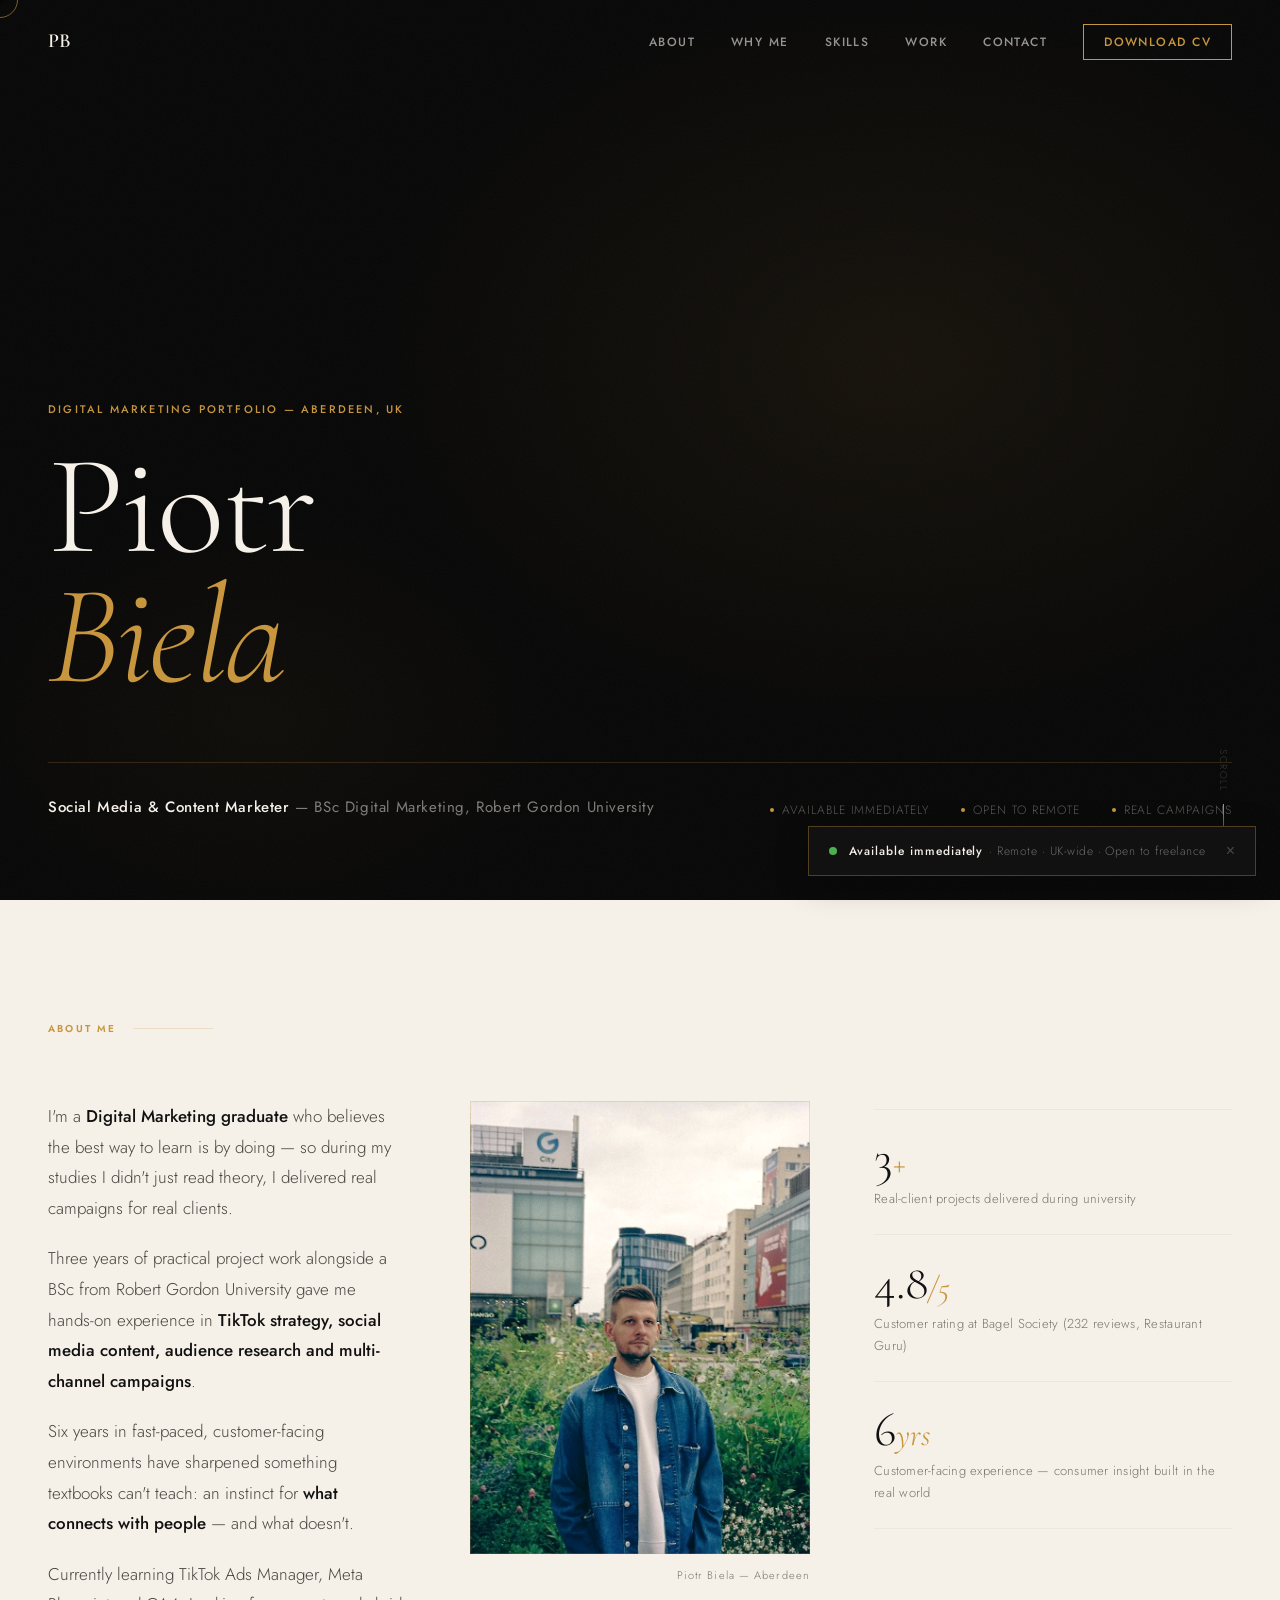
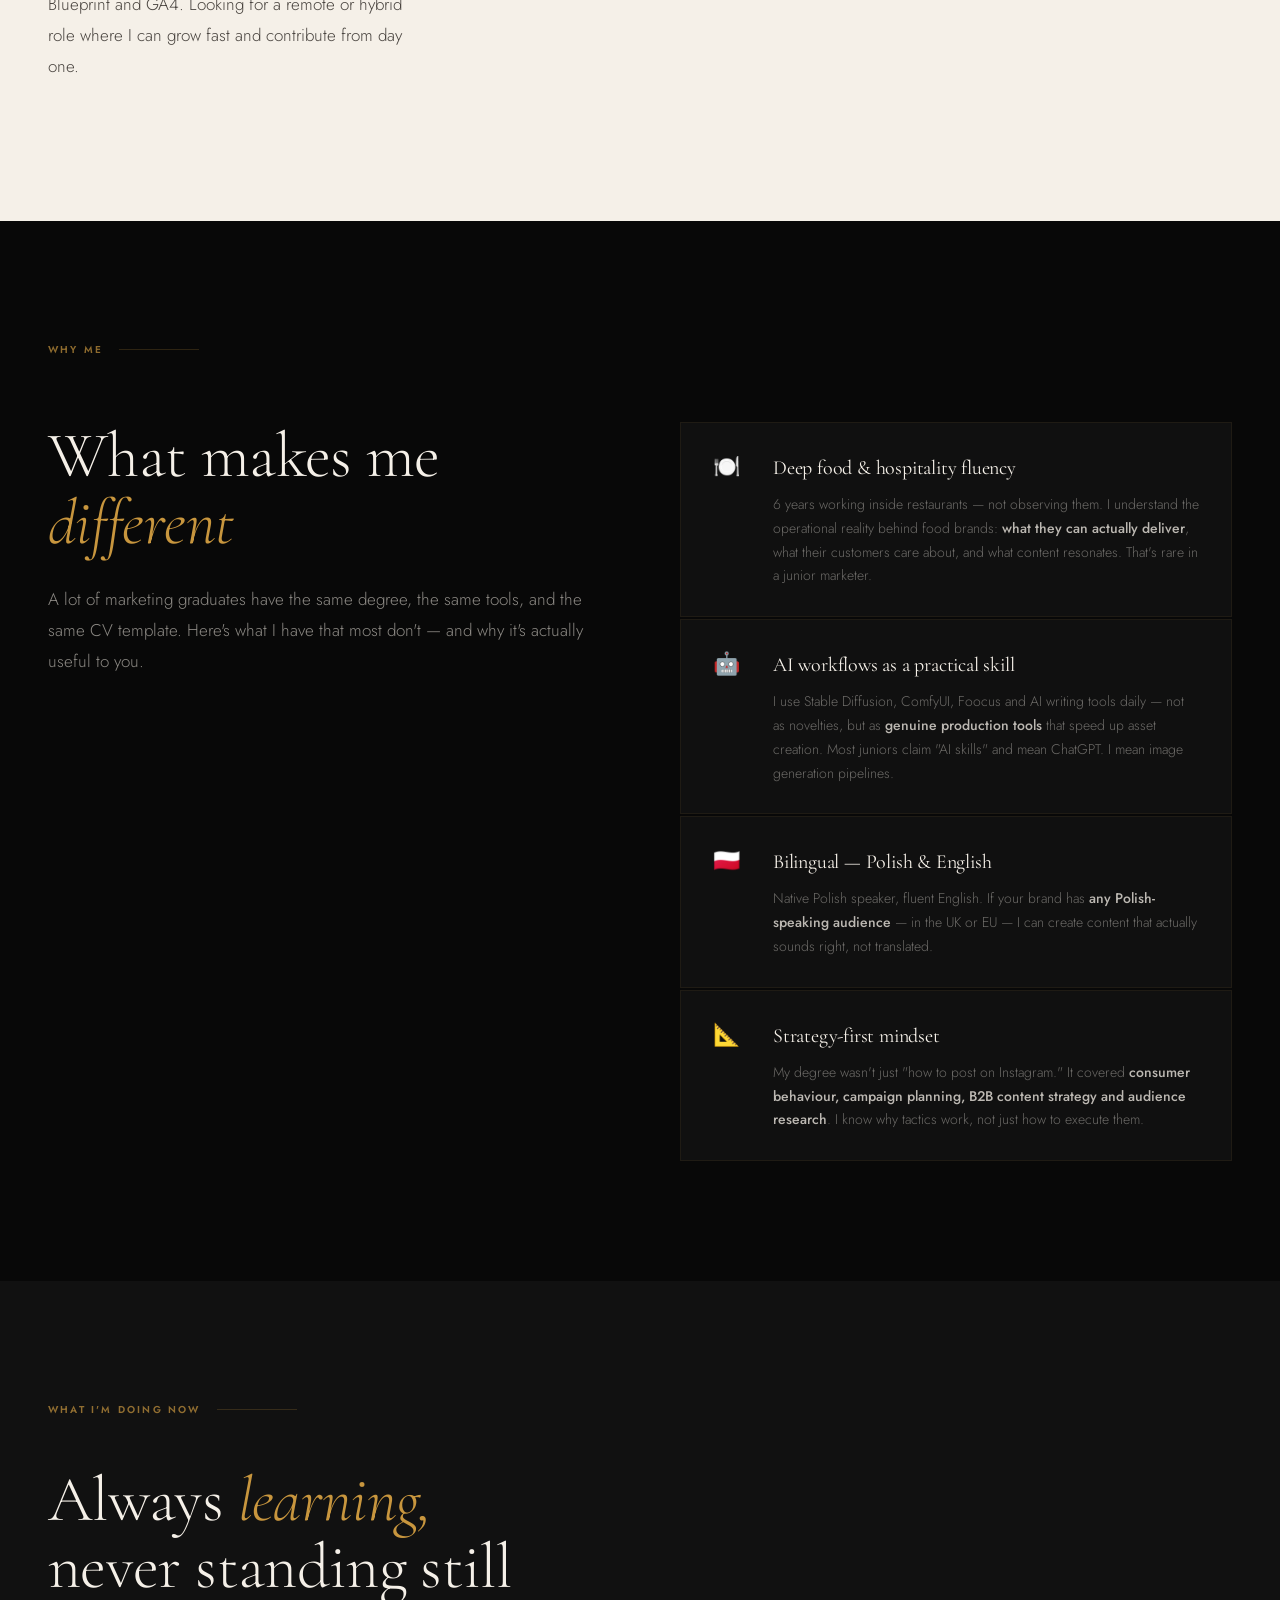
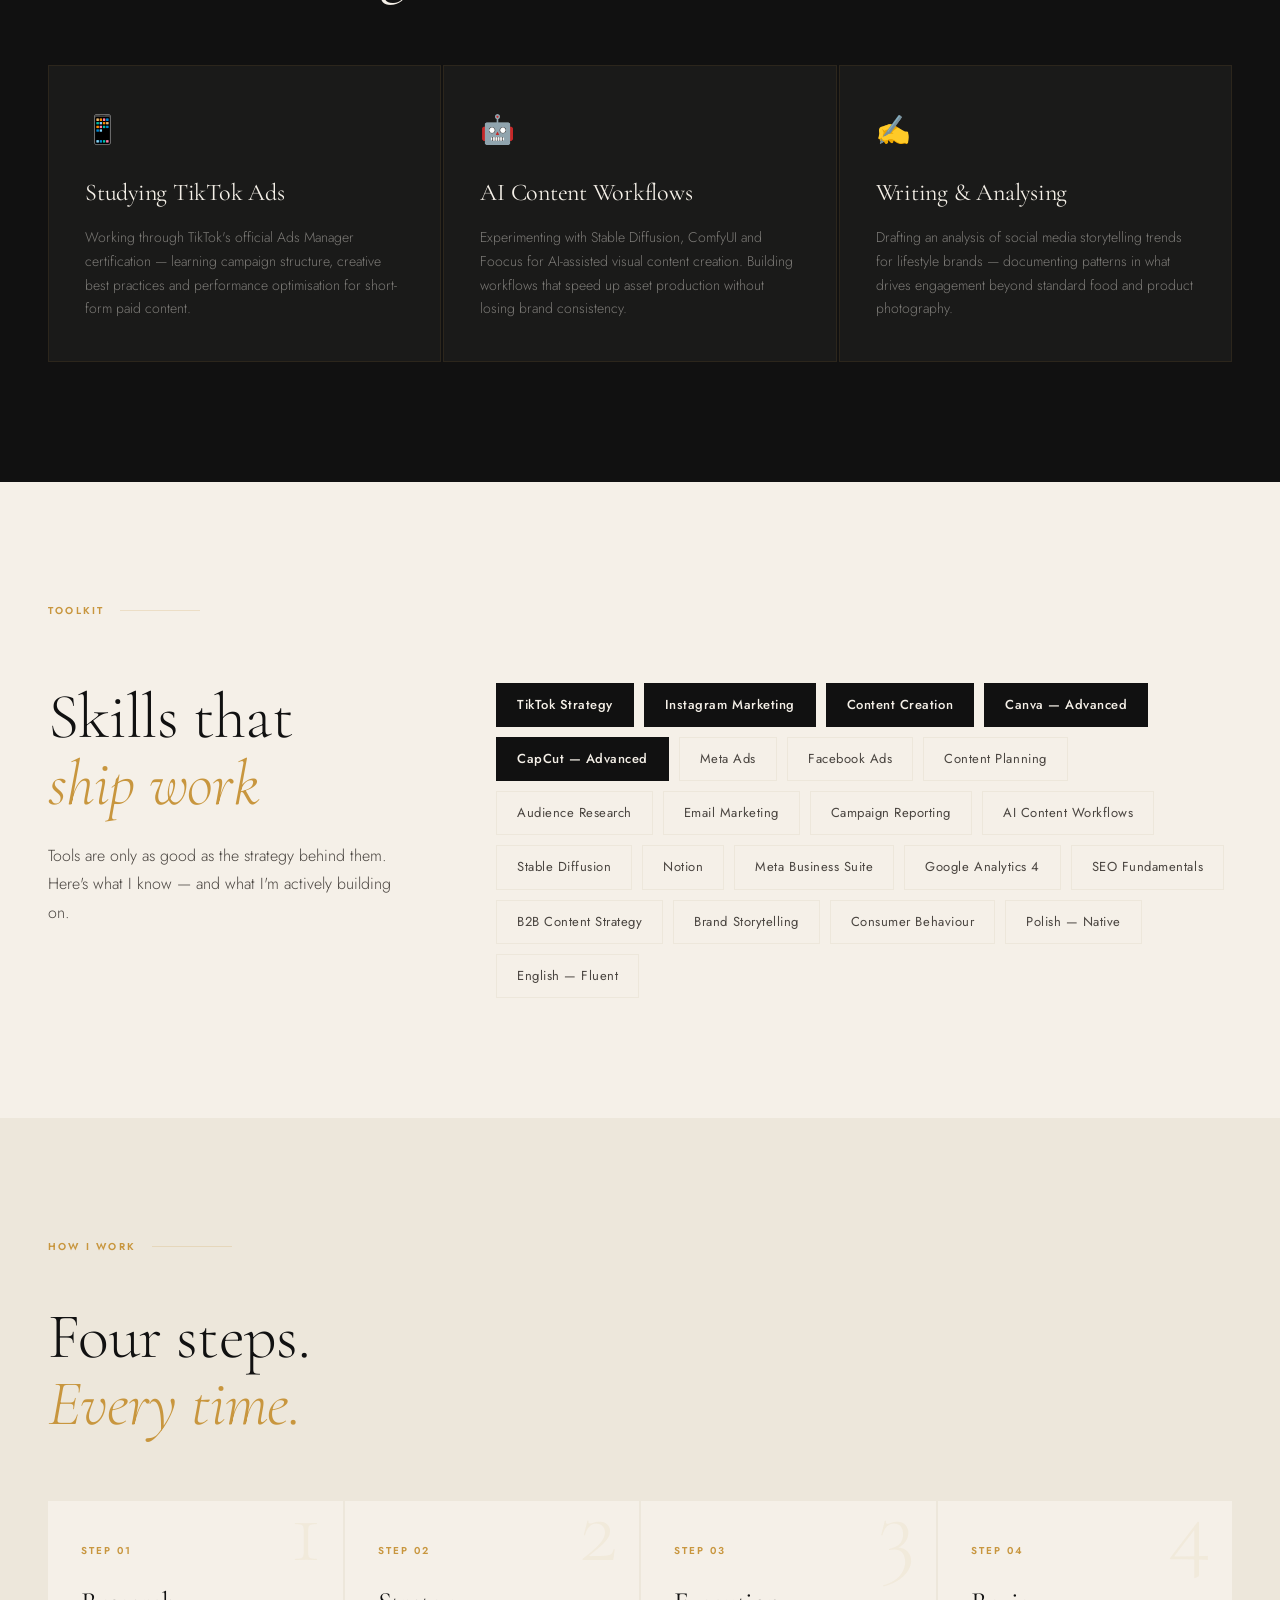
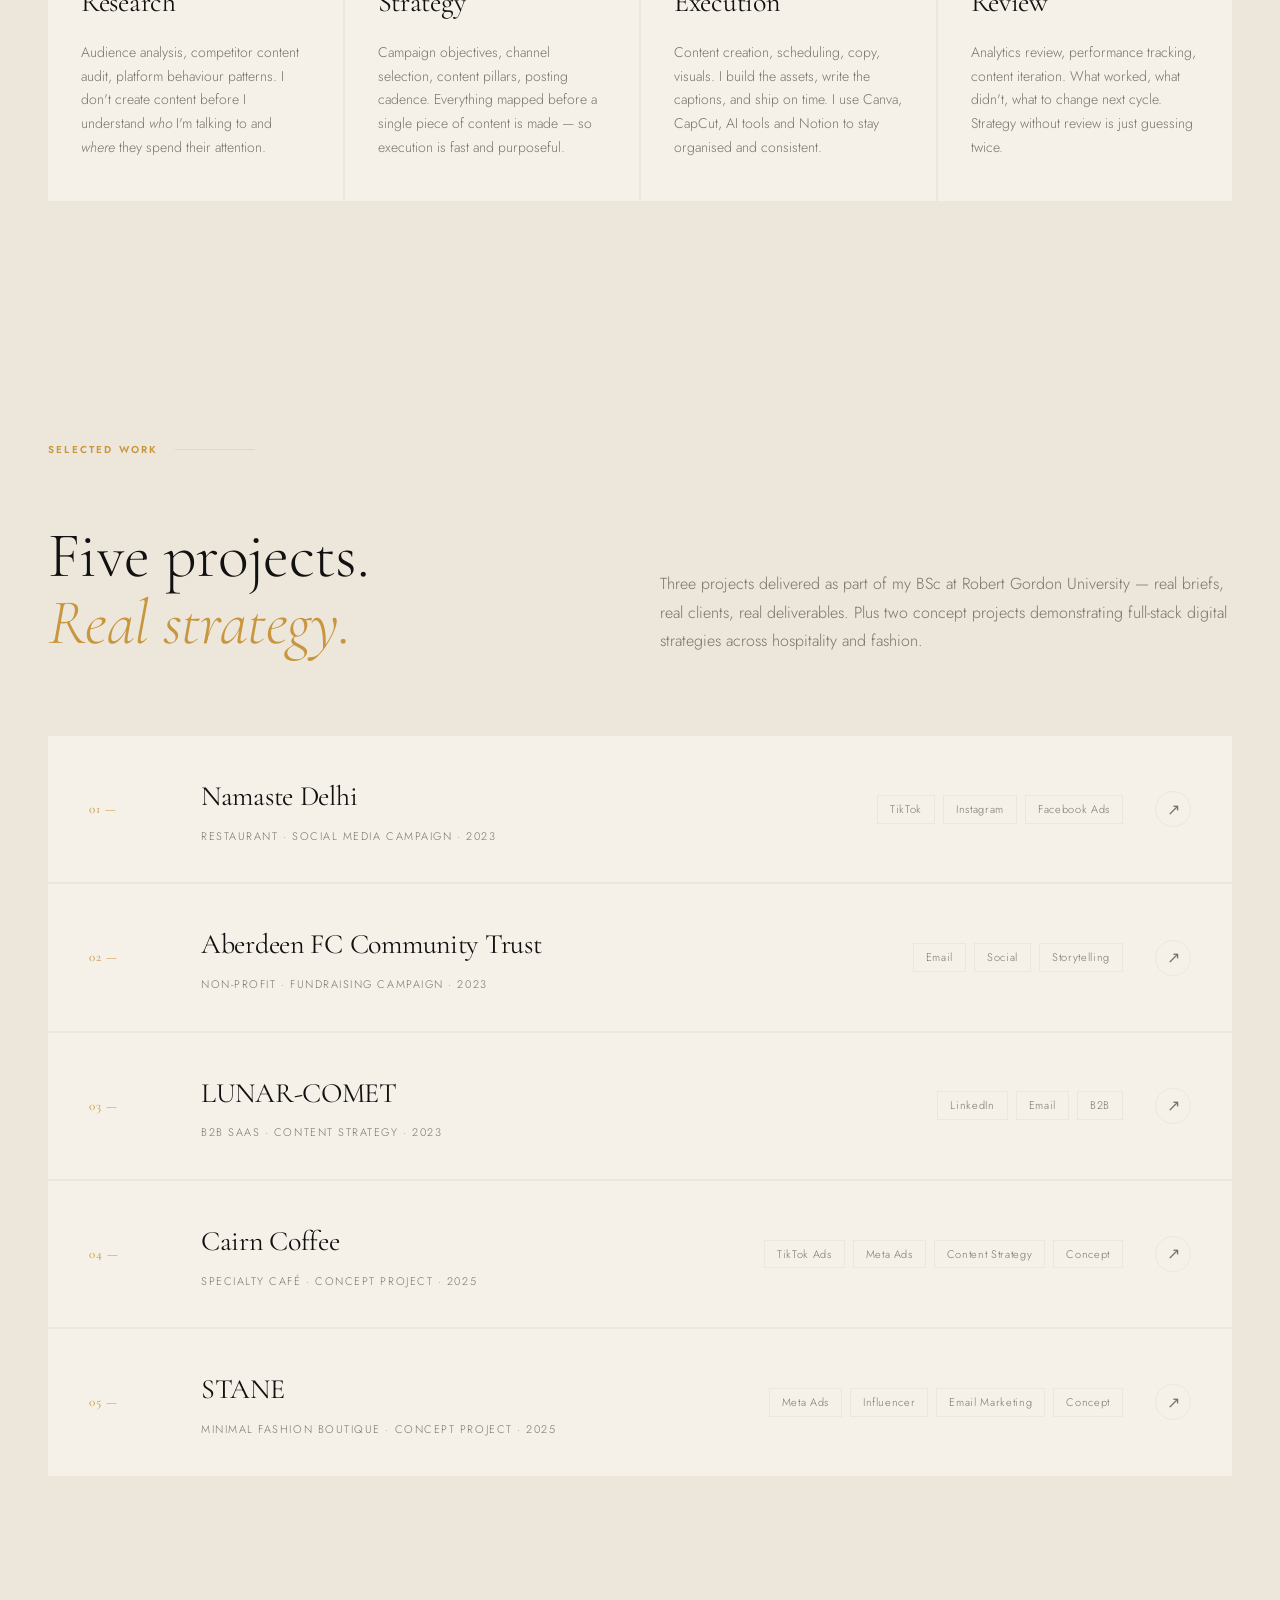
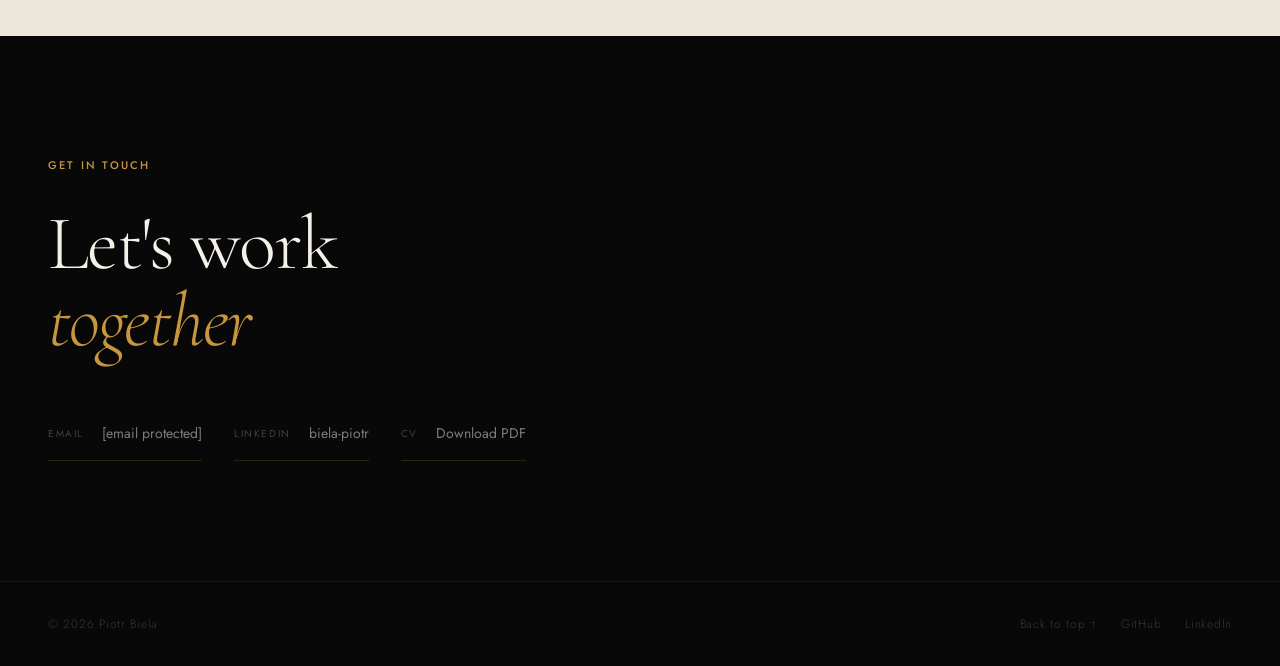
==== index.html @ 6681e3ce "Add files via upload" ====
<!DOCTYPE html>
<html lang="en">
<head>
<meta charset="UTF-8">
<meta name="viewport" content="width=device-width, initial-scale=1.0">
<title>Piotr Biela — Social Media & Content Marketer | Aberdeen, UK</title>
<meta name="description" content="Portfolio of Piotr Biela — BSc Digital Marketing graduate from Robert Gordon University. Specialising in TikTok strategy, social media content, and AI-powered workflows. Available for remote roles immediately.">
<meta name="keywords" content="social media marketer, content marketer, digital marketing, TikTok strategy, Aberdeen, remote marketing, BSc digital marketing, content creation, social media manager">
<meta name="author" content="Piotr Biela">
<meta name="robots" content="index, follow">
<link rel="canonical" href="https://bielaster.github.io/">

<!-- Open Graph / Facebook / LinkedIn -->
<meta property="og:type" content="profile">
<meta property="og:title" content="Piotr Biela — Social Media & Content Marketer">
<meta property="og:description" content="BSc Digital Marketing graduate. TikTok strategy, social media content, AI workflows. Real campaigns. Available immediately.">
<meta property="og:url" content="https://bielaster.github.io/">
<meta property="og:image" content="https://bielaster.github.io/photo.jpg">
<meta property="og:image:width" content="720">
<meta property="og:image:height" content="1075">
<meta property="og:locale" content="en_GB">
<meta property="og:site_name" content="Piotr Biela Portfolio">
<meta property="profile:first_name" content="Piotr">
<meta property="profile:last_name" content="Biela">

<!-- Twitter Card -->
<meta name="twitter:card" content="summary_large_image">
<meta name="twitter:title" content="Piotr Biela — Social Media & Content Marketer">
<meta name="twitter:description" content="BSc Digital Marketing graduate. TikTok strategy, social media content, AI workflows. Real campaigns. Available immediately.">
<meta name="twitter:image" content="https://bielaster.github.io/photo.jpg">

<!-- Google Search Console verification -->
<meta name="google-site-verification" content="PmnGZeFnKazT574xhHhqX1QS3Iv4ngYIZZ1En5_mGNY">

<!-- Google Analytics 4 -->
<script async src="https://www.googletagmanager.com/gtag/js?id=G-L7CPSBW7T3"></script>
<script>
  window.dataLayer = window.dataLayer || [];
  function gtag(){dataLayer.push(arguments);}
  gtag('js', new Date());
  gtag('config', 'G-L7CPSBW7T3');
</script>

<!-- Structured Data (JSON-LD) — helps Google understand who you are -->
<script type="application/ld+json">
{
  "@context": "https://schema.org",
  "@type": "Person",
  "name": "Piotr Biela",
  "url": "https://bielaster.github.io/",
  "image": "https://bielaster.github.io/photo.jpg",
  "jobTitle": "Social Media & Content Marketer",
  "description": "BSc Digital Marketing graduate from Robert Gordon University. Specialising in TikTok strategy, social media content creation, and AI-powered marketing workflows.",
  "alumniOf": {
    "@type": "CollegeOrUniversity",
    "name": "Robert Gordon University",
    "address": { "@type": "PostalAddress", "addressLocality": "Aberdeen", "addressCountry": "GB" }
  },
  "address": { "@type": "PostalAddress", "addressLocality": "Aberdeen", "addressCountry": "GB" },
  "sameAs": ["https://www.linkedin.com/in/biela-piotr", "https://github.com/bielaster"],
  "knowsAbout": ["TikTok Marketing", "Social Media Strategy", "Content Creation", "Instagram Marketing", "Meta Ads", "Email Marketing", "AI Content Workflows", "Canva", "CapCut", "Google Analytics 4"],
  "email": "bielaster@gmail.com",
  "workLocation": { "@type": "Place", "name": "Remote / Aberdeen, UK" }
}
</script>

<link rel="icon" type="image/png" sizes="32x32" href="favicon.png">
<link rel="apple-touch-icon" sizes="180x180" href="apple-touch-icon.png">
<link rel="preconnect" href="https://fonts.googleapis.com">
<link rel="preconnect" href="https://fonts.gstatic.com" crossorigin>
<link href="https://fonts.googleapis.com/css2?family=Cormorant+Garamond:ital,wght@0,300;0,400;0,600;0,700;1,300;1,400&family=Jost:wght@300;400;500;600&display=swap" rel="stylesheet">

<style>
/* ─── RESET & VARIABLES ─────────────────────────────── */
*, *::before, *::after { margin: 0; padding: 0; box-sizing: border-box; }

:root {
  --black:    #080808;
  --off-black:#111111;
  --cream:    #F5F0E8;
  --cream-dk: #EDE7DB;
  --amber:    #C8963E;
  --amber-lt: #E0AF60;
  --warm:     #7A7468;
  --muted:    #4A4540;
  --border:   rgba(200,150,62,0.2);
  --font-display: 'Cormorant Garamond', serif;
  --font-body:    'Jost', sans-serif;
  --ease: cubic-bezier(0.25, 0.1, 0.25, 1);
  --ease-out: cubic-bezier(0.0, 0.0, 0.2, 1);
}

html { scroll-behavior: smooth; }

body {
  background: var(--cream);
  color: var(--muted);
  font-family: var(--font-body);
  font-weight: 300;
  line-height: 1.7;
  cursor: none;
  overflow-x: hidden;
}

/* ─── CUSTOM CURSOR ──────────────────────────────────── */
.cursor {
  position: fixed;
  width: 8px; height: 8px;
  background: var(--amber);
  border-radius: 50%;
  pointer-events: none;
  z-index: 9999;
  transform: translate(-50%, -50%);
  transition: width 0.2s, height 0.2s, background 0.2s;
  mix-blend-mode: multiply;
}
.cursor-ring {
  position: fixed;
  width: 36px; height: 36px;
  border: 1px solid var(--amber);
  border-radius: 50%;
  pointer-events: none;
  z-index: 9998;
  transform: translate(-50%, -50%);
  transition: all 0.12s var(--ease);
  opacity: 0.6;
}
body:hover .cursor { opacity: 1; }
.cursor.hover { width: 16px; height: 16px; }
.cursor-ring.hover { width: 56px; height: 56px; opacity: 0.3; }

/* ─── SCROLL PROGRESS ────────────────────────────────── */
.scroll-bar {
  position: fixed;
  top: 0; left: 0;
  height: 2px;
  background: var(--amber);
  z-index: 1000;
  width: 0%;
  transition: width 0.05s linear;
}

/* ─── NAV ────────────────────────────────────────────── */
nav {
  position: fixed;
  top: 0; left: 0; right: 0;
  z-index: 900;
  padding: 24px 48px;
  display: flex;
  justify-content: space-between;
  align-items: center;
  transition: background 0.4s, padding 0.4s;
}
nav.scrolled {
  background: rgba(8,8,8,0.95);
  backdrop-filter: blur(12px);
  padding: 16px 48px;
}
.nav-logo {
  font-family: var(--font-display);
  font-size: 20px;
  font-weight: 600;
  color: var(--cream);
  text-decoration: none;
  letter-spacing: 0.02em;
}
.nav-links {
  display: flex;
  gap: 36px;
  list-style: none;
  align-items: center;
}
.nav-links a {
  font-size: 12px;
  font-weight: 500;
  letter-spacing: 0.12em;
  text-transform: uppercase;
  color: rgba(245,240,232,0.6);
  text-decoration: none;
  transition: color 0.2s;
}
.nav-links a:hover { color: var(--cream); }
.nav-cv {
  border: 1px solid var(--amber) !important;
  color: var(--amber) !important;
  padding: 8px 20px;
  transition: background 0.2s, color 0.2s !important;
}
.nav-cv:hover { background: var(--amber) !important; color: var(--black) !important; }

/* ─── HERO ───────────────────────────────────────────── */
.hero {
  min-height: 100vh;
  background: var(--black);
  display: flex;
  flex-direction: column;
  justify-content: flex-end;
  padding: 0 48px 80px;
  position: relative;
  overflow: hidden;
}

.hero-bg {
  position: absolute;
  inset: 0;
  background: 
    radial-gradient(ellipse 60% 60% at 70% 40%, rgba(200,150,62,0.08) 0%, transparent 70%),
    radial-gradient(ellipse 40% 40% at 20% 80%, rgba(200,150,62,0.04) 0%, transparent 60%);
}

.hero-grain {
  position: absolute;
  inset: 0;
  opacity: 0.025;
  background-image: url("data:image/svg+xml,%3Csvg viewBox='0 0 512 512' xmlns='http://www.w3.org/2000/svg'%3E%3Cfilter id='noise'%3E%3CfeTurbulence type='fractalNoise' baseFrequency='0.9' numOctaves='4' stitchTiles='stitch'/%3E%3C/filter%3E%3Crect width='100%25' height='100%25' filter='url(%23noise)' opacity='1'/%3E%3C/svg%3E");
}

.hero-eyebrow {
  font-size: 11px;
  font-weight: 500;
  letter-spacing: 0.2em;
  text-transform: uppercase;
  color: var(--amber);
  margin-bottom: 24px;
  opacity: 0;
  transform: translateY(20px);
  animation: fadeUp 0.8s 0.2s var(--ease-out) forwards;
}

.hero-name {
  font-family: var(--font-display);
  font-size: clamp(72px, 11vw, 160px);
  font-weight: 300;
  line-height: 0.92;
  color: var(--cream);
  letter-spacing: -0.02em;
  opacity: 0;
  transform: translateY(40px);
  animation: fadeUp 1s 0.4s var(--ease-out) forwards;
}
.hero-name em {
  font-style: italic;
  color: var(--amber);
}

.hero-bottom {
  display: flex;
  justify-content: space-between;
  align-items: flex-end;
  margin-top: 60px;
  padding-top: 32px;
  border-top: 1px solid rgba(200,150,62,0.2);
  opacity: 0;
  transform: translateY(20px);
  animation: fadeUp 0.8s 0.8s var(--ease-out) forwards;
}

.hero-role {
  font-size: 15px;
  font-weight: 400;
  color: rgba(245,240,232,0.5);
  letter-spacing: 0.04em;
}
.hero-role strong {
  color: var(--cream);
  font-weight: 500;
}

.hero-meta {
  display: flex;
  gap: 32px;
  font-size: 12px;
  color: rgba(245,240,232,0.35);
  letter-spacing: 0.08em;
  text-transform: uppercase;
}
.hero-meta span { display: flex; align-items: center; gap: 8px; }
.hero-meta span::before {
  content: '';
  display: inline-block;
  width: 4px; height: 4px;
  border-radius: 50%;
  background: var(--amber);
}

.scroll-hint {
  position: absolute;
  bottom: 48px;
  right: 48px;
  writing-mode: vertical-rl;
  font-size: 10px;
  letter-spacing: 0.16em;
  text-transform: uppercase;
  color: rgba(245,240,232,0.2);
  display: flex;
  align-items: center;
  gap: 12px;
  opacity: 0;
  animation: fadeUp 0.8s 1.2s var(--ease-out) forwards;
}
.scroll-hint::after {
  content: '';
  display: block;
  width: 1px;
  height: 48px;
  background: linear-gradient(to bottom, var(--amber), transparent);
  animation: growDown 1.5s 1.6s var(--ease-out) forwards;
  transform-origin: top;
  transform: scaleY(0);
}

/* ─── SECTION SHARED ─────────────────────────────────── */
section { padding: 120px 48px; }

.section-label {
  font-size: 10px;
  font-weight: 600;
  letter-spacing: 0.22em;
  text-transform: uppercase;
  color: var(--amber);
  margin-bottom: 48px;
  display: flex;
  align-items: center;
  gap: 16px;
}
.section-label::after {
  content: '';
  flex: 1;
  height: 1px;
  background: var(--border);
  max-width: 80px;
}

.section-title {
  font-family: var(--font-display);
  font-size: clamp(40px, 5vw, 72px);
  font-weight: 300;
  color: var(--off-black);
  line-height: 1.05;
  letter-spacing: -0.01em;
}
.section-title em { font-style: italic; color: var(--amber); }

/* ─── ABOUT PHOTO ────────────────────────────────────── */
.about-grid {
  display: grid;
  grid-template-columns: 1fr 340px 1fr;
  gap: 64px;
  margin-top: 64px;
  align-items: start;
}
.about-photo-col {
  position: relative;
}
.about-photo-wrap {
  position: relative;
  overflow: hidden;
  aspect-ratio: 3/4;
}
.about-photo-wrap img {
  width: 100%;
  height: 100%;
  object-fit: cover;
  object-position: center top;
  display: block;
  filter: grayscale(15%) contrast(1.05);
  transition: filter 0.4s, transform 0.6s;
}
.about-photo-wrap:hover img {
  filter: grayscale(0%) contrast(1);
  transform: scale(1.02);
}
.about-photo-wrap::after {
  content: '';
  position: absolute;
  inset: 0;
  border: 1px solid rgba(200,150,62,0.25);
  pointer-events: none;
  z-index: 1;
}
.about-photo-caption {
  margin-top: 12px;
  font-size: 11px;
  letter-spacing: 0.1em;
  color: var(--warm);
  text-align: right;
}

@media (max-width: 900px) {
  .about-grid {
    grid-template-columns: 1fr !important;
  }
  .about-photo-col { order: -1; max-width: 280px; }
}

.about-text p {
  font-size: 17px;
  line-height: 1.8;
  color: var(--muted);
  margin-bottom: 20px;
}
.about-text p strong { color: var(--off-black); font-weight: 500; }

.about-aside {
  padding-top: 8px;
}

.stat-row {
  display: flex;
  flex-direction: column;
  border-top: 1px solid var(--cream-dk);
  padding: 24px 0;
}
.stat-row:last-child { border-bottom: 1px solid var(--cream-dk); }
.stat-num {
  font-family: var(--font-display);
  font-size: 48px;
  font-weight: 300;
  color: var(--off-black);
  line-height: 1;
}
.stat-num em { font-style: italic; color: var(--amber); font-size: 32px; }
.stat-label {
  font-size: 13px;
  color: var(--warm);
  margin-top: 6px;
  letter-spacing: 0.02em;
}

/* ─── NOW ────────────────────────────────────────────── */
#now { background: var(--off-black); }
#now .section-label, #now .section-title { color: var(--cream); }
#now .section-title em { color: var(--amber); }

.now-grid {
  display: grid;
  grid-template-columns: repeat(3, 1fr);
  gap: 2px;
  margin-top: 64px;
}

.now-card {
  background: rgba(245,240,232,0.04);
  padding: 40px 36px;
  border: 1px solid rgba(200,150,62,0.1);
  transition: background 0.3s, border-color 0.3s;
  position: relative;
  overflow: hidden;
}
.now-card::before {
  content: '';
  position: absolute;
  top: 0; left: 0;
  width: 3px;
  height: 0;
  background: var(--amber);
  transition: height 0.4s var(--ease-out);
}
.now-card:hover { background: rgba(245,240,232,0.07); border-color: rgba(200,150,62,0.25); }
.now-card:hover::before { height: 100%; }

.now-icon { font-size: 28px; margin-bottom: 20px; display: block; }
.now-title {
  font-family: var(--font-display);
  font-size: 24px;
  font-weight: 400;
  color: var(--cream);
  margin-bottom: 12px;
  letter-spacing: -0.01em;
}
.now-desc { font-size: 14px; color: rgba(245,240,232,0.45); line-height: 1.7; }

/* ─── SKILLS ─────────────────────────────────────────── */
#skills { background: var(--cream); }

.skills-grid {
  display: grid;
  grid-template-columns: 1fr 2fr;
  gap: 80px;
  margin-top: 64px;
  align-items: start;
}

.skills-intro {
  font-size: 16px;
  line-height: 1.8;
  color: var(--muted);
}

.skills-tags {
  display: flex;
  flex-wrap: wrap;
  gap: 10px;
}

.skill-tag {
  padding: 10px 20px;
  border: 1px solid var(--cream-dk);
  font-size: 13px;
  font-weight: 400;
  color: var(--muted);
  letter-spacing: 0.04em;
  transition: all 0.2s;
  cursor: default;
  position: relative;
  overflow: hidden;
}
.skill-tag::after {
  content: '';
  position: absolute;
  inset: 0;
  background: var(--amber);
  transform: scaleX(0);
  transform-origin: left;
  transition: transform 0.3s var(--ease-out);
  z-index: -1;
}
.skill-tag:hover { color: var(--black); border-color: var(--amber); }
.skill-tag:hover::after { transform: scaleX(1); }
.skill-tag.featured {
  background: var(--off-black);
  color: var(--cream);
  border-color: var(--off-black);
  font-weight: 500;
}

/* ─── CASE STUDIES ───────────────────────────────────── */
#work { background: var(--cream-dk); padding-bottom: 160px; }

.work-intro {
  display: grid;
  grid-template-columns: 1fr 1fr;
  gap: 40px;
  margin-top: 64px;
  margin-bottom: 80px;
  align-items: end;
}
.work-intro p { font-size: 16px; line-height: 1.8; color: var(--warm); }

.case-list { display: flex; flex-direction: column; gap: 2px; }

.case-item {
  background: var(--cream);
  border: 1px solid transparent;
  transition: border-color 0.3s, background 0.3s;
  cursor: pointer;
}
.case-item:hover { border-color: var(--border); }

.case-header {
  display: grid;
  grid-template-columns: 80px 1fr auto auto;
  align-items: center;
  gap: 32px;
  padding: 36px 40px;
}

.case-num {
  font-family: var(--font-display);
  font-size: 13px;
  font-weight: 400;
  color: var(--amber);
  letter-spacing: 0.08em;
}

.case-meta-top {
  display: flex;
  flex-direction: column;
  gap: 6px;
}

.case-name {
  font-family: var(--font-display);
  font-size: 28px;
  font-weight: 400;
  color: var(--off-black);
  letter-spacing: -0.01em;
  transition: color 0.2s;
}
.case-item:hover .case-name { color: var(--amber); }

.case-type {
  font-size: 11px;
  letter-spacing: 0.14em;
  text-transform: uppercase;
  color: var(--warm);
}

.case-tags {
  display: flex;
  gap: 8px;
}
.case-tag {
  font-size: 11px;
  padding: 4px 12px;
  border: 1px solid var(--cream-dk);
  color: var(--warm);
  letter-spacing: 0.06em;
}

.case-arrow {
  width: 36px; height: 36px;
  border: 1px solid var(--cream-dk);
  border-radius: 50%;
  display: flex;
  align-items: center;
  justify-content: center;
  font-size: 16px;
  color: var(--warm);
  transition: all 0.3s;
  flex-shrink: 0;
}
.case-item:hover .case-arrow {
  background: var(--off-black);
  border-color: var(--off-black);
  color: var(--cream);
  transform: rotate(45deg);
}

.case-body {
  max-height: 0;
  overflow: hidden;
  transition: max-height 0.5s var(--ease-out), opacity 0.4s;
  opacity: 0;
}
.case-body.open { opacity: 1; }

.case-body-inner {
  padding: 0 40px 40px 40px;
  display: grid;
  grid-template-columns: 1fr 1fr;
  gap: 48px;
  padding-left: calc(40px + 80px + 32px);
}

.case-section-title {
  font-size: 10px;
  font-weight: 600;
  letter-spacing: 0.2em;
  text-transform: uppercase;
  color: var(--amber);
  margin-bottom: 12px;
}

.case-p {
  font-size: 14px;
  line-height: 1.8;
  color: var(--muted);
}

.case-bullets {
  list-style: none;
  display: flex;
  flex-direction: column;
  gap: 8px;
}
.case-bullets li {
  font-size: 14px;
  color: var(--muted);
  display: flex;
  gap: 12px;
  line-height: 1.6;
}
.case-bullets li::before {
  content: '—';
  color: var(--amber);
  flex-shrink: 0;
  font-family: var(--font-display);
}

.btn-case-pdf {
  display: inline-flex;
  align-items: center;
  gap: 8px;
  margin-top: 20px;
  font-size: 12px;
  font-weight: 500;
  letter-spacing: 0.1em;
  text-transform: uppercase;
  color: var(--off-black);
  text-decoration: none;
  border-bottom: 1px solid var(--off-black);
  padding-bottom: 2px;
  transition: color 0.2s, border-color 0.2s;
}
.btn-case-pdf:hover { color: var(--amber); border-color: var(--amber); }

/* ─── CASE HOVER PREVIEW ─────────────────────────────── */
.case-preview {
  position: fixed;
  pointer-events: none;
  z-index: 9990;
  width: 260px;
  background: var(--off-black);
  padding: 20px 22px;
  opacity: 0;
  transform: translateY(8px) scale(0.97);
  transition: opacity 0.2s ease, transform 0.2s ease;
  border-left: 2px solid var(--amber);
}
.case-preview.visible {
  opacity: 1;
  transform: translateY(0) scale(1);
}
.case-preview-label {
  font-size: 8px;
  font-weight: 600;
  letter-spacing: 0.2em;
  text-transform: uppercase;
  color: var(--amber);
  margin-bottom: 8px;
}
.case-preview-text {
  font-size: 12px;
  line-height: 1.65;
  color: rgba(245, 240, 232, 0.65);
}
.case-preview-tags {
  display: flex;
  flex-wrap: wrap;
  gap: 5px;
  margin-top: 12px;
}
.case-preview-tag {
  font-size: 9px;
  letter-spacing: 0.08em;
  padding: 3px 8px;
  border: 1px solid rgba(200, 150, 62, 0.25);
  color: rgba(245, 240, 232, 0.4);
}

/* ─── AI TOOL SECTION ────────────────────────────────── */
#ai-tool {
  background: var(--off-black);
  padding: 120px 48px;
  position: relative;
  overflow: hidden;
}
#ai-tool::before {
  content: '';
  position: absolute;
  top: -200px; right: -200px;
  width: 600px; height: 600px;
  border-radius: 50%;
  background: radial-gradient(circle, rgba(200,150,62,0.06) 0%, transparent 70%);
  pointer-events: none;
}
.ai-tool-label { color: rgba(200,150,62,0.7); }
.ai-tool-title { color: var(--cream); margin-bottom: 12px; }
.ai-tool-title em { color: var(--amber); }
.ai-tool-subtitle {
  font-size: 16px;
  color: rgba(245,240,232,0.4);
  margin-bottom: 56px;
  max-width: 560px;
  line-height: 1.7;
}
.ai-tool-subtitle strong { color: rgba(245,240,232,0.7); font-weight: 500; }

.ai-tool-box {
  background: rgba(245,240,232,0.03);
  border: 1px solid rgba(200,150,62,0.15);
  padding: 40px;
  max-width: 760px;
}

.ai-tool-row {
  display: grid;
  grid-template-columns: 1fr 1fr auto;
  gap: 12px;
  margin-bottom: 12px;
  align-items: end;
}

.ai-field-group {
  display: flex;
  flex-direction: column;
  gap: 8px;
}
.ai-field-label {
  font-size: 10px;
  font-weight: 600;
  letter-spacing: 0.18em;
  text-transform: uppercase;
  color: rgba(200,150,62,0.7);
}
.ai-input, .ai-select {
  background: rgba(245,240,232,0.05);
  border: 1px solid rgba(245,240,232,0.1);
  color: var(--cream);
  font-family: var(--font-body);
  font-size: 14px;
  font-weight: 300;
  padding: 12px 16px;
  outline: none;
  transition: border-color 0.2s;
  width: 100%;
  cursor: none;
  appearance: none;
  -webkit-appearance: none;
}
.ai-input::placeholder { color: rgba(245,240,232,0.2); }
.ai-input:focus, .ai-select:focus { border-color: rgba(200,150,62,0.5); }
.ai-select option { background: var(--off-black); }

.ai-generate-btn {
  background: var(--amber);
  border: none;
  color: var(--black);
  font-family: var(--font-body);
  font-size: 12px;
  font-weight: 600;
  letter-spacing: 0.12em;
  text-transform: uppercase;
  padding: 13px 28px;
  cursor: none;
  transition: background 0.2s, transform 0.1s;
  white-space: nowrap;
  align-self: end;
}
.ai-generate-btn:hover { background: var(--amber-lt); }
.ai-generate-btn:active { transform: scale(0.98); }
.ai-generate-btn:disabled {
  background: rgba(200,150,62,0.3);
  color: rgba(0,0,0,0.4);
  cursor: not-allowed;
}

.ai-output {
  margin-top: 24px;
  border-top: 1px solid rgba(245,240,232,0.06);
  padding-top: 24px;
  display: none;
}
.ai-output.visible { display: block; }

.ai-output-label {
  font-size: 10px;
  font-weight: 600;
  letter-spacing: 0.18em;
  text-transform: uppercase;
  color: rgba(200,150,62,0.6);
  margin-bottom: 16px;
}

.ai-loading {
  display: flex;
  align-items: center;
  gap: 12px;
  color: rgba(245,240,232,0.3);
  font-size: 13px;
}
.ai-dots span {
  display: inline-block;
  width: 4px; height: 4px;
  border-radius: 50%;
  background: var(--amber);
  animation: dot-bounce 1.2s infinite;
}
.ai-dots span:nth-child(2) { animation-delay: 0.2s; }
.ai-dots span:nth-child(3) { animation-delay: 0.4s; }
@keyframes dot-bounce {
  0%, 80%, 100% { transform: translateY(0); opacity: 0.4; }
  40% { transform: translateY(-6px); opacity: 1; }
}

.hook-cards { display: flex; flex-direction: column; gap: 10px; }
.hook-card {
  background: rgba(245,240,232,0.04);
  border: 1px solid rgba(245,240,232,0.07);
  padding: 16px 20px;
  display: flex;
  justify-content: space-between;
  align-items: flex-start;
  gap: 16px;
  transition: border-color 0.2s, background 0.2s;
}
.hook-card:hover { border-color: rgba(200,150,62,0.25); background: rgba(245,240,232,0.07); }
.hook-num {
  font-family: var(--font-display);
  font-size: 13px;
  color: var(--amber);
  flex-shrink: 0;
  margin-top: 2px;
}
.hook-text {
  font-size: 14px;
  color: rgba(245,240,232,0.8);
  line-height: 1.6;
  flex: 1;
}
.hook-copy {
  background: none;
  border: 1px solid rgba(245,240,232,0.1);
  color: rgba(245,240,232,0.3);
  font-size: 11px;
  padding: 5px 10px;
  cursor: none;
  flex-shrink: 0;
  transition: all 0.2s;
  font-family: var(--font-body);
  letter-spacing: 0.06em;
}
.hook-copy:hover { border-color: var(--amber); color: var(--amber); }
.hook-copy.copied { border-color: #4CAF50; color: #4CAF50; }

.ai-disclaimer {
  margin-top: 20px;
  font-size: 11px;
  color: rgba(245,240,232,0.18);
  letter-spacing: 0.04em;
  line-height: 1.6;
}

@media (max-width: 700px) {
  .ai-tool-row { grid-template-columns: 1fr; }
  .ai-tool-box { padding: 24px 20px; }
  #ai-tool { padding: 80px 24px; }
}

#contact {
  background: var(--black);
  min-height: 60vh;
  display: flex;
  align-items: center;
  padding: 120px 48px;
}

.contact-inner { max-width: 800px; }

.contact-pre {
  font-size: 11px;
  font-weight: 500;
  letter-spacing: 0.2em;
  text-transform: uppercase;
  color: var(--amber);
  margin-bottom: 32px;
}

.contact-heading {
  font-family: var(--font-display);
  font-size: clamp(48px, 6vw, 88px);
  font-weight: 300;
  color: var(--cream);
  line-height: 1;
  margin-bottom: 48px;
  letter-spacing: -0.02em;
}
.contact-heading em { font-style: italic; color: var(--amber); }

.contact-links {
  display: flex;
  gap: 32px;
  flex-wrap: wrap;
}

.contact-link {
  display: flex;
  align-items: center;
  gap: 10px;
  font-size: 14px;
  font-weight: 400;
  color: rgba(245,240,232,0.5);
  text-decoration: none;
  transition: color 0.2s;
  padding: 14px 0;
  border-bottom: 1px solid rgba(200,150,62,0.2);
}
.contact-link:hover { color: var(--amber); border-bottom-color: var(--amber); }
.contact-link-label {
  font-size: 10px;
  letter-spacing: 0.16em;
  text-transform: uppercase;
  color: rgba(245,240,232,0.25);
  margin-right: 8px;
}

/* ─── FOOTER ─────────────────────────────────────────── */
footer {
  background: var(--black);
  padding: 32px 48px;
  border-top: 1px solid rgba(200,150,62,0.1);
  display: flex;
  justify-content: space-between;
  align-items: center;
}
footer p {
  font-size: 12px;
  color: rgba(245,240,232,0.2);
  letter-spacing: 0.06em;
}
.footer-links { display: flex; gap: 24px; }
.footer-links a {
  font-size: 12px;
  color: rgba(245,240,232,0.2);
  text-decoration: none;
  transition: color 0.2s;
  letter-spacing: 0.06em;
}
.footer-links a:hover { color: var(--amber); }

/* ─── AVAILABILITY BANNER ───────────────────────────── */
.avail-banner {
  position: fixed;
  bottom: 24px;
  right: 24px;
  z-index: 800;
  background: var(--off-black);
  border: 1px solid rgba(200,150,62,0.35);
  padding: 14px 20px;
  display: flex;
  align-items: center;
  gap: 12px;
  box-shadow: 0 8px 32px rgba(0,0,0,0.3);
  animation: slideInBanner 0.6s 1.8s var(--ease-out) both;
}
@keyframes slideInBanner {
  from { opacity: 0; transform: translateY(16px); }
  to   { opacity: 1; transform: translateY(0); }
}
.avail-dot {
  width: 8px; height: 8px;
  border-radius: 50%;
  background: #4CAF50;
  flex-shrink: 0;
  animation: pulse-green 2s infinite;
}
@keyframes pulse-green {
  0%, 100% { box-shadow: 0 0 0 0 rgba(76,175,80,0.5); }
  50%       { box-shadow: 0 0 0 6px rgba(76,175,80,0); }
}
.avail-text {
  font-size: 12px;
  font-weight: 500;
  letter-spacing: 0.08em;
  color: var(--cream);
}
.avail-text span {
  color: rgba(245,240,232,0.4);
  font-weight: 300;
  margin-left: 6px;
  letter-spacing: 0.04em;
}
.avail-close {
  background: none;
  border: none;
  color: rgba(245,240,232,0.25);
  font-size: 16px;
  cursor: none;
  padding: 0 0 0 8px;
  line-height: 1;
  transition: color 0.2s;
}
.avail-close:hover { color: var(--cream); }

/* ─── WHY ME ─────────────────────────────────────────── */
#whyme { background: var(--black); padding: 120px 48px; }
#whyme .section-label { color: rgba(200,150,62,0.7); }

.whyme-grid {
  display: grid;
  grid-template-columns: 1fr 1fr;
  gap: 80px;
  margin-top: 64px;
  align-items: start;
}

.whyme-intro {
  font-size: 17px;
  line-height: 1.8;
  color: rgba(245,240,232,0.55);
}
.whyme-intro strong { color: var(--cream); font-weight: 500; }

.whyme-cards { display: flex; flex-direction: column; gap: 2px; }

.whyme-card {
  background: rgba(245,240,232,0.03);
  border: 1px solid rgba(200,150,62,0.08);
  padding: 28px 32px;
  display: grid;
  grid-template-columns: 40px 1fr;
  gap: 20px;
  align-items: start;
  transition: background 0.3s, border-color 0.3s;
}
.whyme-card:hover {
  background: rgba(245,240,232,0.06);
  border-color: rgba(200,150,62,0.2);
}
.whyme-icon {
  font-size: 22px;
  line-height: 1.4;
}
.whyme-card-title {
  font-family: var(--font-display);
  font-size: 20px;
  font-weight: 400;
  color: var(--cream);
  margin-bottom: 8px;
  letter-spacing: -0.01em;
}
.whyme-card-desc {
  font-size: 14px;
  color: rgba(245,240,232,0.4);
  line-height: 1.7;
}
.whyme-card-desc strong { color: rgba(245,240,232,0.75); font-weight: 500; }

/* ─── PROCESS ────────────────────────────────────────── */
#process { background: var(--cream-dk); padding: 120px 48px; }

.process-steps {
  display: grid;
  grid-template-columns: repeat(4, 1fr);
  gap: 2px;
  margin-top: 64px;
}

.process-step {
  background: var(--cream);
  padding: 40px 32px;
  border: 1px solid transparent;
  position: relative;
  transition: border-color 0.3s, background 0.3s;
  overflow: hidden;
}
.process-step:hover {
  border-color: var(--border);
  background: #FEFCF7;
}
.process-step::after {
  content: attr(data-num);
  position: absolute;
  top: -20px; right: 20px;
  font-family: var(--font-display);
  font-size: 96px;
  font-weight: 300;
  color: rgba(200,150,62,0.07);
  line-height: 1;
  pointer-events: none;
  transition: color 0.3s;
}
.process-step:hover::after { color: rgba(200,150,62,0.13); }

.process-num {
  font-size: 10px;
  font-weight: 600;
  letter-spacing: 0.2em;
  text-transform: uppercase;
  color: var(--amber);
  margin-bottom: 20px;
}
.process-step-title {
  font-family: var(--font-display);
  font-size: 28px;
  font-weight: 400;
  color: var(--off-black);
  margin-bottom: 14px;
  letter-spacing: -0.01em;
}
.process-step-desc {
  font-size: 14px;
  line-height: 1.7;
  color: var(--warm);
}

@media (max-width: 900px) {
  .process-steps { grid-template-columns: 1fr 1fr; }
  .whyme-grid { grid-template-columns: 1fr; gap: 40px; }
  .avail-banner { bottom: 16px; right: 16px; left: 16px; }
}
@media (max-width: 600px) {
  .process-steps { grid-template-columns: 1fr; }
}

/* ─── ANIMATIONS ─────────────────────────────────────── */
@keyframes fadeUp {
  to { opacity: 1; transform: translateY(0); }
}
@keyframes growDown {
  to { transform: scaleY(1); }
}

.reveal {
  opacity: 1;
  transform: none;
}
.reveal-delay-1, .reveal-delay-2, .reveal-delay-3 {}

/* ─── RESPONSIVE ─────────────────────────────────────── */
@media (max-width: 900px) {
  nav { padding: 20px 24px; }
  nav.scrolled { padding: 14px 24px; }
  .nav-links { gap: 20px; }
  .nav-links li:not(:last-child):not(:nth-last-child(2)) { display: none; }
  section { padding: 80px 24px; }
  .hero { padding: 0 24px 60px; }
  .about-grid, .skills-grid, .now-grid,
  .work-intro, .case-body-inner { grid-template-columns: 1fr; gap: 40px; }
  .case-header { grid-template-columns: 48px 1fr; gap: 16px; }
  .case-tags, .case-arrow { display: none; }
  footer { flex-direction: column; gap: 12px; text-align: center; }
}

/* ─── HAMBURGER BUTTON ───────────────────────────────── */
.nav-hamburger {
  display: none;
  flex-direction: column;
  justify-content: center;
  gap: 5px;
  width: 40px;
  height: 40px;
  background: none;
  border: none;
  cursor: pointer;
  padding: 8px;
  z-index: 1001;
  flex-shrink: 0;
}
.nav-hamburger span {
  display: block;
  width: 22px;
  height: 1.5px;
  background: var(--cream);
  transition: transform 0.35s var(--ease), opacity 0.25s;
  transform-origin: center;
  pointer-events: none;
}
.nav-hamburger.open span:nth-child(1) { transform: translateY(6.5px) rotate(45deg); }
.nav-hamburger.open span:nth-child(2) { opacity: 0; transform: scaleX(0); }
.nav-hamburger.open span:nth-child(3) { transform: translateY(-6.5px) rotate(-45deg); }

/* ─── MOBILE NAV OVERLAY ─────────────────────────────── */
.nav-mobile {
  display: none;
  position: fixed;
  inset: 0;
  background: rgba(8,8,8,0.97);
  backdrop-filter: blur(20px);
  z-index: 880;
  flex-direction: column;
  justify-content: center;
  align-items: center;
  gap: 0;
  padding: 80px 24px 40px;
  overflow-y: auto;
}
.nav-mobile.open { display: flex; }
.nav-mobile-link {
  font-family: var(--font-display);
  font-size: clamp(32px, 8vw, 48px);
  font-weight: 300;
  color: rgba(245,240,232,0.5);
  text-decoration: none;
  padding: 14px 0;
  letter-spacing: -0.01em;
  transition: color 0.2s;
  border-bottom: 1px solid rgba(200,150,62,0.1);
  width: 100%;
  text-align: center;
}
.nav-mobile-link:hover,
.nav-mobile-link:focus { color: var(--cream); }
.nav-cv-mobile {
  font-family: var(--font-body) !important;
  font-size: 13px !important;
  font-weight: 500 !important;
  letter-spacing: 0.12em !important;
  text-transform: uppercase;
  color: var(--amber) !important;
  border: 1px solid rgba(200,150,62,0.5) !important;
  border-radius: 0;
  padding: 14px 40px !important;
  margin-top: 28px;
  width: auto !important;
}

/* ─── TOUCH / MOBILE: cursor fix ────────────────────── */
@media (hover: none) and (pointer: coarse) {
  body { cursor: auto !important; }
  .cursor, .cursor-ring { display: none !important; }
  * { cursor: auto; }
  a, button, [onclick], label,
  .case-item, .skill-tag, .now-card,
  .whyme-card, .process-step { cursor: pointer; }
  .ai-input { cursor: text; }
  .ai-select { cursor: pointer; }
  .avail-close { cursor: pointer; }
  .hook-copy { cursor: pointer; }
}

/* ─── MOBILE: 768px breakpoint ───────────────────────── */
@media (max-width: 768px) {
  /* Show hamburger, hide desktop nav */
  .nav-hamburger { display: flex; }
  .nav-links { display: none; }

  /* Hero bottom stacks vertically */
  .hero-bottom {
    flex-direction: column;
    align-items: flex-start;
    gap: 20px;
  }
  .hero-meta {
    flex-wrap: wrap;
    gap: 12px;
  }
  /* Hide the decorative scroll hint */
  .scroll-hint { display: none; }

  /* Fix case body inner padding on mobile */
  .case-body-inner {
    padding-left: 20px !important;
    padding-right: 20px !important;
  }

  /* Center photo on mobile */
  .about-photo-col { margin: 0 auto; }

  /* Stack contact links vertically */
  .contact-links {
    flex-direction: column;
    gap: 0;
  }
  .contact-link {
    padding: 16px 0;
    width: 100%;
  }
}

/* ─── MOBILE: 480px (small phones) ───────────────────── */
@media (max-width: 480px) {
  section { padding: 60px 20px; }
  .hero { padding: 0 20px 56px; }
  #ai-tool { padding: 60px 20px; }
  #whyme, #process, #contact { padding: 60px 20px; }
  footer { padding: 24px 20px; }
  nav { padding: 16px 20px; }
  nav.scrolled { padding: 12px 20px; }

  /* Case cards */
  .case-header { padding: 22px 20px; gap: 12px; }
  .case-body-inner { padding: 0 20px 28px 20px !important; }
  .case-header { grid-template-columns: 40px 1fr !important; }

  /* Cards */
  .now-card { padding: 28px 22px; }
  .whyme-card { padding: 20px 18px; gap: 14px; }
  .process-step { padding: 28px 22px; }

  /* Availability banner */
  .avail-banner {
    bottom: 12px;
    right: 12px;
    left: 12px;
    padding: 10px 14px;
  }
  .avail-text span { display: none; }

  /* AI tool */
  .ai-tool-box { padding: 20px 16px; }
  .ai-generate-btn { width: 100%; justify-content: center; }

  /* Footer */
  footer { flex-direction: column; gap: 16px; text-align: center; }
  .footer-links { flex-wrap: wrap; justify-content: center; }

  /* Stats on about page */
  .stat-num { font-size: 40px; }

  /* About grid: ensure photo is smaller and centered */
  .about-photo-col { max-width: 240px !important; }
}
</style>
</head>
<body>

<!-- Cursor -->
<div class="cursor" id="cursor"></div>
<div class="cursor-ring" id="cursor-ring"></div>

<!-- Scroll bar -->
<div class="scroll-bar" id="scroll-bar"></div>

<!-- AVAILABILITY BANNER -->
<div class="avail-banner" id="avail-banner">
  <div class="avail-dot"></div>
  <p class="avail-text">Available immediately<span>· Remote · UK-wide · Open to freelance</span></p>
  <button class="avail-close" onclick="document.getElementById('avail-banner').style.display='none'" aria-label="Close">×</button>
</div>

<!-- NAV -->
<nav id="nav">
  <a href="#about" class="nav-logo">PB</a>
  <ul class="nav-links">
    <li><a href="#about">About</a></li>
    <li><a href="#whyme">Why me</a></li>
    <li><a href="#skills">Skills</a></li>
    <li><a href="#work">Work</a></li>
    <li><a href="#contact">Contact</a></li>
    <li><a href="Piotr_Biela_CV.pdf" target="_blank" class="nav-cv">Download CV</a></li>
  </ul>
  <button class="nav-hamburger" id="nav-hamburger" aria-label="Menu" aria-expanded="false">
    <span></span><span></span><span></span>
  </button>
</nav>

<!-- MOBILE NAV OVERLAY -->
<div class="nav-mobile" id="nav-mobile" role="dialog" aria-label="Mobile navigation">
  <a href="#about" class="nav-mobile-link">About</a>
  <a href="#whyme" class="nav-mobile-link">Why me</a>
  <a href="#skills" class="nav-mobile-link">Skills</a>
  <a href="#work" class="nav-mobile-link">Work</a>
  <a href="#contact" class="nav-mobile-link">Contact</a>
  <a href="Piotr_Biela_CV.pdf" target="_blank" class="nav-mobile-link nav-cv-mobile">Download CV</a>
</div>

<!-- HERO -->
<section class="hero" id="hero">
  <div class="hero-bg"></div>
  <div class="hero-grain"></div>

  <p class="hero-eyebrow">Digital Marketing Portfolio — Aberdeen, UK</p>

  <h1 class="hero-name">
    Piotr<br><em>Biela</em>
  </h1>

  <div class="hero-bottom">
    <p class="hero-role">
      <strong>Social Media & Content Marketer</strong> — BSc Digital Marketing, Robert Gordon University
    </p>
    <div class="hero-meta">
      <span>Available immediately</span>
      <span>Open to remote</span>
      <span>Real campaigns</span>
    </div>
  </div>

  <div class="scroll-hint">Scroll</div>
</section>

<!-- ABOUT -->
<section id="about">
  <p class="section-label reveal">About me</p>

  <div class="about-grid">
    <div class="about-text reveal reveal-delay-1">
      <p>
        I'm a <strong>Digital Marketing graduate</strong> who believes the best way to learn is by doing — so during my studies I didn't just read theory, I delivered real campaigns for real clients.
      </p>
      <p>
        Three years of practical project work alongside a BSc from Robert Gordon University gave me hands-on experience in <strong>TikTok strategy, social media content, audience research and multi-channel campaigns</strong>.
      </p>
      <p>
        Six years in fast-paced, customer-facing environments have sharpened something textbooks can't teach: an instinct for <strong>what connects with people</strong> — and what doesn't.
      </p>
      <p>
        Currently learning TikTok Ads Manager, Meta Blueprint and GA4. Looking for a remote or hybrid role where I can grow fast and contribute from day one.
      </p>
    </div>

    <div class="about-photo-col reveal">
      <div class="about-photo-wrap">
        <img src="photo.jpg" alt="Piotr Biela — Social Media & Content Marketer" loading="lazy" width="720" height="1075" decoding="async">
      </div>
      <p class="about-photo-caption">Piotr Biela — Aberdeen</p>
    </div>

    <div class="about-aside reveal reveal-delay-2">
      <div class="stat-row">
        <span class="stat-num">3<em>+</em></span>
        <span class="stat-label">Real-client projects delivered during university</span>
      </div>
      <div class="stat-row">
        <span class="stat-num">4.8<em>/5</em></span>
        <span class="stat-label">Customer rating at Bagel Society (232 reviews, Restaurant Guru)</span>
      </div>
      <div class="stat-row">
        <span class="stat-num">6<em>yrs</em></span>
        <span class="stat-label">Customer-facing experience — consumer insight built in the real world</span>
      </div>
    </div>
  </div>
</section>

<!-- WHY ME -->
<section id="whyme">
  <p class="section-label reveal">Why me</p>

  <div class="whyme-grid">
    <div class="reveal reveal-delay-1">
      <h2 class="section-title" style="color: var(--cream); margin-bottom: 28px;">
        What makes me<br><em>different</em>
      </h2>
      <p class="whyme-intro">
        A lot of marketing graduates have the same degree, the same tools, and the same CV template. Here's what I have that most don't — and why it's actually useful to you.
      </p>
    </div>

    <div class="whyme-cards reveal reveal-delay-2">
      <div class="whyme-card">
        <span class="whyme-icon">🍽️</span>
        <div>
          <p class="whyme-card-title">Deep food & hospitality fluency</p>
          <p class="whyme-card-desc">6 years working inside restaurants — not observing them. I understand the operational reality behind food brands: <strong>what they can actually deliver</strong>, what their customers care about, and what content resonates. That's rare in a junior marketer.</p>
        </div>
      </div>
      <div class="whyme-card">
        <span class="whyme-icon">🤖</span>
        <div>
          <p class="whyme-card-title">AI workflows as a practical skill</p>
          <p class="whyme-card-desc">I use Stable Diffusion, ComfyUI, Foocus and AI writing tools daily — not as novelties, but as <strong>genuine production tools</strong> that speed up asset creation. Most juniors claim "AI skills" and mean ChatGPT. I mean image generation pipelines.</p>
        </div>
      </div>
      <div class="whyme-card">
        <span class="whyme-icon">🇵🇱</span>
        <div>
          <p class="whyme-card-title">Bilingual — Polish & English</p>
          <p class="whyme-card-desc">Native Polish speaker, fluent English. If your brand has <strong>any Polish-speaking audience</strong> — in the UK or EU — I can create content that actually sounds right, not translated.</p>
        </div>
      </div>
      <div class="whyme-card">
        <span class="whyme-icon">📐</span>
        <div>
          <p class="whyme-card-title">Strategy-first mindset</p>
          <p class="whyme-card-desc">My degree wasn't just "how to post on Instagram." It covered <strong>consumer behaviour, campaign planning, B2B content strategy and audience research</strong>. I know why tactics work, not just how to execute them.</p>
        </div>
      </div>
    </div>
  </div>
</section>

<!-- NOW -->
<section id="now">
  <p class="section-label reveal" style="color: rgba(200,150,62,0.7);">What I'm doing now</p>

  <h2 class="section-title reveal reveal-delay-1" style="color: var(--cream);">
    Always <em>learning,</em><br>never standing still
  </h2>

  <div class="now-grid" style="margin-top: 64px;">
    <div class="now-card reveal reveal-delay-1">
      <span class="now-icon">📱</span>
      <h3 class="now-title">Studying TikTok Ads</h3>
      <p class="now-desc">Working through TikTok's official Ads Manager certification — learning campaign structure, creative best practices and performance optimisation for short-form paid content.</p>
    </div>
    <div class="now-card reveal reveal-delay-2">
      <span class="now-icon">🤖</span>
      <h3 class="now-title">AI Content Workflows</h3>
      <p class="now-desc">Experimenting with Stable Diffusion, ComfyUI and Foocus for AI-assisted visual content creation. Building workflows that speed up asset production without losing brand consistency.</p>
    </div>
    <div class="now-card reveal reveal-delay-3">
      <span class="now-icon">✍️</span>
      <h3 class="now-title">Writing & Analysing</h3>
      <p class="now-desc">Drafting an analysis of social media storytelling trends for lifestyle brands — documenting patterns in what drives engagement beyond standard food and product photography.</p>
    </div>
  </div>
</section>

<!-- SKILLS -->
<section id="skills">
  <p class="section-label reveal">Toolkit</p>

  <div class="skills-grid">
    <div class="reveal reveal-delay-1">
      <h2 class="section-title" style="margin-bottom: 24px;">Skills that<br><em>ship work</em></h2>
      <p class="skills-intro">
        Tools are only as good as the strategy behind them. Here's what I know — and what I'm actively building on.
      </p>
    </div>

    <div class="skills-tags reveal reveal-delay-2">
      <span class="skill-tag featured">TikTok Strategy</span>
      <span class="skill-tag featured">Instagram Marketing</span>
      <span class="skill-tag featured">Content Creation</span>
      <span class="skill-tag featured">Canva — Advanced</span>
      <span class="skill-tag featured">CapCut — Advanced</span>
      <span class="skill-tag">Meta Ads</span>
      <span class="skill-tag">Facebook Ads</span>
      <span class="skill-tag">Content Planning</span>
      <span class="skill-tag">Audience Research</span>
      <span class="skill-tag">Email Marketing</span>
      <span class="skill-tag">Campaign Reporting</span>
      <span class="skill-tag">AI Content Workflows</span>
      <span class="skill-tag">Stable Diffusion</span>
      <span class="skill-tag">Notion</span>
      <span class="skill-tag">Meta Business Suite</span>
      <span class="skill-tag">Google Analytics 4</span>
      <span class="skill-tag">SEO Fundamentals</span>
      <span class="skill-tag">B2B Content Strategy</span>
      <span class="skill-tag">Brand Storytelling</span>
      <span class="skill-tag">Consumer Behaviour</span>
      <span class="skill-tag">Polish — Native</span>
      <span class="skill-tag">English — Fluent</span>
    </div>
  </div>
</section>

</section>

<!-- PROCESS -->
<section id="process">
  <p class="section-label reveal">How I work</p>

  <h2 class="section-title reveal reveal-delay-1" style="margin-bottom: 0;">
    Four steps.<br><em>Every time.</em>
  </h2>

  <div class="process-steps">
    <div class="process-step reveal reveal-delay-1" data-num="1">
      <p class="process-num">Step 01</p>
      <h3 class="process-step-title">Research</h3>
      <p class="process-step-desc">Audience analysis, competitor content audit, platform behaviour patterns. I don't create content before I understand <em>who</em> I'm talking to and <em>where</em> they spend their attention.</p>
    </div>
    <div class="process-step reveal reveal-delay-2" data-num="2">
      <p class="process-num">Step 02</p>
      <h3 class="process-step-title">Strategy</h3>
      <p class="process-step-desc">Campaign objectives, channel selection, content pillars, posting cadence. Everything mapped before a single piece of content is made — so execution is fast and purposeful.</p>
    </div>
    <div class="process-step reveal reveal-delay-3" data-num="3">
      <p class="process-num">Step 03</p>
      <h3 class="process-step-title">Execution</h3>
      <p class="process-step-desc">Content creation, scheduling, copy, visuals. I build the assets, write the captions, and ship on time. I use Canva, CapCut, AI tools and Notion to stay organised and consistent.</p>
    </div>
    <div class="process-step reveal" style="transition-delay: 0.4s;" data-num="4">
      <p class="process-num">Step 04</p>
      <h3 class="process-step-title">Review</h3>
      <p class="process-step-desc">Analytics review, performance tracking, content iteration. What worked, what didn't, what to change next cycle. Strategy without review is just guessing twice.</p>
    </div>
  </div>
</section>

<!-- WORK / CASE STUDIES -->
<section id="work">
  <p class="section-label reveal">Selected work</p>

  <div class="work-intro">
    <h2 class="section-title reveal reveal-delay-1">
      Five projects.<br><em>Real strategy.</em>
    </h2>
    <p class="reveal reveal-delay-2">
      Three projects delivered as part of my BSc at Robert Gordon University — real briefs, real clients, real deliverables. Plus two concept projects demonstrating full-stack digital strategies across hospitality and fashion.
    </p>
  </div>

  <div class="case-list reveal">

    <!-- Case 1 -->
    <div class="case-item" onclick="toggleCase(this)" data-preview="TikTok-first campaign for an Aberdeen restaurant. Drove awareness for cooking classes through short-form video, influencer outreach and targeted Facebook Ads." data-tags="TikTok · Instagram · Facebook Ads">
      <div class="case-header">
        <span class="case-num">01 —</span>
        <div class="case-meta-top">
          <span class="case-name">Namaste Delhi</span>
          <span class="case-type">Restaurant · Social Media Campaign · 2023</span>
        </div>
        <div class="case-tags">
          <span class="case-tag">TikTok</span>
          <span class="case-tag">Instagram</span>
          <span class="case-tag">Facebook Ads</span>
        </div>
        <div class="case-arrow">↗</div>
      </div>
      <div class="case-body">
        <div class="case-body-inner">
          <div>
            <p class="case-section-title">The Brief</p>
            <p class="case-p">Drive awareness and bookings for cooking and bartending classes among 25–40 year olds in Aberdeen. The client had no existing social strategy and relied entirely on word-of-mouth.</p>

            <p class="case-section-title" style="margin-top: 28px;">Strategy</p>
            <p class="case-p">TikTok-first content campaign — short-form video to drive discovery, supported by Instagram cross-posting and targeted Facebook Ads to convert interest into bookings.</p>
          </div>
          <div>
            <p class="case-section-title">What I Did</p>
            <ul class="case-bullets">
              <li>Conducted audience segmentation research to define targeting parameters</li>
              <li>Built a 3-month TikTok-first content calendar covering food, behind-the-scenes and class previews</li>
              <li>Produced 15 short-form videos with scripted storytelling hooks</li>
              <li>Coordinated local influencer outreach and managed 3 partnerships</li>
              <li>Set up and ran a £200 Facebook Ads test targeting Aberdeen food enthusiasts</li>
            </ul>
            <a href="AFCCT_Final Presentation.pdf" target="_blank" class="btn-case-pdf">View presentation ↗</a>
          </div>
        </div>
      </div>
    </div>

    <!-- Case 2 -->
    <div class="case-item" onclick="toggleCase(this)" data-preview="Multi-channel fundraising strategy for a £1M campaign. Built donor segmentation, email sequences and community storytelling for Aberdeen FC Community Trust." data-tags="Email · Social · Storytelling">
      <div class="case-header">
        <span class="case-num">02 —</span>
        <div class="case-meta-top">
          <span class="case-name">Aberdeen FC Community Trust</span>
          <span class="case-type">Non-profit · Fundraising Campaign · 2023</span>
        </div>
        <div class="case-tags">
          <span class="case-tag">Email</span>
          <span class="case-tag">Social</span>
          <span class="case-tag">Storytelling</span>
        </div>
        <div class="case-arrow">↗</div>
      </div>
      <div class="case-body">
        <div class="case-body-inner">
          <div>
            <p class="case-section-title">The Brief</p>
            <p class="case-p">Develop a digital marketing strategy to support a £1M fundraising initiative for new community sports facilities. The campaign needed to mobilise local supporters and drive donations through digital channels.</p>

            <p class="case-section-title" style="margin-top: 28px;">Strategy</p>
            <p class="case-p">Multi-channel community storytelling approach — leading with emotional local impact narratives, supported by structured donor segmentation and email sequences.</p>
          </div>
          <div>
            <p class="case-section-title">What I Did</p>
            <ul class="case-bullets">
              <li>Developed the overarching campaign narrative framework around community impact</li>
              <li>Built a donor segmentation model to personalise messaging by audience type</li>
              <li>Designed 4-part email sequence from awareness to donation conversion</li>
              <li>Created social proof content series featuring community testimonials</li>
              <li>Delivered complete campaign strategy and content plan to the Trust</li>
            </ul>
            <a href="AFCCT_Final Presentation.pdf" target="_blank" class="btn-case-pdf">View case study ↗</a>
          </div>
        </div>
      </div>
    </div>

    <!-- Case 3 -->
    <div class="case-item" onclick="toggleCase(this)" data-preview="B2B email marketing strategy for a new SaaS supply chain company. Researched open rate psychology, subject line patterns and send timing to build a tailored outreach plan." data-tags="LinkedIn · Email · B2B">
      <div class="case-header">
        <span class="case-num">03 —</span>
        <div class="case-meta-top">
          <span class="case-name">LUNAR-COMET</span>
          <span class="case-type">B2B SaaS · Content Strategy · 2023</span>
        </div>
        <div class="case-tags">
          <span class="case-tag">LinkedIn</span>
          <span class="case-tag">Email</span>
          <span class="case-tag">B2B</span>
        </div>
        <div class="case-arrow">↗</div>
      </div>
      <div class="case-body">
        <div class="case-body-inner">
          <div>
            <p class="case-section-title">The Brief</p>
            <p class="case-p">Build brand visibility and credibility for a new B2B supply chain software company starting from zero — no existing content, no audience, no brand voice.</p>

            <p class="case-section-title" style="margin-top: 28px;">My Role</p>
            <p class="case-p">Email Marketing Strategist — responsible for researching effective B2B email marketing approaches and translating findings into a strategy tailored specifically to COMET's company context.</p>
          </div>
          <div>
            <p class="case-section-title">What I Did</p>
            <ul class="case-bullets">
              <li>Researched effective B2B email marketing strategies across the SaaS and supply chain sector</li>
              <li>Analysed why specific approaches work — psychology of open rates, subject line patterns, send timing</li>
              <li>Identified gaps and opportunities specific to COMET's market positioning</li>
              <li>Produced a written email marketing strategy document tailored to COMET's audience and objectives</li>
              <li>Collaborated with team members covering social media strategy, content calendar and mockup design</li>
            </ul>
            <a href="LUNAR-COMET (5).pdf" target="_blank" class="btn-case-pdf">View full strategy ↗</a>
          </div>
        </div>
      </div>
    </div>


    <!-- Case 4 -->
    <div class="case-item" onclick="toggleCase(this)" data-preview="Concept project: full digital strategy for a fictional Aberdeen specialty coffee shop. Competitor audit, 30-day content plan, Meta and TikTok Ads — built to show how I approach hospitality brands." data-tags="TikTok Ads · Meta Ads · Content Strategy">
      <div class="case-header">
        <span class="case-num">04 —</span>
        <div class="case-meta-top">
          <span class="case-name">Cairn Coffee</span>
          <span class="case-type">Specialty Café · Concept Project · 2025</span>
        </div>
        <div class="case-tags">
          <span class="case-tag">TikTok Ads</span>
          <span class="case-tag">Meta Ads</span>
          <span class="case-tag">Content Strategy</span>
          <span class="case-tag">Concept</span>
        </div>
        <div class="case-arrow">↗</div>
      </div>
      <div class="case-body">
        <div class="case-body-inner">
          <div>
            <p class="case-section-title">The Brief</p>
            <p class="case-p">A concept project simulating a real client engagement for a fictional specialty coffee shop in Aberdeen's West End. Built to demonstrate how I approach a full digital strategy — from competitor audit to paid advertising — for an independent hospitality brand.</p>
            <p class="case-section-title" style="margin-top: 28px;">Strategy</p>
            <p class="case-p">TikTok-led discovery strategy supported by Instagram for brand trust and conversion. £600 paid ads budget split across Meta and TikTok, phased from awareness to footfall. Four content pillars: Craft, Place, People, Prompt.</p>
          </div>
          <div>
            <p class="case-section-title">What I Delivered</p>
            <ul class="case-bullets">
              <li>Competitor audit of 4 real Aberdeen specialty coffee brands — identified content gaps and positioning opportunity</li>
              <li>Full social media strategy across TikTok, Instagram and Google Business</li>
              <li>30-day content calendar with post types, captions and pillar mapping</li>
              <li>Meta Ads and TikTok Ads campaign briefs with audience targeting, creative specs and KPIs</li>
              <li>90-day measurement framework: 800+ followers, 15,000+ TikTok views, +30% footfall</li>
            </ul>
            <a href="CAIRN_CaseStudy_PiotrBiela.pdf" target="_blank" class="btn-case-pdf">View full case study ↗</a>
          </div>
        </div>
      </div>
    </div>

    <!-- Case 5 -->
    <div class="case-item" onclick="toggleCase(this)" data-preview="Concept project: launch strategy for a fictional Aberdeen minimal fashion boutique. Micro-influencer outreach, three-phase Meta Ads and a full email marketing sequence — plus a live brand landing page." data-tags="Meta Ads · Influencer · Email Marketing">
      <div class="case-header">
        <span class="case-num">05 —</span>
        <div class="case-meta-top">
          <span class="case-name">STANE</span>
          <span class="case-type">Minimal Fashion Boutique · Concept Project · 2025</span>
        </div>
        <div class="case-tags">
          <span class="case-tag">Meta Ads</span>
          <span class="case-tag">Influencer</span>
          <span class="case-tag">Email Marketing</span>
          <span class="case-tag">Concept</span>
        </div>
        <div class="case-arrow">↗</div>
      </div>
      <div class="case-body">
        <div class="case-body-inner">
          <div>
            <p class="case-section-title">The Brief</p>
            <p class="case-p">Full digital marketing strategy for a fictional Aberdeen minimal fashion boutique. Key insight: no local fashion brand owns a credible digital presence. STANE is positioned to fill that gap through consistent aesthetics, local storytelling and data-driven paid campaigns.</p>
            <p class="case-section-title" style="margin-top: 28px;">Strategy</p>
            <p class="case-p">TikTok-first content strategy with Instagram as the conversion layer. Three-phase Meta Ads plan from awareness to retargeting. Micro-influencer outreach targeting Aberdeen and Scotland-based creators. Email sequences from sign-up to re-engagement.</p>
          </div>
          <div>
            <p class="case-section-title">What I Delivered</p>
            <ul class="case-bullets">
              <li>Competitor audit of 4 Aberdeen fashion brands — identified gap in short-form video and local identity content</li>
              <li>Multi-channel strategy: TikTok, Instagram, email — each with a distinct role in the customer journey</li>
              <li>30-day launch content calendar with 4 content pillars: Texture, Landscape, Person, Prompt</li>
              <li>Micro-influencer strategy with 3 Aberdeen/Scotland profiles, briefs and budget breakdown</li>
              <li>Three-phase Meta Ads plan (£500) and 4-sequence email strategy mapped to customer lifecycle</li>
              <li>Live brand landing page built as a supporting portfolio asset</li>
            </ul>
            <div style="display:flex;gap:12px;flex-wrap:wrap;margin-top:16px">
              <a href="STANE_CaseStudy_PiotrBiela.pdf" target="_blank" class="btn-case-pdf">View case study ↗</a>
              <a href="stane_landing.html" target="_blank" class="btn-case-pdf" style="background:transparent;border:1px solid rgba(200,150,62,0.3);color:var(--amber)">View brand site ↗</a>
            </div>
          </div>
        </div>
      </div>
    </div>

  </div>
</section>

<!-- AI TOOL -->
<section id="ai-tool" style="display:none">
  <p class="section-label ai-tool-label">Live demo</p>
  <h2 class="section-title ai-tool-title">TikTok Hook<br><em>Generator</em></h2>
  <p class="ai-tool-subtitle">
    Not just a case study — a working tool. Enter any brand or niche below and get <strong>5 scroll-stopping TikTok hooks</strong> generated in seconds. Built by me, powered by AI.
  </p>

  <div class="ai-tool-box">
    <div class="ai-tool-row">
      <div class="ai-field-group">
        <label class="ai-field-label" for="brand-input">Brand / Niche</label>
        <input
          class="ai-input"
          id="brand-input"
          type="text"
          placeholder="e.g. vegan café, fitness app, skincare brand"
          maxlength="80"
        />
      </div>
      <div class="ai-field-group">
        <label class="ai-field-label" for="tone-select">Tone</label>
        <select class="ai-select" id="tone-select">
          <option value="punchy and bold">Punchy & Bold</option>
          <option value="curious and intriguing">Curious & Intriguing</option>
          <option value="warm and personal">Warm & Personal</option>
          <option value="controversial and provocative">Controversial</option>
          <option value="educational and expert">Educational</option>
          <option value="humorous and relatable">Humorous</option>
        </select>
      </div>
      <button class="ai-generate-btn" id="generate-btn" onclick="generateHooks()">
        Generate ↗
      </button>
    </div>

    <div class="ai-output" id="ai-output">
      <p class="ai-output-label">Generated hooks</p>
      <div id="ai-loading" class="ai-loading" style="display:none">
        <div class="ai-dots"><span></span><span></span><span></span></div>
        Writing hooks…
      </div>
      <div class="hook-cards" id="hook-cards"></div>
      <p class="ai-disclaimer">
        AI-generated output. Results vary — real campaigns require audience research, testing and iteration. That's the part I do.
      </p>
    </div>
  </div>
</section>

<!-- CONTACT -->
<section id="contact">
  <div class="contact-inner">
    <p class="contact-pre reveal">Get in touch</p>
    <h2 class="contact-heading reveal reveal-delay-1">
      Let's work<br><em>together</em>
    </h2>
    <div class="contact-links reveal reveal-delay-2">
      <a href="/cdn-cgi/l/email-protection#0f6d666a636e7c7b6a7d4f68626e6663216c6062" class="contact-link">
        <span class="contact-link-label">Email</span>
        <span class="__cf_email__" data-cfemail="47252e222b263433223507202a262e2b6924282a">[email&#160;protected]</span>
      </a>
      <a href="https://www.linkedin.com/in/biela-piotr" target="_blank" class="contact-link">
        <span class="contact-link-label">LinkedIn</span>
        biela-piotr
      </a>
      <a href="Piotr_Biela_CV.pdf" target="_blank" class="contact-link">
        <span class="contact-link-label">CV</span>
        Download PDF
      </a>
    </div>
  </div>
</section>

<!-- FOOTER -->
<footer>
  <p>© <span id="yr"></span> Piotr Biela</p>
  <div class="footer-links">
    <a href="#hero">Back to top ↑</a>
    <a href="https://github.com/bielaster" target="_blank">GitHub</a>
    <a href="https://www.linkedin.com/in/biela-piotr" target="_blank">LinkedIn</a>
  </div>
</footer>

<script data-cfasync="false" src="/cdn-cgi/scripts/5c5dd728/cloudflare-static/email-decode.min.js"></script><script>
// Year
document.getElementById('yr').textContent = new Date().getFullYear();

// Scroll bar
const bar = document.getElementById('scroll-bar');
window.addEventListener('scroll', () => {
  const h = document.documentElement.scrollHeight - document.documentElement.clientHeight;
  bar.style.width = (window.scrollY / h * 100) + '%';
}, { passive: true });

// Nav scroll
const nav = document.getElementById('nav');
window.addEventListener('scroll', () => {
  nav.classList.toggle('scrolled', window.scrollY > 60);
}, { passive: true });

// Cursor
const cursor = document.getElementById('cursor');
const ring = document.getElementById('cursor-ring');
let mx = 0, my = 0, rx = 0, ry = 0;

document.addEventListener('mousemove', e => {
  mx = e.clientX; my = e.clientY;
  cursor.style.left = mx + 'px';
  cursor.style.top = my + 'px';
});

function animRing() {
  rx += (mx - rx) * 0.12;
  ry += (my - ry) * 0.12;
  ring.style.left = rx + 'px';
  ring.style.top = ry + 'px';
  requestAnimationFrame(animRing);
}
animRing();

document.querySelectorAll('a, button, .case-item, .skill-tag, .now-card, .whyme-card, .process-step').forEach(el => {
  el.addEventListener('mouseenter', () => { cursor.classList.add('hover'); ring.classList.add('hover'); });
  el.addEventListener('mouseleave', () => { cursor.classList.remove('hover'); ring.classList.remove('hover'); });
});

// Reveal on scroll — with fallback for iframe/preview environments
const revealEls = document.querySelectorAll('.reveal');
const revealObs = new IntersectionObserver(entries => {
  entries.forEach(e => {
    if (e.isIntersecting) { e.target.classList.add('visible'); revealObs.unobserve(e.target); }
  });
}, { threshold: 0.05, rootMargin: '0px 0px 0px 0px' });
revealEls.forEach(el => revealObs.observe(el));
// Fallback: show everything after short delay if observer doesn't fire
setTimeout(() => { revealEls.forEach(el => el.classList.add('visible')); }, 1200);

// Case hover preview
const preview = document.createElement('div');
preview.className = 'case-preview';
preview.innerHTML = '<div class="case-preview-label">Quick look</div><div class="case-preview-text"></div><div class="case-preview-tags"></div>';
document.body.appendChild(preview);

let previewActive = false;
let mouseX = 0, mouseY = 0;

document.addEventListener('mousemove', e => {
  mouseX = e.clientX; mouseY = e.clientY;
  if (previewActive) positionPreview();
});

function positionPreview() {
  const offset = 20;
  const pw = 260, ph = preview.offsetHeight;
  const vw = window.innerWidth, vh = window.innerHeight;
  let x = mouseX + offset;
  let y = mouseY + offset;
  if (x + pw > vw - 16) x = mouseX - pw - offset;
  if (y + ph > vh - 16) y = mouseY - ph - offset;
  preview.style.left = x + 'px';
  preview.style.top  = y + 'px';
}

document.querySelectorAll('.case-item').forEach(item => {
  item.addEventListener('mouseenter', () => {
    const body = item.querySelector('.case-body');
    if (body && body.classList.contains('open')) return;
    const text = item.dataset.preview;
    const tags = item.dataset.tags || '';
    if (!text) return;
    preview.querySelector('.case-preview-text').textContent = text;
    preview.querySelector('.case-preview-tags').innerHTML = tags.split('·').map(t => `<span class="case-preview-tag">${t.trim()}</span>`).join('');
    previewActive = true;
    positionPreview();
    requestAnimationFrame(() => preview.classList.add('visible'));
  });
  item.addEventListener('mouseleave', () => {
    previewActive = false;
    preview.classList.remove('visible');
  });
  item.addEventListener('click', () => {
    previewActive = false;
    preview.classList.remove('visible');
  });
});


function toggleCase(el) {
  const body = el.querySelector('.case-body');
  const isOpen = body.classList.contains('open');

  // Close all
  document.querySelectorAll('.case-body').forEach(b => {
    b.classList.remove('open');
    b.style.maxHeight = '0';
  });
  document.querySelectorAll('.case-item').forEach(i => i.style.borderColor = 'transparent');

  if (!isOpen) {
    body.classList.add('open');
    body.style.maxHeight = body.scrollHeight + 500 + 'px';
    el.style.borderColor = 'rgba(200,150,62,0.3)';
  }
}

// Smooth nav links
document.querySelectorAll('a[href^="#"]').forEach(a => {
  a.addEventListener('click', e => {
    const t = document.querySelector(a.getAttribute('href'));
    if (t) { e.preventDefault(); t.scrollIntoView({ behavior: 'smooth' }); }
  });
});

// ─── AI HOOK GENERATOR ───────────────────────────────
async function generateHooks() {
  const brand   = document.getElementById('brand-input').value.trim();
  const tone    = document.getElementById('tone-select').value;
  const btn     = document.getElementById('generate-btn');
  const output  = document.getElementById('ai-output');
  const loading = document.getElementById('ai-loading');
  const cards   = document.getElementById('hook-cards');

  if (!brand) {
    const inp = document.getElementById('brand-input');
    inp.focus();
    inp.style.borderColor = 'rgba(200,150,62,0.8)';
    setTimeout(() => inp.style.borderColor = '', 1200);
    return;
  }

  btn.disabled = true;
  btn.textContent = 'Generating…';
  output.classList.add('visible');
  loading.style.display = 'flex';
  cards.innerHTML = '';

  const prompt = `You are a TikTok content strategist. Generate exactly 5 scroll-stopping TikTok video hooks for the following brand/niche: "${brand}".

Tone: ${tone}

Rules:
- Each hook must be 1–2 sentences max (under 20 words ideally)
- Hooks should make someone STOP scrolling in the first 2 seconds
- Use proven formats: questions, bold claims, relatable pain points, surprising facts, or "POV:" openers
- Be specific to the niche — no generic filler
- Output ONLY the 5 hooks, one per line, no numbers, no labels, no intro text`;

  try {
    const res = await fetch('https://api.anthropic.com/v1/messages', {
      method: 'POST',
      headers: { 'Content-Type': 'application/json' },
      body: JSON.stringify({
        model: 'claude-sonnet-4-20250514',
        max_tokens: 400,
        messages: [{ role: 'user', content: prompt }]
      })
    });
    const data = await res.json();
    const text = data.content?.[0]?.text || '';
    const hooks = text.split('\n').map(h => h.replace(/^[\d\.\-–—*•]\s*/, '').trim()).filter(h => h.length > 8).slice(0, 5);

    loading.style.display = 'none';
    cards.innerHTML = hooks.map((h, i) => `
      <div class="hook-card">
        <span class="hook-num">0${i+1}</span>
        <p class="hook-text">${h}</p>
        <button class="hook-copy" onclick="copyHook(this, this.previousElementSibling.textContent)">Copy</button>
      </div>
    `).join('');

  } catch(e) {
    loading.style.display = 'none';
    cards.innerHTML = '<p style="color:rgba(245,240,232,0.3);font-size:13px;padding:8px 0;">Something went wrong — try again.</p>';
  }

  btn.disabled = false;
  btn.textContent = 'Generate ↗';
}

function copyHook(btn, text) {
  navigator.clipboard.writeText(text).then(() => {
    btn.textContent = 'Copied ✓';
    btn.classList.add('copied');
    setTimeout(() => { btn.textContent = 'Copy'; btn.classList.remove('copied'); }, 2000);
  });
}

document.getElementById('brand-input')?.addEventListener('keydown', e => {
  if (e.key === 'Enter') generateHooks();
});

// ─── HAMBURGER MENU ───────────────────────────────────
const hamburger = document.getElementById('nav-hamburger');
const mobileNav = document.getElementById('nav-mobile');

function toggleMobileNav(open) {
  const isOpen = open !== undefined ? open : !hamburger.classList.contains('open');
  hamburger.classList.toggle('open', isOpen);
  hamburger.setAttribute('aria-expanded', isOpen);
  mobileNav.classList.toggle('open', isOpen);
  document.body.style.overflow = isOpen ? 'hidden' : '';
}

hamburger.addEventListener('click', () => toggleMobileNav());

// Close nav on mobile link click
document.querySelectorAll('.nav-mobile-link').forEach(link => {
  link.addEventListener('click', () => {
    if (!link.getAttribute('href').startsWith('http') && !link.getAttribute('target')) {
      toggleMobileNav(false);
    } else {
      toggleMobileNav(false);
    }
  });
});

// Close on Escape
document.addEventListener('keydown', e => {
  if (e.key === 'Escape' && mobileNav.classList.contains('open')) toggleMobileNav(false);
});

</script>
</body>
</html>
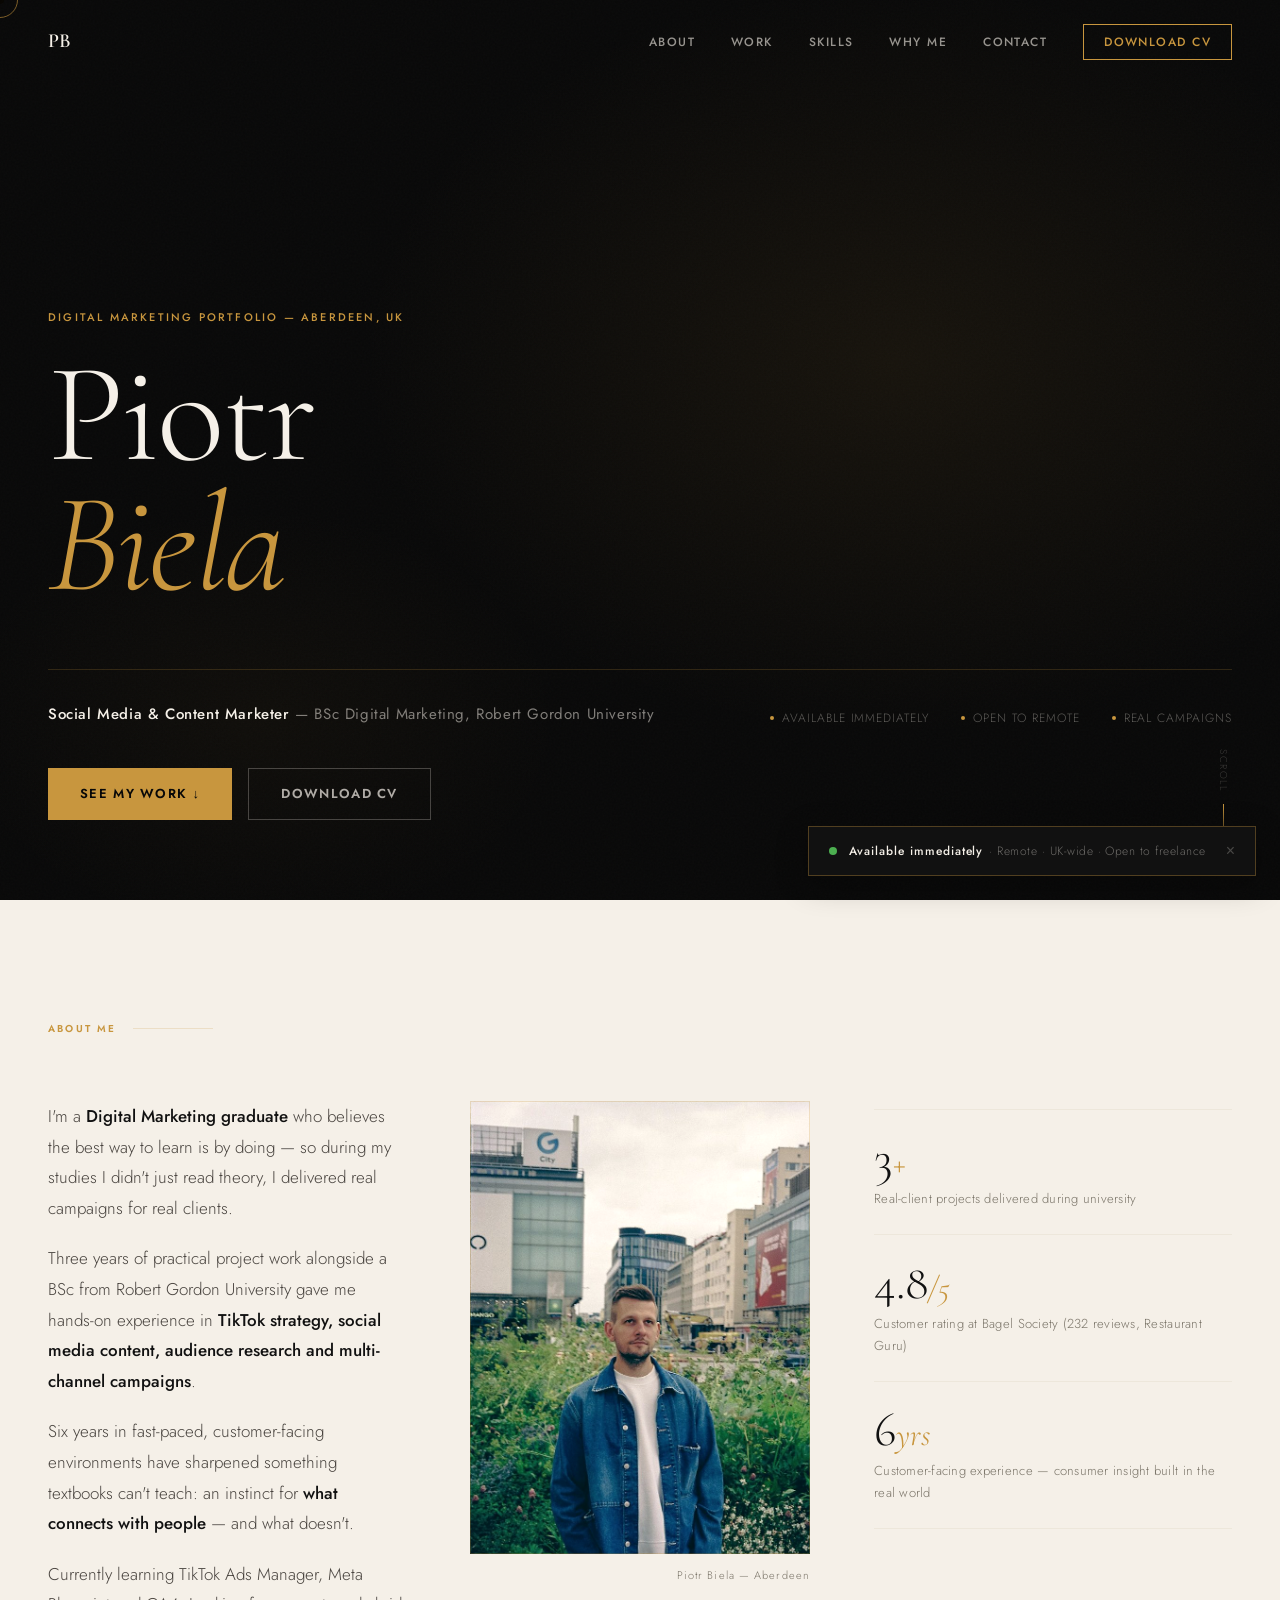
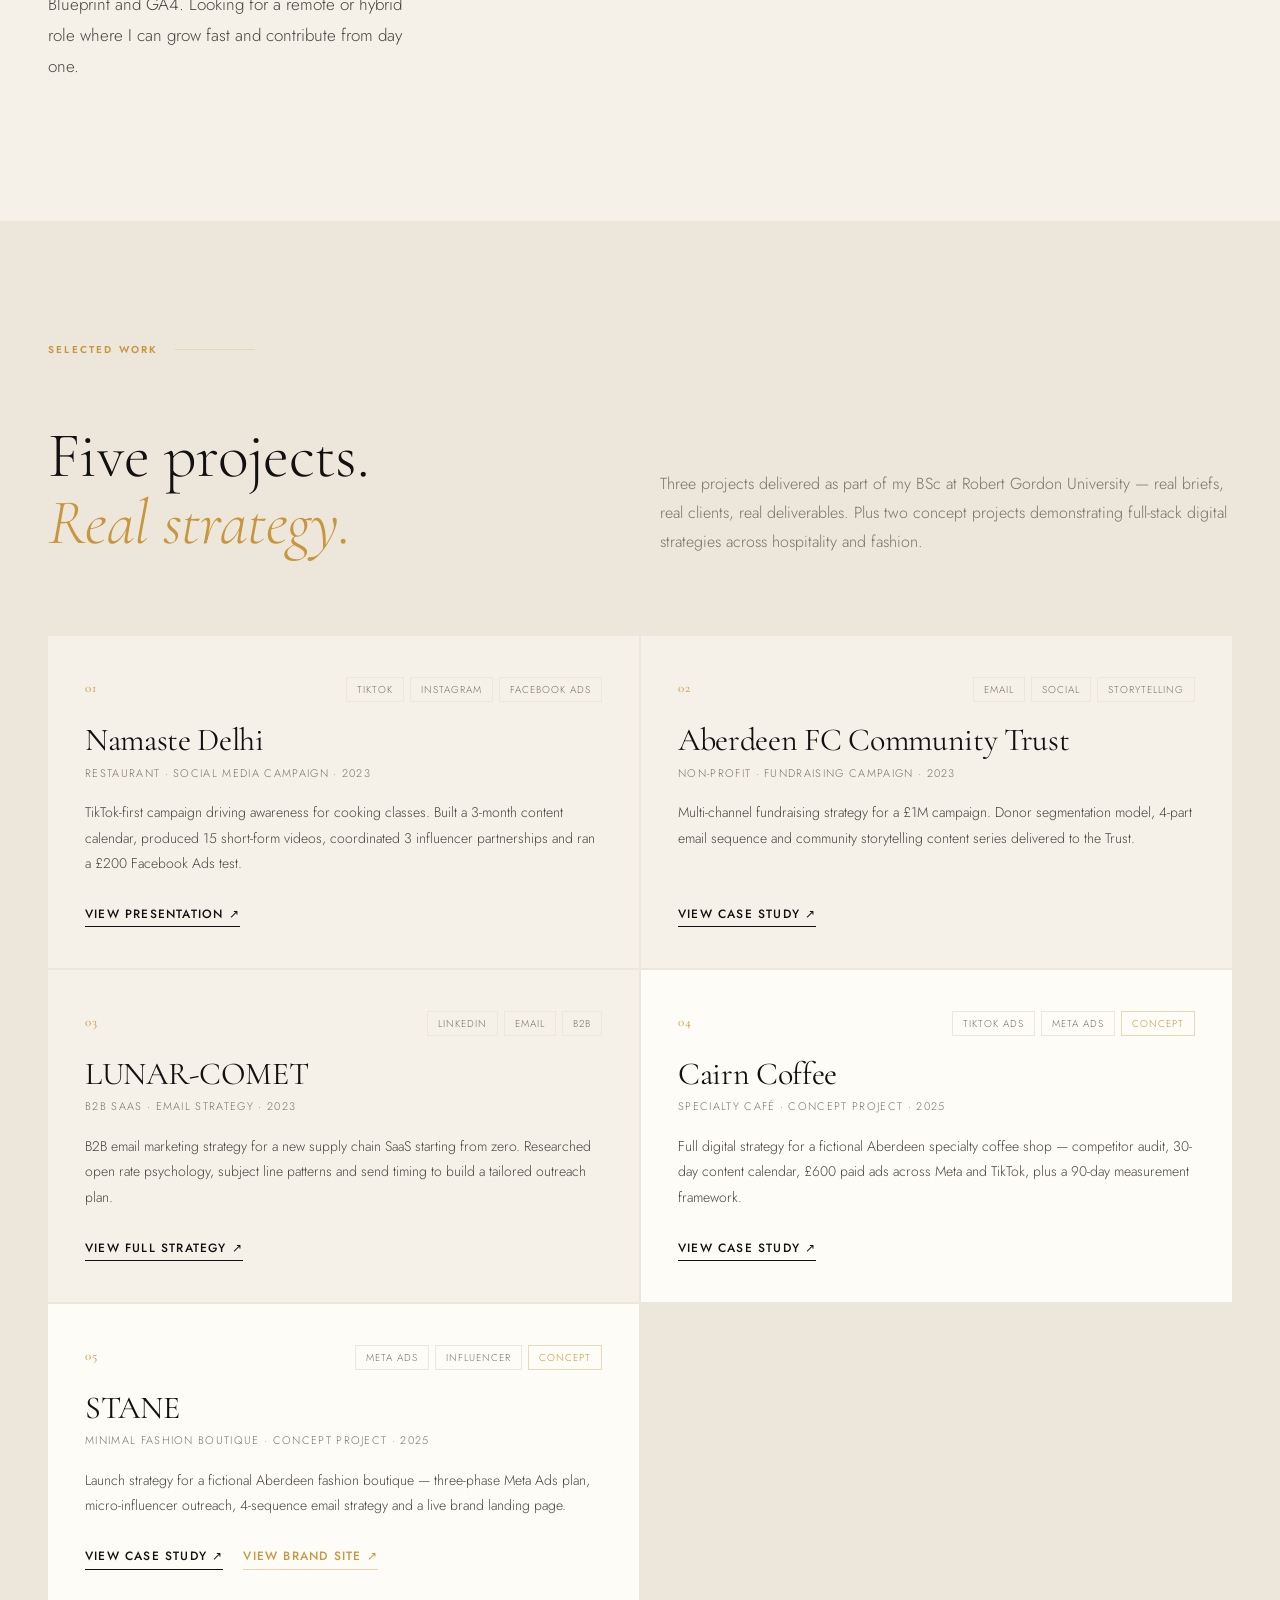
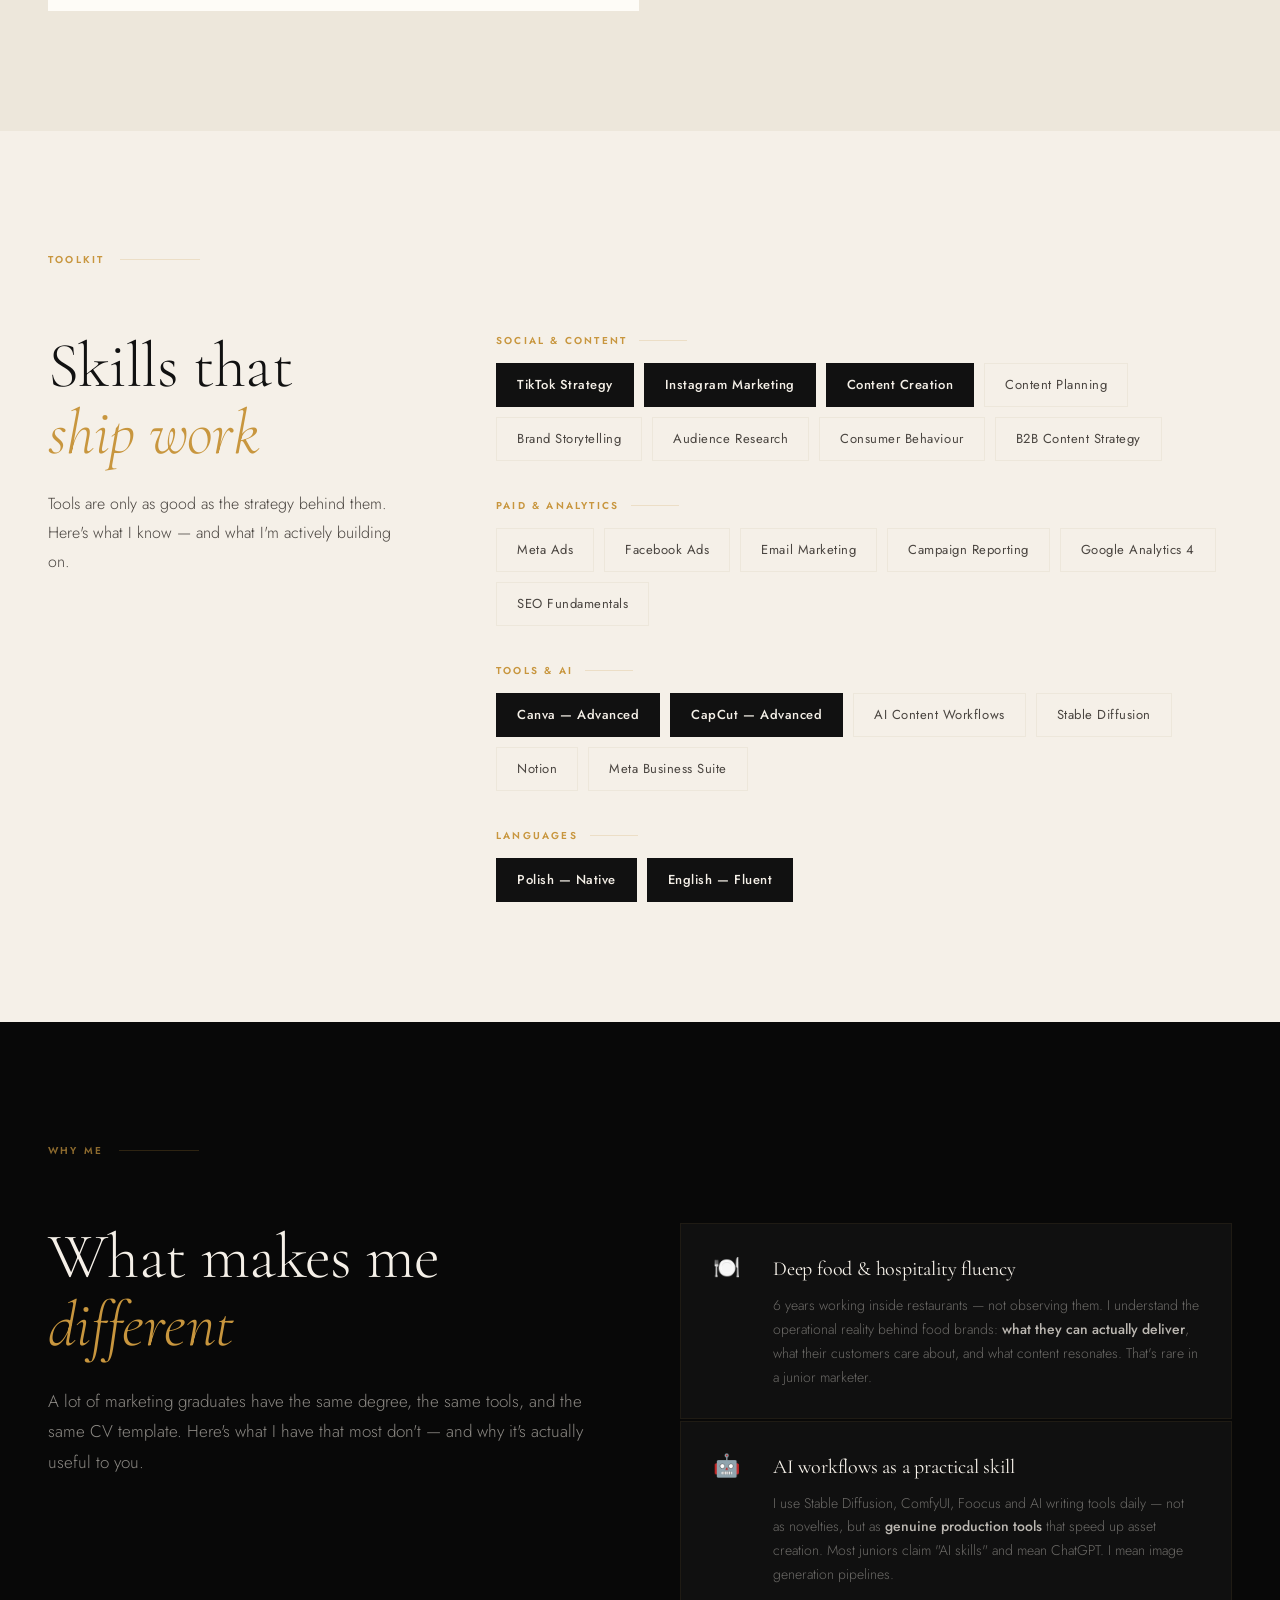
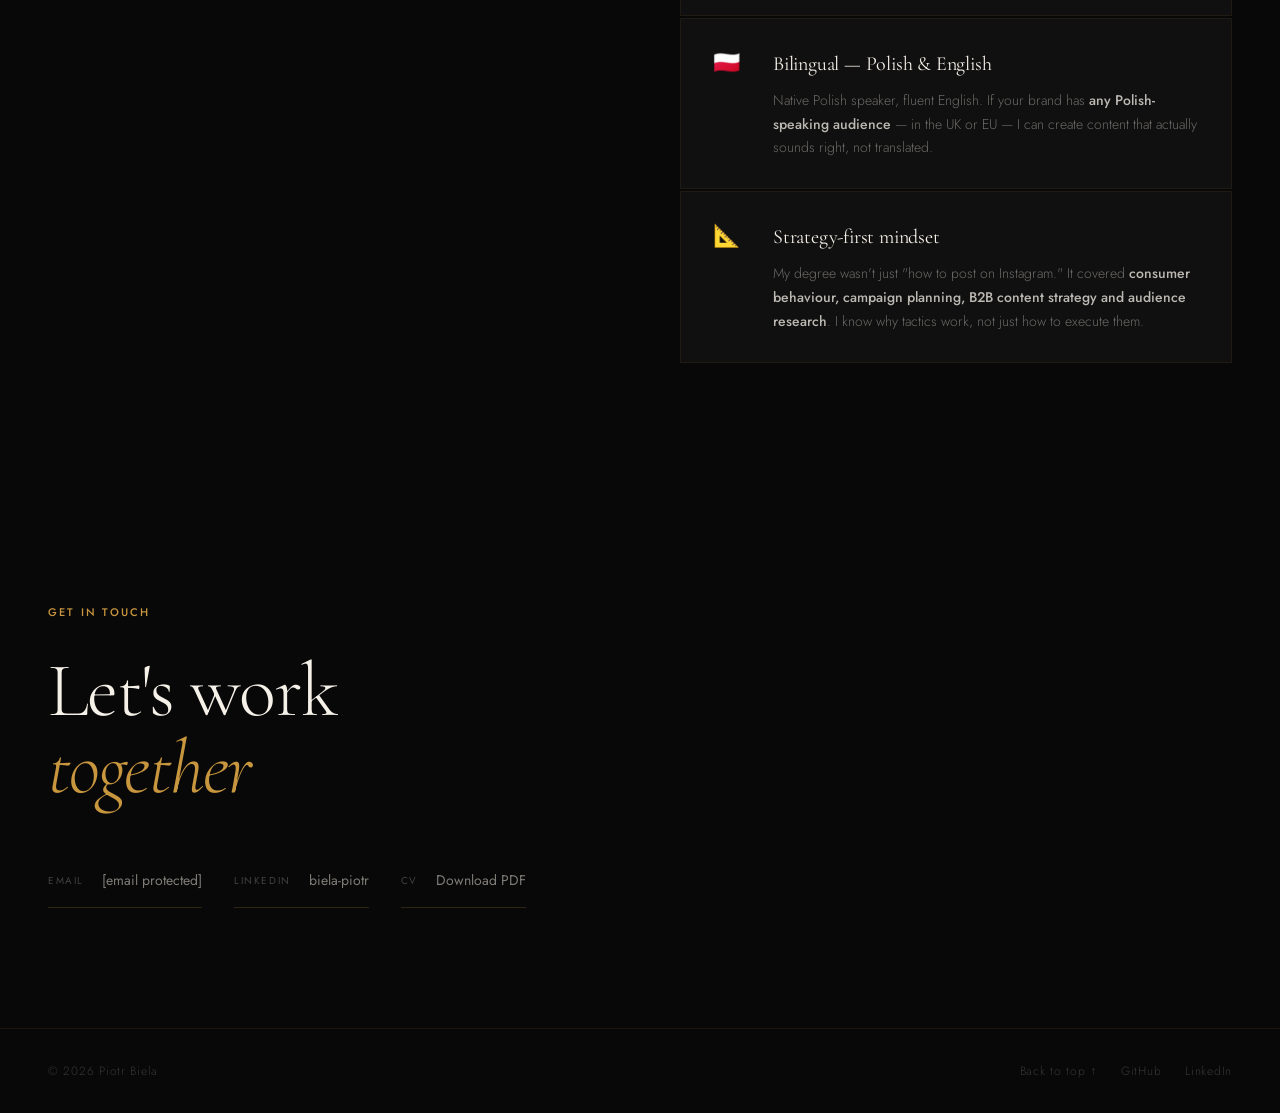
==== commit 82b85ed1: "Redesign: cards grid, section reorder, hero CTA, grouped skills" ====
--- a/index.html
+++ b/index.html
@@ -1174,6 +1174,183 @@
   .process-steps { grid-template-columns: 1fr; }
 }
 
+/* ─── HERO CTA ───────────────────────────────────────── */
+.hero-cta {
+  display: flex;
+  gap: 16px;
+  margin-top: 40px;
+  flex-wrap: wrap;
+  opacity: 0;
+  transform: translateY(20px);
+  animation: fadeUp 0.8s 1s var(--ease-out) forwards;
+}
+.btn-hero {
+  display: inline-flex;
+  align-items: center;
+  gap: 8px;
+  padding: 14px 32px;
+  background: var(--amber);
+  color: var(--black);
+  font-family: var(--font-body);
+  font-size: 13px;
+  font-weight: 600;
+  letter-spacing: 0.1em;
+  text-transform: uppercase;
+  text-decoration: none;
+  transition: background 0.2s, transform 0.15s;
+}
+.btn-hero:hover { background: var(--amber-lt); transform: translateY(-2px); }
+.btn-hero-ghost {
+  background: transparent;
+  color: rgba(245,240,232,0.7);
+  border: 1px solid rgba(245,240,232,0.25);
+}
+.btn-hero-ghost:hover { background: rgba(245,240,232,0.08); color: var(--cream); transform: translateY(-2px); }
+
+/* ─── WORK CARDS ─────────────────────────────────────── */
+#work { background: var(--cream-dk); padding-bottom: 120px; }
+
+.work-cards {
+  display: grid;
+  grid-template-columns: repeat(2, 1fr);
+  gap: 2px;
+  margin-top: 0;
+}
+
+.work-card {
+  background: var(--cream);
+  padding: 40px 36px;
+  border: 1px solid transparent;
+  transition: border-color 0.3s, transform 0.3s, box-shadow 0.3s;
+  display: flex;
+  flex-direction: column;
+  gap: 0;
+  position: relative;
+  overflow: hidden;
+}
+.work-card::before {
+  content: '';
+  position: absolute;
+  bottom: 0; left: 0;
+  width: 0;
+  height: 2px;
+  background: var(--amber);
+  transition: width 0.4s var(--ease-out);
+}
+.work-card:hover { border-color: var(--border); box-shadow: 0 8px 32px rgba(24,29,69,0.06); }
+.work-card:hover::before { width: 100%; }
+.work-card-concept { background: #FEFCF7; }
+
+.work-card-top {
+  display: flex;
+  justify-content: space-between;
+  align-items: flex-start;
+  margin-bottom: 20px;
+}
+.work-card-num {
+  font-family: var(--font-display);
+  font-size: 13px;
+  font-weight: 400;
+  color: var(--amber);
+  letter-spacing: 0.08em;
+  flex-shrink: 0;
+}
+.work-card-tags {
+  display: flex;
+  flex-wrap: wrap;
+  gap: 6px;
+  justify-content: flex-end;
+}
+.work-card-tag {
+  font-size: 10px;
+  letter-spacing: 0.1em;
+  text-transform: uppercase;
+  padding: 3px 10px;
+  border: 1px solid var(--cream-dk);
+  color: var(--warm);
+}
+.concept-tag {
+  border-color: rgba(200,150,62,0.35);
+  color: var(--amber);
+}
+.work-card-name {
+  font-family: var(--font-display);
+  font-size: clamp(22px, 3vw, 32px);
+  font-weight: 400;
+  color: var(--off-black);
+  letter-spacing: -0.01em;
+  margin-bottom: 6px;
+  line-height: 1.1;
+  transition: color 0.2s;
+}
+.work-card:hover .work-card-name { color: var(--amber); }
+.work-card-type {
+  font-size: 11px;
+  letter-spacing: 0.12em;
+  text-transform: uppercase;
+  color: var(--warm);
+  margin-bottom: 18px;
+}
+.work-card-desc {
+  font-size: 14px;
+  line-height: 1.8;
+  color: var(--muted);
+  flex: 1;
+  margin-bottom: 28px;
+}
+.work-card-link {
+  display: inline-flex;
+  align-items: center;
+  gap: 6px;
+  font-size: 12px;
+  font-weight: 500;
+  letter-spacing: 0.1em;
+  text-transform: uppercase;
+  color: var(--off-black);
+  text-decoration: none;
+  border-bottom: 1px solid var(--off-black);
+  padding-bottom: 2px;
+  transition: color 0.2s, border-color 0.2s;
+  align-self: flex-start;
+}
+.work-card-link:hover { color: var(--amber); border-color: var(--amber); }
+.work-card-links { display: flex; gap: 20px; flex-wrap: wrap; }
+.work-card-link-alt { color: var(--amber); border-color: rgba(200,150,62,0.4); }
+.work-card-link-alt:hover { border-color: var(--amber); }
+
+@media (max-width: 768px) {
+  .work-cards { grid-template-columns: 1fr; }
+  .work-card { padding: 32px 28px; }
+}
+@media (max-width: 480px) {
+  .work-card { padding: 28px 20px; }
+}
+
+/* ─── SKILLS CATEGORIES ──────────────────────────────── */
+.skills-categories {
+  display: flex;
+  flex-direction: column;
+  gap: 36px;
+}
+.skill-category-label {
+  font-size: 10px;
+  font-weight: 600;
+  letter-spacing: 0.22em;
+  text-transform: uppercase;
+  color: var(--amber);
+  margin-bottom: 14px;
+  display: flex;
+  align-items: center;
+  gap: 12px;
+}
+.skill-category-label::after {
+  content: '';
+  flex: 1;
+  height: 1px;
+  background: var(--border);
+  max-width: 48px;
+}
+
 /* ─── ANIMATIONS ─────────────────────────────────────── */
 @keyframes fadeUp {
   to { opacity: 1; transform: translateY(0); }
@@ -1395,9 +1572,9 @@
   <a href="#about" class="nav-logo">PB</a>
   <ul class="nav-links">
     <li><a href="#about">About</a></li>
+    <li><a href="#work">Work</a></li>
+    <li><a href="#skills">Skills</a></li>
     <li><a href="#whyme">Why me</a></li>
-    <li><a href="#skills">Skills</a></li>
-    <li><a href="#work">Work</a></li>
     <li><a href="#contact">Contact</a></li>
     <li><a href="Piotr_Biela_CV.pdf" target="_blank" class="nav-cv">Download CV</a></li>
   </ul>
@@ -1409,9 +1586,9 @@
 <!-- MOBILE NAV OVERLAY -->
 <div class="nav-mobile" id="nav-mobile" role="dialog" aria-label="Mobile navigation">
   <a href="#about" class="nav-mobile-link">About</a>
+  <a href="#work" class="nav-mobile-link">Work</a>
+  <a href="#skills" class="nav-mobile-link">Skills</a>
   <a href="#whyme" class="nav-mobile-link">Why me</a>
-  <a href="#skills" class="nav-mobile-link">Skills</a>
-  <a href="#work" class="nav-mobile-link">Work</a>
   <a href="#contact" class="nav-mobile-link">Contact</a>
   <a href="Piotr_Biela_CV.pdf" target="_blank" class="nav-mobile-link nav-cv-mobile">Download CV</a>
 </div>
@@ -1436,6 +1613,11 @@
       <span>Open to remote</span>
       <span>Real campaigns</span>
     </div>
+  </div>
+
+  <div class="hero-cta">
+    <a href="#work" class="btn-hero">See my work ↓</a>
+    <a href="Piotr_Biela_CV.pdf" target="_blank" class="btn-hero btn-hero-ghost">Download CV</a>
   </div>
 
   <div class="scroll-hint">Scroll</div>
@@ -1480,6 +1662,161 @@
       <div class="stat-row">
         <span class="stat-num">6<em>yrs</em></span>
         <span class="stat-label">Customer-facing experience — consumer insight built in the real world</span>
+      </div>
+    </div>
+  </div>
+</section>
+
+
+<!-- WORK / CASE STUDIES -->
+<section id="work">
+  <p class="section-label reveal">Selected work</p>
+
+  <div class="work-intro">
+    <h2 class="section-title reveal reveal-delay-1">
+      Five projects.<br><em>Real strategy.</em>
+    </h2>
+    <p class="reveal reveal-delay-2">
+      Three projects delivered as part of my BSc at Robert Gordon University — real briefs, real clients, real deliverables. Plus two concept projects demonstrating full-stack digital strategies across hospitality and fashion.
+    </p>
+  </div>
+
+  <div class="work-cards">
+    <div class="work-card reveal">
+      <div class="work-card-top">
+        <span class="work-card-num">01</span>
+        <div class="work-card-tags">
+          <span class="work-card-tag">TikTok</span>
+          <span class="work-card-tag">Instagram</span>
+          <span class="work-card-tag">Facebook Ads</span>
+        </div>
+      </div>
+      <h3 class="work-card-name">Namaste Delhi</h3>
+      <p class="work-card-type">Restaurant · Social Media Campaign · 2023</p>
+      <p class="work-card-desc">TikTok-first campaign driving awareness for cooking classes. Built a 3-month content calendar, produced 15 short-form videos, coordinated 3 influencer partnerships and ran a £200 Facebook Ads test.</p>
+      <a href="AFCCT_Final Presentation.pdf" target="_blank" class="work-card-link">View presentation ↗</a>
+    </div>
+
+    <div class="work-card reveal reveal-delay-1">
+      <div class="work-card-top">
+        <span class="work-card-num">02</span>
+        <div class="work-card-tags">
+          <span class="work-card-tag">Email</span>
+          <span class="work-card-tag">Social</span>
+          <span class="work-card-tag">Storytelling</span>
+        </div>
+      </div>
+      <h3 class="work-card-name">Aberdeen FC Community Trust</h3>
+      <p class="work-card-type">Non-profit · Fundraising Campaign · 2023</p>
+      <p class="work-card-desc">Multi-channel fundraising strategy for a £1M campaign. Donor segmentation model, 4-part email sequence and community storytelling content series delivered to the Trust.</p>
+      <a href="AFCCT_Final Presentation.pdf" target="_blank" class="work-card-link">View case study ↗</a>
+    </div>
+
+    <div class="work-card reveal reveal-delay-2">
+      <div class="work-card-top">
+        <span class="work-card-num">03</span>
+        <div class="work-card-tags">
+          <span class="work-card-tag">LinkedIn</span>
+          <span class="work-card-tag">Email</span>
+          <span class="work-card-tag">B2B</span>
+        </div>
+      </div>
+      <h3 class="work-card-name">LUNAR-COMET</h3>
+      <p class="work-card-type">B2B SaaS · Email Strategy · 2023</p>
+      <p class="work-card-desc">B2B email marketing strategy for a new supply chain SaaS starting from zero. Researched open rate psychology, subject line patterns and send timing to build a tailored outreach plan.</p>
+      <a href="LUNAR-COMET (5).pdf" target="_blank" class="work-card-link">View full strategy ↗</a>
+    </div>
+
+    <div class="work-card work-card-concept reveal">
+      <div class="work-card-top">
+        <span class="work-card-num">04</span>
+        <div class="work-card-tags">
+          <span class="work-card-tag">TikTok Ads</span>
+          <span class="work-card-tag">Meta Ads</span>
+          <span class="work-card-tag concept-tag">Concept</span>
+        </div>
+      </div>
+      <h3 class="work-card-name">Cairn Coffee</h3>
+      <p class="work-card-type">Specialty Café · Concept Project · 2025</p>
+      <p class="work-card-desc">Full digital strategy for a fictional Aberdeen specialty coffee shop — competitor audit, 30-day content calendar, £600 paid ads across Meta and TikTok, plus a 90-day measurement framework.</p>
+      <a href="CAIRN_CaseStudy_PiotrBiela.pdf" target="_blank" class="work-card-link">View case study ↗</a>
+    </div>
+
+    <div class="work-card work-card-concept reveal reveal-delay-1">
+      <div class="work-card-top">
+        <span class="work-card-num">05</span>
+        <div class="work-card-tags">
+          <span class="work-card-tag">Meta Ads</span>
+          <span class="work-card-tag">Influencer</span>
+          <span class="work-card-tag concept-tag">Concept</span>
+        </div>
+      </div>
+      <h3 class="work-card-name">STANE</h3>
+      <p class="work-card-type">Minimal Fashion Boutique · Concept Project · 2025</p>
+      <p class="work-card-desc">Launch strategy for a fictional Aberdeen fashion boutique — three-phase Meta Ads plan, micro-influencer outreach, 4-sequence email strategy and a live brand landing page.</p>
+      <div class="work-card-links">
+        <a href="STANE_CaseStudy_PiotrBiela.pdf" target="_blank" class="work-card-link">View case study ↗</a>
+        <a href="stane_landing.html" target="_blank" class="work-card-link work-card-link-alt">View brand site ↗</a>
+      </div>
+    </div>
+  </div>
+</section>
+
+
+<!-- SKILLS -->
+<section id="skills">
+  <p class="section-label reveal">Toolkit</p>
+
+  <div class="skills-grid">
+    <div class="reveal reveal-delay-1">
+      <h2 class="section-title" style="margin-bottom: 24px;">Skills that<br><em>ship work</em></h2>
+      <p class="skills-intro">
+        Tools are only as good as the strategy behind them. Here's what I know — and what I'm actively building on.
+      </p>
+    </div>
+
+    <div class="skills-categories reveal reveal-delay-2">
+      <div class="skill-category">
+        <p class="skill-category-label">Social &amp; Content</p>
+        <div class="skills-tags">
+          <span class="skill-tag featured">TikTok Strategy</span>
+          <span class="skill-tag featured">Instagram Marketing</span>
+          <span class="skill-tag featured">Content Creation</span>
+          <span class="skill-tag">Content Planning</span>
+          <span class="skill-tag">Brand Storytelling</span>
+          <span class="skill-tag">Audience Research</span>
+          <span class="skill-tag">Consumer Behaviour</span>
+          <span class="skill-tag">B2B Content Strategy</span>
+        </div>
+      </div>
+      <div class="skill-category">
+        <p class="skill-category-label">Paid &amp; Analytics</p>
+        <div class="skills-tags">
+          <span class="skill-tag">Meta Ads</span>
+          <span class="skill-tag">Facebook Ads</span>
+          <span class="skill-tag">Email Marketing</span>
+          <span class="skill-tag">Campaign Reporting</span>
+          <span class="skill-tag">Google Analytics 4</span>
+          <span class="skill-tag">SEO Fundamentals</span>
+        </div>
+      </div>
+      <div class="skill-category">
+        <p class="skill-category-label">Tools &amp; AI</p>
+        <div class="skills-tags">
+          <span class="skill-tag featured">Canva — Advanced</span>
+          <span class="skill-tag featured">CapCut — Advanced</span>
+          <span class="skill-tag">AI Content Workflows</span>
+          <span class="skill-tag">Stable Diffusion</span>
+          <span class="skill-tag">Notion</span>
+          <span class="skill-tag">Meta Business Suite</span>
+        </div>
+      </div>
+      <div class="skill-category">
+        <p class="skill-category-label">Languages</p>
+        <div class="skills-tags">
+          <span class="skill-tag featured">Polish — Native</span>
+          <span class="skill-tag featured">English — Fluent</span>
+        </div>
       </div>
     </div>
   </div>
@@ -1532,323 +1869,6 @@
   </div>
 </section>
 
-<!-- NOW -->
-<section id="now">
-  <p class="section-label reveal" style="color: rgba(200,150,62,0.7);">What I'm doing now</p>
-
-  <h2 class="section-title reveal reveal-delay-1" style="color: var(--cream);">
-    Always <em>learning,</em><br>never standing still
-  </h2>
-
-  <div class="now-grid" style="margin-top: 64px;">
-    <div class="now-card reveal reveal-delay-1">
-      <span class="now-icon">📱</span>
-      <h3 class="now-title">Studying TikTok Ads</h3>
-      <p class="now-desc">Working through TikTok's official Ads Manager certification — learning campaign structure, creative best practices and performance optimisation for short-form paid content.</p>
-    </div>
-    <div class="now-card reveal reveal-delay-2">
-      <span class="now-icon">🤖</span>
-      <h3 class="now-title">AI Content Workflows</h3>
-      <p class="now-desc">Experimenting with Stable Diffusion, ComfyUI and Foocus for AI-assisted visual content creation. Building workflows that speed up asset production without losing brand consistency.</p>
-    </div>
-    <div class="now-card reveal reveal-delay-3">
-      <span class="now-icon">✍️</span>
-      <h3 class="now-title">Writing & Analysing</h3>
-      <p class="now-desc">Drafting an analysis of social media storytelling trends for lifestyle brands — documenting patterns in what drives engagement beyond standard food and product photography.</p>
-    </div>
-  </div>
-</section>
-
-<!-- SKILLS -->
-<section id="skills">
-  <p class="section-label reveal">Toolkit</p>
-
-  <div class="skills-grid">
-    <div class="reveal reveal-delay-1">
-      <h2 class="section-title" style="margin-bottom: 24px;">Skills that<br><em>ship work</em></h2>
-      <p class="skills-intro">
-        Tools are only as good as the strategy behind them. Here's what I know — and what I'm actively building on.
-      </p>
-    </div>
-
-    <div class="skills-tags reveal reveal-delay-2">
-      <span class="skill-tag featured">TikTok Strategy</span>
-      <span class="skill-tag featured">Instagram Marketing</span>
-      <span class="skill-tag featured">Content Creation</span>
-      <span class="skill-tag featured">Canva — Advanced</span>
-      <span class="skill-tag featured">CapCut — Advanced</span>
-      <span class="skill-tag">Meta Ads</span>
-      <span class="skill-tag">Facebook Ads</span>
-      <span class="skill-tag">Content Planning</span>
-      <span class="skill-tag">Audience Research</span>
-      <span class="skill-tag">Email Marketing</span>
-      <span class="skill-tag">Campaign Reporting</span>
-      <span class="skill-tag">AI Content Workflows</span>
-      <span class="skill-tag">Stable Diffusion</span>
-      <span class="skill-tag">Notion</span>
-      <span class="skill-tag">Meta Business Suite</span>
-      <span class="skill-tag">Google Analytics 4</span>
-      <span class="skill-tag">SEO Fundamentals</span>
-      <span class="skill-tag">B2B Content Strategy</span>
-      <span class="skill-tag">Brand Storytelling</span>
-      <span class="skill-tag">Consumer Behaviour</span>
-      <span class="skill-tag">Polish — Native</span>
-      <span class="skill-tag">English — Fluent</span>
-    </div>
-  </div>
-</section>
-
-</section>
-
-<!-- PROCESS -->
-<section id="process">
-  <p class="section-label reveal">How I work</p>
-
-  <h2 class="section-title reveal reveal-delay-1" style="margin-bottom: 0;">
-    Four steps.<br><em>Every time.</em>
-  </h2>
-
-  <div class="process-steps">
-    <div class="process-step reveal reveal-delay-1" data-num="1">
-      <p class="process-num">Step 01</p>
-      <h3 class="process-step-title">Research</h3>
-      <p class="process-step-desc">Audience analysis, competitor content audit, platform behaviour patterns. I don't create content before I understand <em>who</em> I'm talking to and <em>where</em> they spend their attention.</p>
-    </div>
-    <div class="process-step reveal reveal-delay-2" data-num="2">
-      <p class="process-num">Step 02</p>
-      <h3 class="process-step-title">Strategy</h3>
-      <p class="process-step-desc">Campaign objectives, channel selection, content pillars, posting cadence. Everything mapped before a single piece of content is made — so execution is fast and purposeful.</p>
-    </div>
-    <div class="process-step reveal reveal-delay-3" data-num="3">
-      <p class="process-num">Step 03</p>
-      <h3 class="process-step-title">Execution</h3>
-      <p class="process-step-desc">Content creation, scheduling, copy, visuals. I build the assets, write the captions, and ship on time. I use Canva, CapCut, AI tools and Notion to stay organised and consistent.</p>
-    </div>
-    <div class="process-step reveal" style="transition-delay: 0.4s;" data-num="4">
-      <p class="process-num">Step 04</p>
-      <h3 class="process-step-title">Review</h3>
-      <p class="process-step-desc">Analytics review, performance tracking, content iteration. What worked, what didn't, what to change next cycle. Strategy without review is just guessing twice.</p>
-    </div>
-  </div>
-</section>
-
-<!-- WORK / CASE STUDIES -->
-<section id="work">
-  <p class="section-label reveal">Selected work</p>
-
-  <div class="work-intro">
-    <h2 class="section-title reveal reveal-delay-1">
-      Five projects.<br><em>Real strategy.</em>
-    </h2>
-    <p class="reveal reveal-delay-2">
-      Three projects delivered as part of my BSc at Robert Gordon University — real briefs, real clients, real deliverables. Plus two concept projects demonstrating full-stack digital strategies across hospitality and fashion.
-    </p>
-  </div>
-
-  <div class="case-list reveal">
-
-    <!-- Case 1 -->
-    <div class="case-item" onclick="toggleCase(this)" data-preview="TikTok-first campaign for an Aberdeen restaurant. Drove awareness for cooking classes through short-form video, influencer outreach and targeted Facebook Ads." data-tags="TikTok · Instagram · Facebook Ads">
-      <div class="case-header">
-        <span class="case-num">01 —</span>
-        <div class="case-meta-top">
-          <span class="case-name">Namaste Delhi</span>
-          <span class="case-type">Restaurant · Social Media Campaign · 2023</span>
-        </div>
-        <div class="case-tags">
-          <span class="case-tag">TikTok</span>
-          <span class="case-tag">Instagram</span>
-          <span class="case-tag">Facebook Ads</span>
-        </div>
-        <div class="case-arrow">↗</div>
-      </div>
-      <div class="case-body">
-        <div class="case-body-inner">
-          <div>
-            <p class="case-section-title">The Brief</p>
-            <p class="case-p">Drive awareness and bookings for cooking and bartending classes among 25–40 year olds in Aberdeen. The client had no existing social strategy and relied entirely on word-of-mouth.</p>
-
-            <p class="case-section-title" style="margin-top: 28px;">Strategy</p>
-            <p class="case-p">TikTok-first content campaign — short-form video to drive discovery, supported by Instagram cross-posting and targeted Facebook Ads to convert interest into bookings.</p>
-          </div>
-          <div>
-            <p class="case-section-title">What I Did</p>
-            <ul class="case-bullets">
-              <li>Conducted audience segmentation research to define targeting parameters</li>
-              <li>Built a 3-month TikTok-first content calendar covering food, behind-the-scenes and class previews</li>
-              <li>Produced 15 short-form videos with scripted storytelling hooks</li>
-              <li>Coordinated local influencer outreach and managed 3 partnerships</li>
-              <li>Set up and ran a £200 Facebook Ads test targeting Aberdeen food enthusiasts</li>
-            </ul>
-            <a href="AFCCT_Final Presentation.pdf" target="_blank" class="btn-case-pdf">View presentation ↗</a>
-          </div>
-        </div>
-      </div>
-    </div>
-
-    <!-- Case 2 -->
-    <div class="case-item" onclick="toggleCase(this)" data-preview="Multi-channel fundraising strategy for a £1M campaign. Built donor segmentation, email sequences and community storytelling for Aberdeen FC Community Trust." data-tags="Email · Social · Storytelling">
-      <div class="case-header">
-        <span class="case-num">02 —</span>
-        <div class="case-meta-top">
-          <span class="case-name">Aberdeen FC Community Trust</span>
-          <span class="case-type">Non-profit · Fundraising Campaign · 2023</span>
-        </div>
-        <div class="case-tags">
-          <span class="case-tag">Email</span>
-          <span class="case-tag">Social</span>
-          <span class="case-tag">Storytelling</span>
-        </div>
-        <div class="case-arrow">↗</div>
-      </div>
-      <div class="case-body">
-        <div class="case-body-inner">
-          <div>
-            <p class="case-section-title">The Brief</p>
-            <p class="case-p">Develop a digital marketing strategy to support a £1M fundraising initiative for new community sports facilities. The campaign needed to mobilise local supporters and drive donations through digital channels.</p>
-
-            <p class="case-section-title" style="margin-top: 28px;">Strategy</p>
-            <p class="case-p">Multi-channel community storytelling approach — leading with emotional local impact narratives, supported by structured donor segmentation and email sequences.</p>
-          </div>
-          <div>
-            <p class="case-section-title">What I Did</p>
-            <ul class="case-bullets">
-              <li>Developed the overarching campaign narrative framework around community impact</li>
-              <li>Built a donor segmentation model to personalise messaging by audience type</li>
-              <li>Designed 4-part email sequence from awareness to donation conversion</li>
-              <li>Created social proof content series featuring community testimonials</li>
-              <li>Delivered complete campaign strategy and content plan to the Trust</li>
-            </ul>
-            <a href="AFCCT_Final Presentation.pdf" target="_blank" class="btn-case-pdf">View case study ↗</a>
-          </div>
-        </div>
-      </div>
-    </div>
-
-    <!-- Case 3 -->
-    <div class="case-item" onclick="toggleCase(this)" data-preview="B2B email marketing strategy for a new SaaS supply chain company. Researched open rate psychology, subject line patterns and send timing to build a tailored outreach plan." data-tags="LinkedIn · Email · B2B">
-      <div class="case-header">
-        <span class="case-num">03 —</span>
-        <div class="case-meta-top">
-          <span class="case-name">LUNAR-COMET</span>
-          <span class="case-type">B2B SaaS · Content Strategy · 2023</span>
-        </div>
-        <div class="case-tags">
-          <span class="case-tag">LinkedIn</span>
-          <span class="case-tag">Email</span>
-          <span class="case-tag">B2B</span>
-        </div>
-        <div class="case-arrow">↗</div>
-      </div>
-      <div class="case-body">
-        <div class="case-body-inner">
-          <div>
-            <p class="case-section-title">The Brief</p>
-            <p class="case-p">Build brand visibility and credibility for a new B2B supply chain software company starting from zero — no existing content, no audience, no brand voice.</p>
-
-            <p class="case-section-title" style="margin-top: 28px;">My Role</p>
-            <p class="case-p">Email Marketing Strategist — responsible for researching effective B2B email marketing approaches and translating findings into a strategy tailored specifically to COMET's company context.</p>
-          </div>
-          <div>
-            <p class="case-section-title">What I Did</p>
-            <ul class="case-bullets">
-              <li>Researched effective B2B email marketing strategies across the SaaS and supply chain sector</li>
-              <li>Analysed why specific approaches work — psychology of open rates, subject line patterns, send timing</li>
-              <li>Identified gaps and opportunities specific to COMET's market positioning</li>
-              <li>Produced a written email marketing strategy document tailored to COMET's audience and objectives</li>
-              <li>Collaborated with team members covering social media strategy, content calendar and mockup design</li>
-            </ul>
-            <a href="LUNAR-COMET (5).pdf" target="_blank" class="btn-case-pdf">View full strategy ↗</a>
-          </div>
-        </div>
-      </div>
-    </div>
-
-
-    <!-- Case 4 -->
-    <div class="case-item" onclick="toggleCase(this)" data-preview="Concept project: full digital strategy for a fictional Aberdeen specialty coffee shop. Competitor audit, 30-day content plan, Meta and TikTok Ads — built to show how I approach hospitality brands." data-tags="TikTok Ads · Meta Ads · Content Strategy">
-      <div class="case-header">
-        <span class="case-num">04 —</span>
-        <div class="case-meta-top">
-          <span class="case-name">Cairn Coffee</span>
-          <span class="case-type">Specialty Café · Concept Project · 2025</span>
-        </div>
-        <div class="case-tags">
-          <span class="case-tag">TikTok Ads</span>
-          <span class="case-tag">Meta Ads</span>
-          <span class="case-tag">Content Strategy</span>
-          <span class="case-tag">Concept</span>
-        </div>
-        <div class="case-arrow">↗</div>
-      </div>
-      <div class="case-body">
-        <div class="case-body-inner">
-          <div>
-            <p class="case-section-title">The Brief</p>
-            <p class="case-p">A concept project simulating a real client engagement for a fictional specialty coffee shop in Aberdeen's West End. Built to demonstrate how I approach a full digital strategy — from competitor audit to paid advertising — for an independent hospitality brand.</p>
-            <p class="case-section-title" style="margin-top: 28px;">Strategy</p>
-            <p class="case-p">TikTok-led discovery strategy supported by Instagram for brand trust and conversion. £600 paid ads budget split across Meta and TikTok, phased from awareness to footfall. Four content pillars: Craft, Place, People, Prompt.</p>
-          </div>
-          <div>
-            <p class="case-section-title">What I Delivered</p>
-            <ul class="case-bullets">
-              <li>Competitor audit of 4 real Aberdeen specialty coffee brands — identified content gaps and positioning opportunity</li>
-              <li>Full social media strategy across TikTok, Instagram and Google Business</li>
-              <li>30-day content calendar with post types, captions and pillar mapping</li>
-              <li>Meta Ads and TikTok Ads campaign briefs with audience targeting, creative specs and KPIs</li>
-              <li>90-day measurement framework: 800+ followers, 15,000+ TikTok views, +30% footfall</li>
-            </ul>
-            <a href="CAIRN_CaseStudy_PiotrBiela.pdf" target="_blank" class="btn-case-pdf">View full case study ↗</a>
-          </div>
-        </div>
-      </div>
-    </div>
-
-    <!-- Case 5 -->
-    <div class="case-item" onclick="toggleCase(this)" data-preview="Concept project: launch strategy for a fictional Aberdeen minimal fashion boutique. Micro-influencer outreach, three-phase Meta Ads and a full email marketing sequence — plus a live brand landing page." data-tags="Meta Ads · Influencer · Email Marketing">
-      <div class="case-header">
-        <span class="case-num">05 —</span>
-        <div class="case-meta-top">
-          <span class="case-name">STANE</span>
-          <span class="case-type">Minimal Fashion Boutique · Concept Project · 2025</span>
-        </div>
-        <div class="case-tags">
-          <span class="case-tag">Meta Ads</span>
-          <span class="case-tag">Influencer</span>
-          <span class="case-tag">Email Marketing</span>
-          <span class="case-tag">Concept</span>
-        </div>
-        <div class="case-arrow">↗</div>
-      </div>
-      <div class="case-body">
-        <div class="case-body-inner">
-          <div>
-            <p class="case-section-title">The Brief</p>
-            <p class="case-p">Full digital marketing strategy for a fictional Aberdeen minimal fashion boutique. Key insight: no local fashion brand owns a credible digital presence. STANE is positioned to fill that gap through consistent aesthetics, local storytelling and data-driven paid campaigns.</p>
-            <p class="case-section-title" style="margin-top: 28px;">Strategy</p>
-            <p class="case-p">TikTok-first content strategy with Instagram as the conversion layer. Three-phase Meta Ads plan from awareness to retargeting. Micro-influencer outreach targeting Aberdeen and Scotland-based creators. Email sequences from sign-up to re-engagement.</p>
-          </div>
-          <div>
-            <p class="case-section-title">What I Delivered</p>
-            <ul class="case-bullets">
-              <li>Competitor audit of 4 Aberdeen fashion brands — identified gap in short-form video and local identity content</li>
-              <li>Multi-channel strategy: TikTok, Instagram, email — each with a distinct role in the customer journey</li>
-              <li>30-day launch content calendar with 4 content pillars: Texture, Landscape, Person, Prompt</li>
-              <li>Micro-influencer strategy with 3 Aberdeen/Scotland profiles, briefs and budget breakdown</li>
-              <li>Three-phase Meta Ads plan (£500) and 4-sequence email strategy mapped to customer lifecycle</li>
-              <li>Live brand landing page built as a supporting portfolio asset</li>
-            </ul>
-            <div style="display:flex;gap:12px;flex-wrap:wrap;margin-top:16px">
-              <a href="STANE_CaseStudy_PiotrBiela.pdf" target="_blank" class="btn-case-pdf">View case study ↗</a>
-              <a href="stane_landing.html" target="_blank" class="btn-case-pdf" style="background:transparent;border:1px solid rgba(200,150,62,0.3);color:var(--amber)">View brand site ↗</a>
-            </div>
-          </div>
-        </div>
-      </div>
-    </div>
-
-  </div>
-</section>
 
 <!-- AI TOOL -->
 <section id="ai-tool" style="display:none">
@@ -1900,6 +1920,7 @@
   </div>
 </section>
 
+
 <!-- CONTACT -->
 <section id="contact">
   <div class="contact-inner">
@@ -1924,6 +1945,7 @@
   </div>
 </section>
 
+
 <!-- FOOTER -->
 <footer>
   <p>© <span id="yr"></span> Piotr Biela</p>
@@ -2172,5 +2194,6 @@
 });
 
 </script>
+
 </body>
-</html>
+</html>
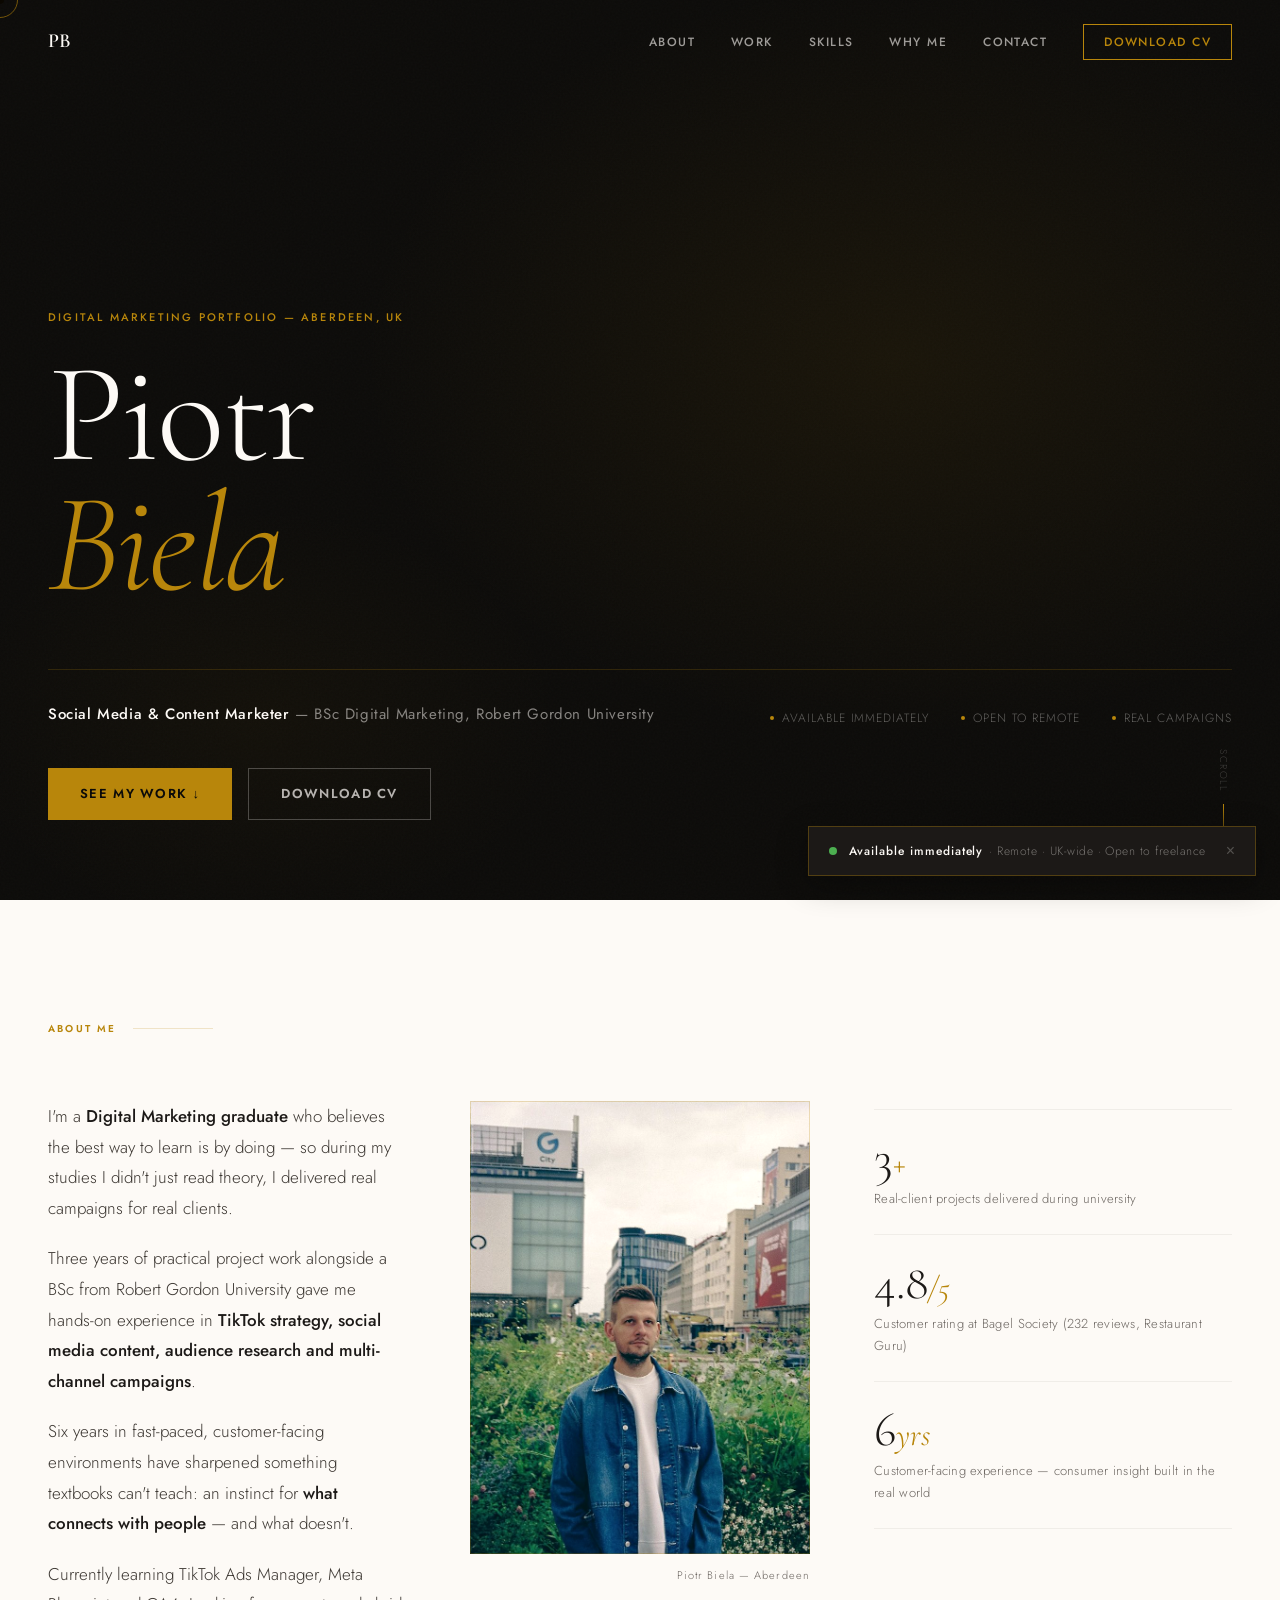
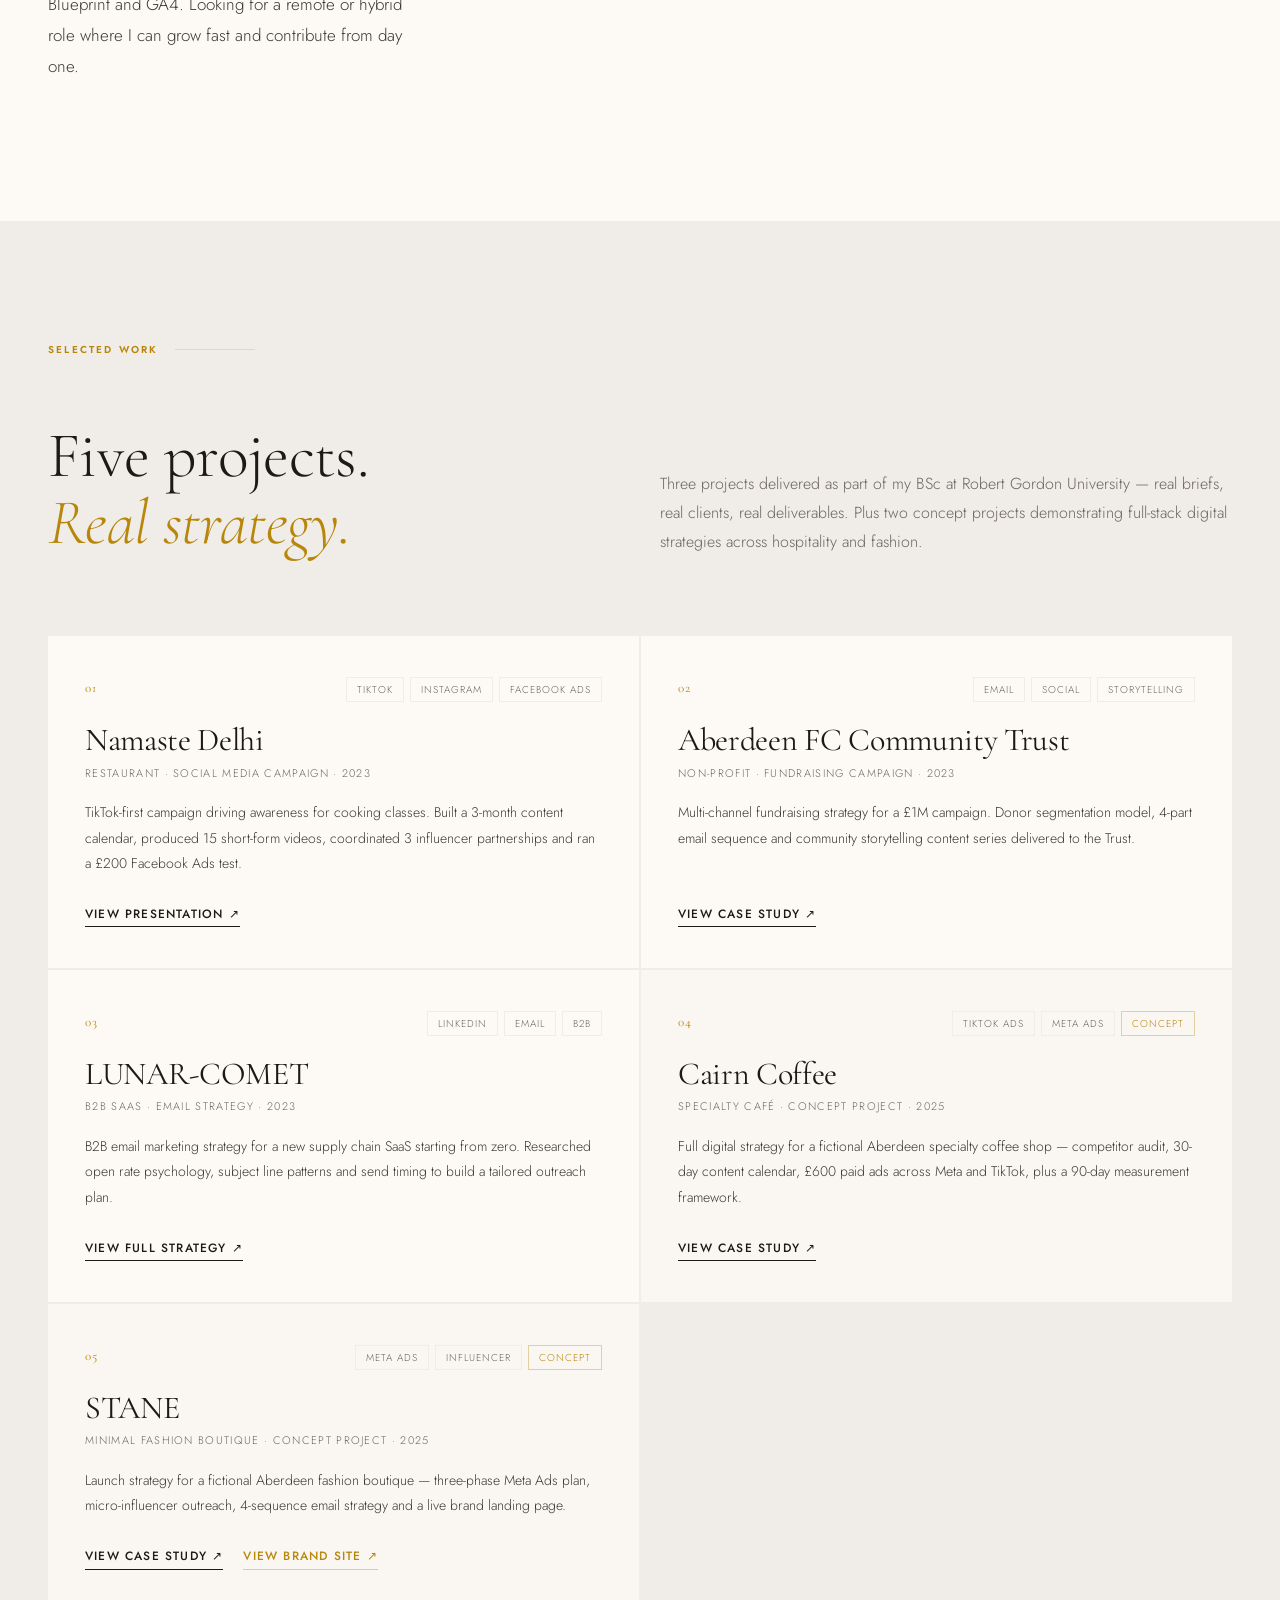
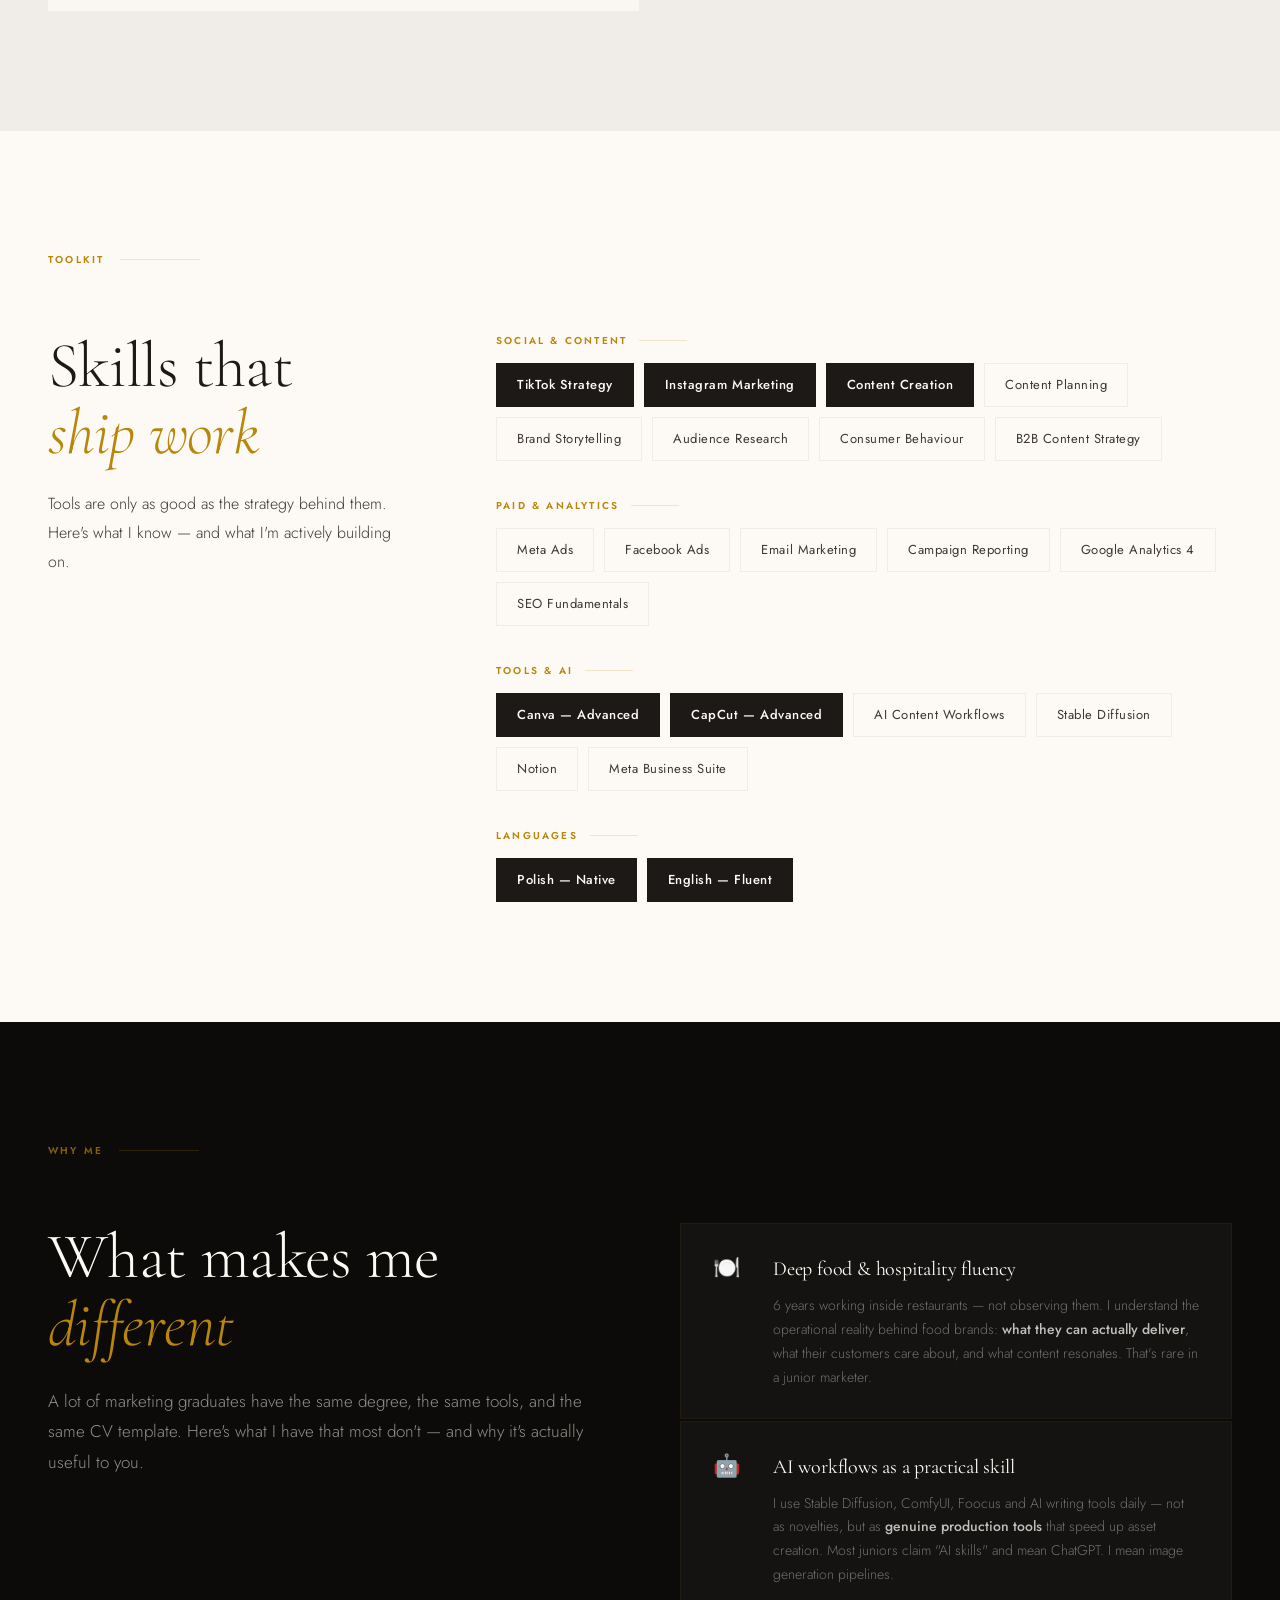
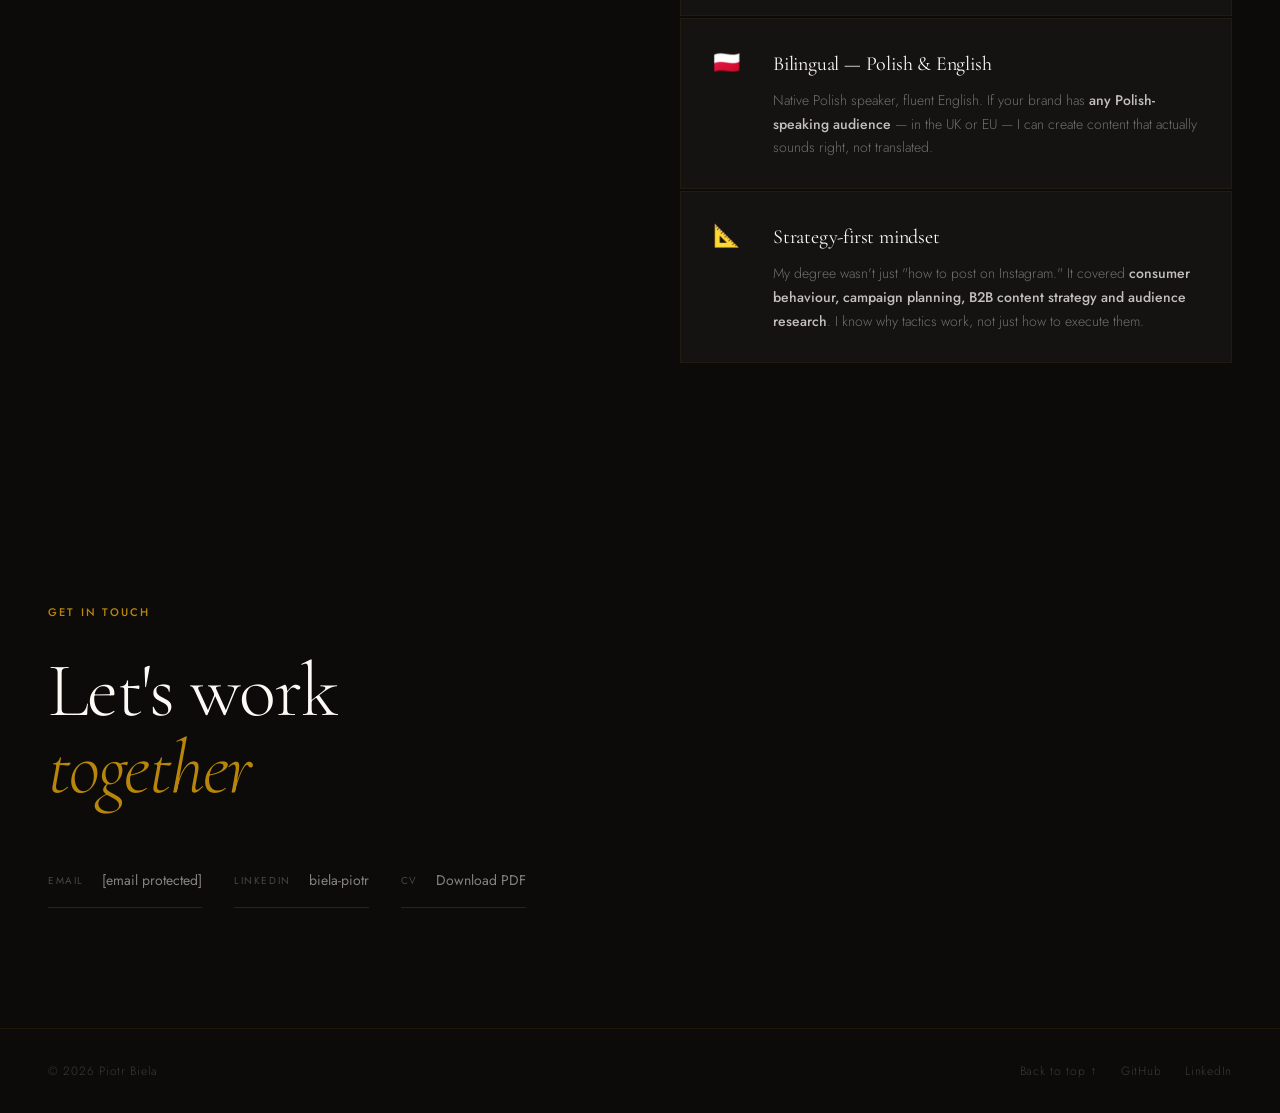
==== commit 36efaf7a: "design: apply Editorial Cream colour palette" ====
--- a/index.html
+++ b/index.html
@@ -75,15 +75,15 @@
 *, *::before, *::after { margin: 0; padding: 0; box-sizing: border-box; }
 
 :root {
-  --black:    #080808;
-  --off-black:#111111;
-  --cream:    #F5F0E8;
-  --cream-dk: #EDE7DB;
-  --amber:    #C8963E;
-  --amber-lt: #E0AF60;
-  --warm:     #7A7468;
-  --muted:    #4A4540;
-  --border:   rgba(200,150,62,0.2);
+  --black:    #0C0B09;
+  --off-black:#1C1917;
+  --cream:    #FDFAF6;
+  --cream-dk: #F0EDE8;
+  --amber:    #B8860B;
+  --amber-lt: #CFA020;
+  --warm:     #6B6560;
+  --muted:    #3D3833;
+  --border:   rgba(184,134,11,0.2);
   --font-display: 'Cormorant Garamond', serif;
   --font-body:    'Jost', sans-serif;
   --ease: cubic-bezier(0.25, 0.1, 0.25, 1);
@@ -152,7 +152,7 @@
   transition: background 0.4s, padding 0.4s;
 }
 nav.scrolled {
-  background: rgba(8,8,8,0.95);
+  background: rgba(12,11,9,0.95);
   backdrop-filter: blur(12px);
   padding: 16px 48px;
 }
@@ -175,7 +175,7 @@
   font-weight: 500;
   letter-spacing: 0.12em;
   text-transform: uppercase;
-  color: rgba(245,240,232,0.6);
+  color: rgba(253,250,246,0.6);
   text-decoration: none;
   transition: color 0.2s;
 }
@@ -204,8 +204,8 @@
   position: absolute;
   inset: 0;
   background: 
-    radial-gradient(ellipse 60% 60% at 70% 40%, rgba(200,150,62,0.08) 0%, transparent 70%),
-    radial-gradient(ellipse 40% 40% at 20% 80%, rgba(200,150,62,0.04) 0%, transparent 60%);
+    radial-gradient(ellipse 60% 60% at 70% 40%, rgba(184,134,11,0.08) 0%, transparent 70%),
+    radial-gradient(ellipse 40% 40% at 20% 80%, rgba(184,134,11,0.04) 0%, transparent 60%);
 }
 
 .hero-grain {
@@ -249,7 +249,7 @@
   align-items: flex-end;
   margin-top: 60px;
   padding-top: 32px;
-  border-top: 1px solid rgba(200,150,62,0.2);
+  border-top: 1px solid rgba(184,134,11,0.2);
   opacity: 0;
   transform: translateY(20px);
   animation: fadeUp 0.8s 0.8s var(--ease-out) forwards;
@@ -258,7 +258,7 @@
 .hero-role {
   font-size: 15px;
   font-weight: 400;
-  color: rgba(245,240,232,0.5);
+  color: rgba(253,250,246,0.5);
   letter-spacing: 0.04em;
 }
 .hero-role strong {
@@ -270,7 +270,7 @@
   display: flex;
   gap: 32px;
   font-size: 12px;
-  color: rgba(245,240,232,0.35);
+  color: rgba(253,250,246,0.35);
   letter-spacing: 0.08em;
   text-transform: uppercase;
 }
@@ -291,7 +291,7 @@
   font-size: 10px;
   letter-spacing: 0.16em;
   text-transform: uppercase;
-  color: rgba(245,240,232,0.2);
+  color: rgba(253,250,246,0.2);
   display: flex;
   align-items: center;
   gap: 12px;
@@ -374,7 +374,7 @@
   content: '';
   position: absolute;
   inset: 0;
-  border: 1px solid rgba(200,150,62,0.25);
+  border: 1px solid rgba(184,134,11,0.25);
   pointer-events: none;
   z-index: 1;
 }
@@ -440,9 +440,9 @@
 }
 
 .now-card {
-  background: rgba(245,240,232,0.04);
+  background: rgba(253,250,246,0.04);
   padding: 40px 36px;
-  border: 1px solid rgba(200,150,62,0.1);
+  border: 1px solid rgba(184,134,11,0.1);
   transition: background 0.3s, border-color 0.3s;
   position: relative;
   overflow: hidden;
@@ -456,7 +456,7 @@
   background: var(--amber);
   transition: height 0.4s var(--ease-out);
 }
-.now-card:hover { background: rgba(245,240,232,0.07); border-color: rgba(200,150,62,0.25); }
+.now-card:hover { background: rgba(253,250,246,0.07); border-color: rgba(184,134,11,0.25); }
 .now-card:hover::before { height: 100%; }
 
 .now-icon { font-size: 28px; margin-bottom: 20px; display: block; }
@@ -468,7 +468,7 @@
   margin-bottom: 12px;
   letter-spacing: -0.01em;
 }
-.now-desc { font-size: 14px; color: rgba(245,240,232,0.45); line-height: 1.7; }
+.now-desc { font-size: 14px; color: rgba(253,250,246,0.45); line-height: 1.7; }
 
 /* ─── SKILLS ─────────────────────────────────────────── */
 #skills { background: var(--cream); }
@@ -713,7 +713,7 @@
 .case-preview-text {
   font-size: 12px;
   line-height: 1.65;
-  color: rgba(245, 240, 232, 0.65);
+  color: rgba(253, 250, 246, 0.65);
 }
 .case-preview-tags {
   display: flex;
@@ -725,8 +725,8 @@
   font-size: 9px;
   letter-spacing: 0.08em;
   padding: 3px 8px;
-  border: 1px solid rgba(200, 150, 62, 0.25);
-  color: rgba(245, 240, 232, 0.4);
+  border: 1px solid rgba(184, 134, 11, 0.25);
+  color: rgba(253, 250, 246, 0.4);
 }
 
 /* ─── AI TOOL SECTION ────────────────────────────────── */
@@ -742,24 +742,24 @@
   top: -200px; right: -200px;
   width: 600px; height: 600px;
   border-radius: 50%;
-  background: radial-gradient(circle, rgba(200,150,62,0.06) 0%, transparent 70%);
+  background: radial-gradient(circle, rgba(184,134,11,0.06) 0%, transparent 70%);
   pointer-events: none;
 }
-.ai-tool-label { color: rgba(200,150,62,0.7); }
+.ai-tool-label { color: rgba(184,134,11,0.7); }
 .ai-tool-title { color: var(--cream); margin-bottom: 12px; }
 .ai-tool-title em { color: var(--amber); }
 .ai-tool-subtitle {
   font-size: 16px;
-  color: rgba(245,240,232,0.4);
+  color: rgba(253,250,246,0.4);
   margin-bottom: 56px;
   max-width: 560px;
   line-height: 1.7;
 }
-.ai-tool-subtitle strong { color: rgba(245,240,232,0.7); font-weight: 500; }
+.ai-tool-subtitle strong { color: rgba(253,250,246,0.7); font-weight: 500; }
 
 .ai-tool-box {
-  background: rgba(245,240,232,0.03);
-  border: 1px solid rgba(200,150,62,0.15);
+  background: rgba(253,250,246,0.03);
+  border: 1px solid rgba(184,134,11,0.15);
   padding: 40px;
   max-width: 760px;
 }
@@ -782,11 +782,11 @@
   font-weight: 600;
   letter-spacing: 0.18em;
   text-transform: uppercase;
-  color: rgba(200,150,62,0.7);
+  color: rgba(184,134,11,0.7);
 }
 .ai-input, .ai-select {
-  background: rgba(245,240,232,0.05);
-  border: 1px solid rgba(245,240,232,0.1);
+  background: rgba(253,250,246,0.05);
+  border: 1px solid rgba(253,250,246,0.1);
   color: var(--cream);
   font-family: var(--font-body);
   font-size: 14px;
@@ -799,8 +799,8 @@
   appearance: none;
   -webkit-appearance: none;
 }
-.ai-input::placeholder { color: rgba(245,240,232,0.2); }
-.ai-input:focus, .ai-select:focus { border-color: rgba(200,150,62,0.5); }
+.ai-input::placeholder { color: rgba(253,250,246,0.2); }
+.ai-input:focus, .ai-select:focus { border-color: rgba(184,134,11,0.5); }
 .ai-select option { background: var(--off-black); }
 
 .ai-generate-btn {
@@ -821,14 +821,14 @@
 .ai-generate-btn:hover { background: var(--amber-lt); }
 .ai-generate-btn:active { transform: scale(0.98); }
 .ai-generate-btn:disabled {
-  background: rgba(200,150,62,0.3);
+  background: rgba(184,134,11,0.3);
   color: rgba(0,0,0,0.4);
   cursor: not-allowed;
 }
 
 .ai-output {
   margin-top: 24px;
-  border-top: 1px solid rgba(245,240,232,0.06);
+  border-top: 1px solid rgba(253,250,246,0.06);
   padding-top: 24px;
   display: none;
 }
@@ -839,7 +839,7 @@
   font-weight: 600;
   letter-spacing: 0.18em;
   text-transform: uppercase;
-  color: rgba(200,150,62,0.6);
+  color: rgba(184,134,11,0.6);
   margin-bottom: 16px;
 }
 
@@ -847,7 +847,7 @@
   display: flex;
   align-items: center;
   gap: 12px;
-  color: rgba(245,240,232,0.3);
+  color: rgba(253,250,246,0.3);
   font-size: 13px;
 }
 .ai-dots span {
@@ -866,8 +866,8 @@
 
 .hook-cards { display: flex; flex-direction: column; gap: 10px; }
 .hook-card {
-  background: rgba(245,240,232,0.04);
-  border: 1px solid rgba(245,240,232,0.07);
+  background: rgba(253,250,246,0.04);
+  border: 1px solid rgba(253,250,246,0.07);
   padding: 16px 20px;
   display: flex;
   justify-content: space-between;
@@ -875,7 +875,7 @@
   gap: 16px;
   transition: border-color 0.2s, background 0.2s;
 }
-.hook-card:hover { border-color: rgba(200,150,62,0.25); background: rgba(245,240,232,0.07); }
+.hook-card:hover { border-color: rgba(184,134,11,0.25); background: rgba(253,250,246,0.07); }
 .hook-num {
   font-family: var(--font-display);
   font-size: 13px;
@@ -885,14 +885,14 @@
 }
 .hook-text {
   font-size: 14px;
-  color: rgba(245,240,232,0.8);
+  color: rgba(253,250,246,0.8);
   line-height: 1.6;
   flex: 1;
 }
 .hook-copy {
   background: none;
-  border: 1px solid rgba(245,240,232,0.1);
-  color: rgba(245,240,232,0.3);
+  border: 1px solid rgba(253,250,246,0.1);
+  color: rgba(253,250,246,0.3);
   font-size: 11px;
   padding: 5px 10px;
   cursor: none;
@@ -907,7 +907,7 @@
 .ai-disclaimer {
   margin-top: 20px;
   font-size: 11px;
-  color: rgba(245,240,232,0.18);
+  color: rgba(253,250,246,0.18);
   letter-spacing: 0.04em;
   line-height: 1.6;
 }
@@ -960,18 +960,18 @@
   gap: 10px;
   font-size: 14px;
   font-weight: 400;
-  color: rgba(245,240,232,0.5);
+  color: rgba(253,250,246,0.5);
   text-decoration: none;
   transition: color 0.2s;
   padding: 14px 0;
-  border-bottom: 1px solid rgba(200,150,62,0.2);
+  border-bottom: 1px solid rgba(184,134,11,0.2);
 }
 .contact-link:hover { color: var(--amber); border-bottom-color: var(--amber); }
 .contact-link-label {
   font-size: 10px;
   letter-spacing: 0.16em;
   text-transform: uppercase;
-  color: rgba(245,240,232,0.25);
+  color: rgba(253,250,246,0.25);
   margin-right: 8px;
 }
 
@@ -979,20 +979,20 @@
 footer {
   background: var(--black);
   padding: 32px 48px;
-  border-top: 1px solid rgba(200,150,62,0.1);
+  border-top: 1px solid rgba(184,134,11,0.1);
   display: flex;
   justify-content: space-between;
   align-items: center;
 }
 footer p {
   font-size: 12px;
-  color: rgba(245,240,232,0.2);
+  color: rgba(253,250,246,0.2);
   letter-spacing: 0.06em;
 }
 .footer-links { display: flex; gap: 24px; }
 .footer-links a {
   font-size: 12px;
-  color: rgba(245,240,232,0.2);
+  color: rgba(253,250,246,0.2);
   text-decoration: none;
   transition: color 0.2s;
   letter-spacing: 0.06em;
@@ -1006,7 +1006,7 @@
   right: 24px;
   z-index: 800;
   background: var(--off-black);
-  border: 1px solid rgba(200,150,62,0.35);
+  border: 1px solid rgba(184,134,11,0.35);
   padding: 14px 20px;
   display: flex;
   align-items: center;
@@ -1036,7 +1036,7 @@
   color: var(--cream);
 }
 .avail-text span {
-  color: rgba(245,240,232,0.4);
+  color: rgba(253,250,246,0.4);
   font-weight: 300;
   margin-left: 6px;
   letter-spacing: 0.04em;
@@ -1044,7 +1044,7 @@
 .avail-close {
   background: none;
   border: none;
-  color: rgba(245,240,232,0.25);
+  color: rgba(253,250,246,0.25);
   font-size: 16px;
   cursor: none;
   padding: 0 0 0 8px;
@@ -1055,7 +1055,7 @@
 
 /* ─── WHY ME ─────────────────────────────────────────── */
 #whyme { background: var(--black); padding: 120px 48px; }
-#whyme .section-label { color: rgba(200,150,62,0.7); }
+#whyme .section-label { color: rgba(184,134,11,0.7); }
 
 .whyme-grid {
   display: grid;
@@ -1068,15 +1068,15 @@
 .whyme-intro {
   font-size: 17px;
   line-height: 1.8;
-  color: rgba(245,240,232,0.55);
+  color: rgba(253,250,246,0.55);
 }
 .whyme-intro strong { color: var(--cream); font-weight: 500; }
 
 .whyme-cards { display: flex; flex-direction: column; gap: 2px; }
 
 .whyme-card {
-  background: rgba(245,240,232,0.03);
-  border: 1px solid rgba(200,150,62,0.08);
+  background: rgba(253,250,246,0.03);
+  border: 1px solid rgba(184,134,11,0.08);
   padding: 28px 32px;
   display: grid;
   grid-template-columns: 40px 1fr;
@@ -1085,8 +1085,8 @@
   transition: background 0.3s, border-color 0.3s;
 }
 .whyme-card:hover {
-  background: rgba(245,240,232,0.06);
-  border-color: rgba(200,150,62,0.2);
+  background: rgba(253,250,246,0.06);
+  border-color: rgba(184,134,11,0.2);
 }
 .whyme-icon {
   font-size: 22px;
@@ -1102,10 +1102,10 @@
 }
 .whyme-card-desc {
   font-size: 14px;
-  color: rgba(245,240,232,0.4);
+  color: rgba(253,250,246,0.4);
   line-height: 1.7;
 }
-.whyme-card-desc strong { color: rgba(245,240,232,0.75); font-weight: 500; }
+.whyme-card-desc strong { color: rgba(253,250,246,0.75); font-weight: 500; }
 
 /* ─── PROCESS ────────────────────────────────────────── */
 #process { background: var(--cream-dk); padding: 120px 48px; }
@@ -1127,7 +1127,7 @@
 }
 .process-step:hover {
   border-color: var(--border);
-  background: #FEFCF7;
+  background: #FAF7F2;
 }
 .process-step::after {
   content: attr(data-num);
@@ -1136,12 +1136,12 @@
   font-family: var(--font-display);
   font-size: 96px;
   font-weight: 300;
-  color: rgba(200,150,62,0.07);
+  color: rgba(184,134,11,0.07);
   line-height: 1;
   pointer-events: none;
   transition: color 0.3s;
 }
-.process-step:hover::after { color: rgba(200,150,62,0.13); }
+.process-step:hover::after { color: rgba(184,134,11,0.13); }
 
 .process-num {
   font-size: 10px;
@@ -1202,10 +1202,10 @@
 .btn-hero:hover { background: var(--amber-lt); transform: translateY(-2px); }
 .btn-hero-ghost {
   background: transparent;
-  color: rgba(245,240,232,0.7);
-  border: 1px solid rgba(245,240,232,0.25);
-}
-.btn-hero-ghost:hover { background: rgba(245,240,232,0.08); color: var(--cream); transform: translateY(-2px); }
+  color: rgba(253,250,246,0.7);
+  border: 1px solid rgba(253,250,246,0.25);
+}
+.btn-hero-ghost:hover { background: rgba(253,250,246,0.08); color: var(--cream); transform: translateY(-2px); }
 
 /* ─── WORK CARDS ─────────────────────────────────────── */
 #work { background: var(--cream-dk); padding-bottom: 120px; }
@@ -1239,7 +1239,7 @@
 }
 .work-card:hover { border-color: var(--border); box-shadow: 0 8px 32px rgba(24,29,69,0.06); }
 .work-card:hover::before { width: 100%; }
-.work-card-concept { background: #FEFCF7; }
+.work-card-concept { background: #FAF7F2; }
 
 .work-card-top {
   display: flex;
@@ -1270,7 +1270,7 @@
   color: var(--warm);
 }
 .concept-tag {
-  border-color: rgba(200,150,62,0.35);
+  border-color: rgba(184,134,11,0.35);
   color: var(--amber);
 }
 .work-card-name {
@@ -1315,7 +1315,7 @@
 }
 .work-card-link:hover { color: var(--amber); border-color: var(--amber); }
 .work-card-links { display: flex; gap: 20px; flex-wrap: wrap; }
-.work-card-link-alt { color: var(--amber); border-color: rgba(200,150,62,0.4); }
+.work-card-link-alt { color: var(--amber); border-color: rgba(184,134,11,0.4); }
 .work-card-link-alt:hover { border-color: var(--amber); }
 
 @media (max-width: 768px) {
@@ -1413,7 +1413,7 @@
   display: none;
   position: fixed;
   inset: 0;
-  background: rgba(8,8,8,0.97);
+  background: rgba(12,11,9,0.97);
   backdrop-filter: blur(20px);
   z-index: 880;
   flex-direction: column;
@@ -1428,12 +1428,12 @@
   font-family: var(--font-display);
   font-size: clamp(32px, 8vw, 48px);
   font-weight: 300;
-  color: rgba(245,240,232,0.5);
+  color: rgba(253,250,246,0.5);
   text-decoration: none;
   padding: 14px 0;
   letter-spacing: -0.01em;
   transition: color 0.2s;
-  border-bottom: 1px solid rgba(200,150,62,0.1);
+  border-bottom: 1px solid rgba(184,134,11,0.1);
   width: 100%;
   text-align: center;
 }
@@ -1446,7 +1446,7 @@
   letter-spacing: 0.12em !important;
   text-transform: uppercase;
   color: var(--amber) !important;
-  border: 1px solid rgba(200,150,62,0.5) !important;
+  border: 1px solid rgba(184,134,11,0.5) !important;
   border-radius: 0;
   padding: 14px 40px !important;
   margin-top: 28px;
@@ -2073,7 +2073,7 @@
   if (!isOpen) {
     body.classList.add('open');
     body.style.maxHeight = body.scrollHeight + 500 + 'px';
-    el.style.borderColor = 'rgba(200,150,62,0.3)';
+    el.style.borderColor = 'rgba(184,134,11,0.3)';
   }
 }
 
@@ -2097,7 +2097,7 @@
   if (!brand) {
     const inp = document.getElementById('brand-input');
     inp.focus();
-    inp.style.borderColor = 'rgba(200,150,62,0.8)';
+    inp.style.borderColor = 'rgba(184,134,11,0.8)';
     setTimeout(() => inp.style.borderColor = '', 1200);
     return;
   }
@@ -2144,7 +2144,7 @@
 
   } catch(e) {
     loading.style.display = 'none';
-    cards.innerHTML = '<p style="color:rgba(245,240,232,0.3);font-size:13px;padding:8px 0;">Something went wrong — try again.</p>';
+    cards.innerHTML = '<p style="color:rgba(253,250,246,0.3);font-size:13px;padding:8px 0;">Something went wrong — try again.</p>';
   }
 
   btn.disabled = false;
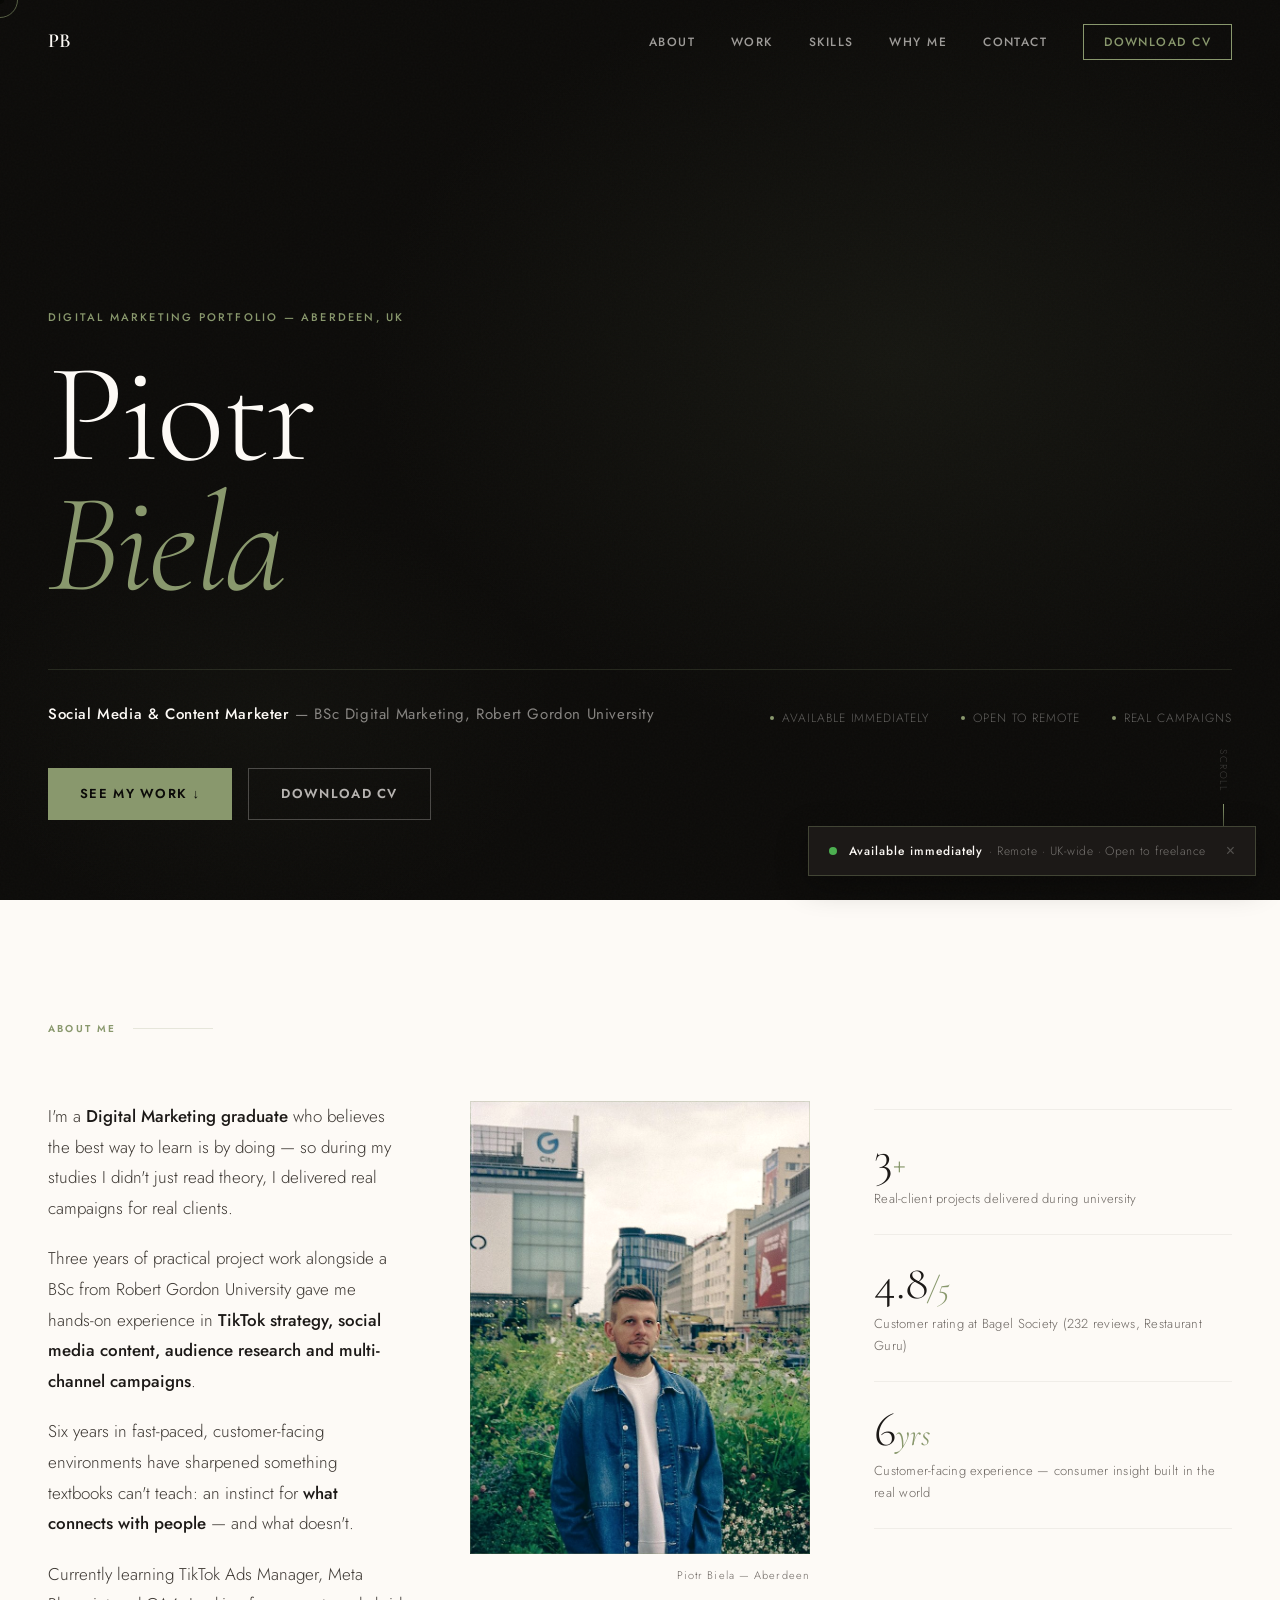
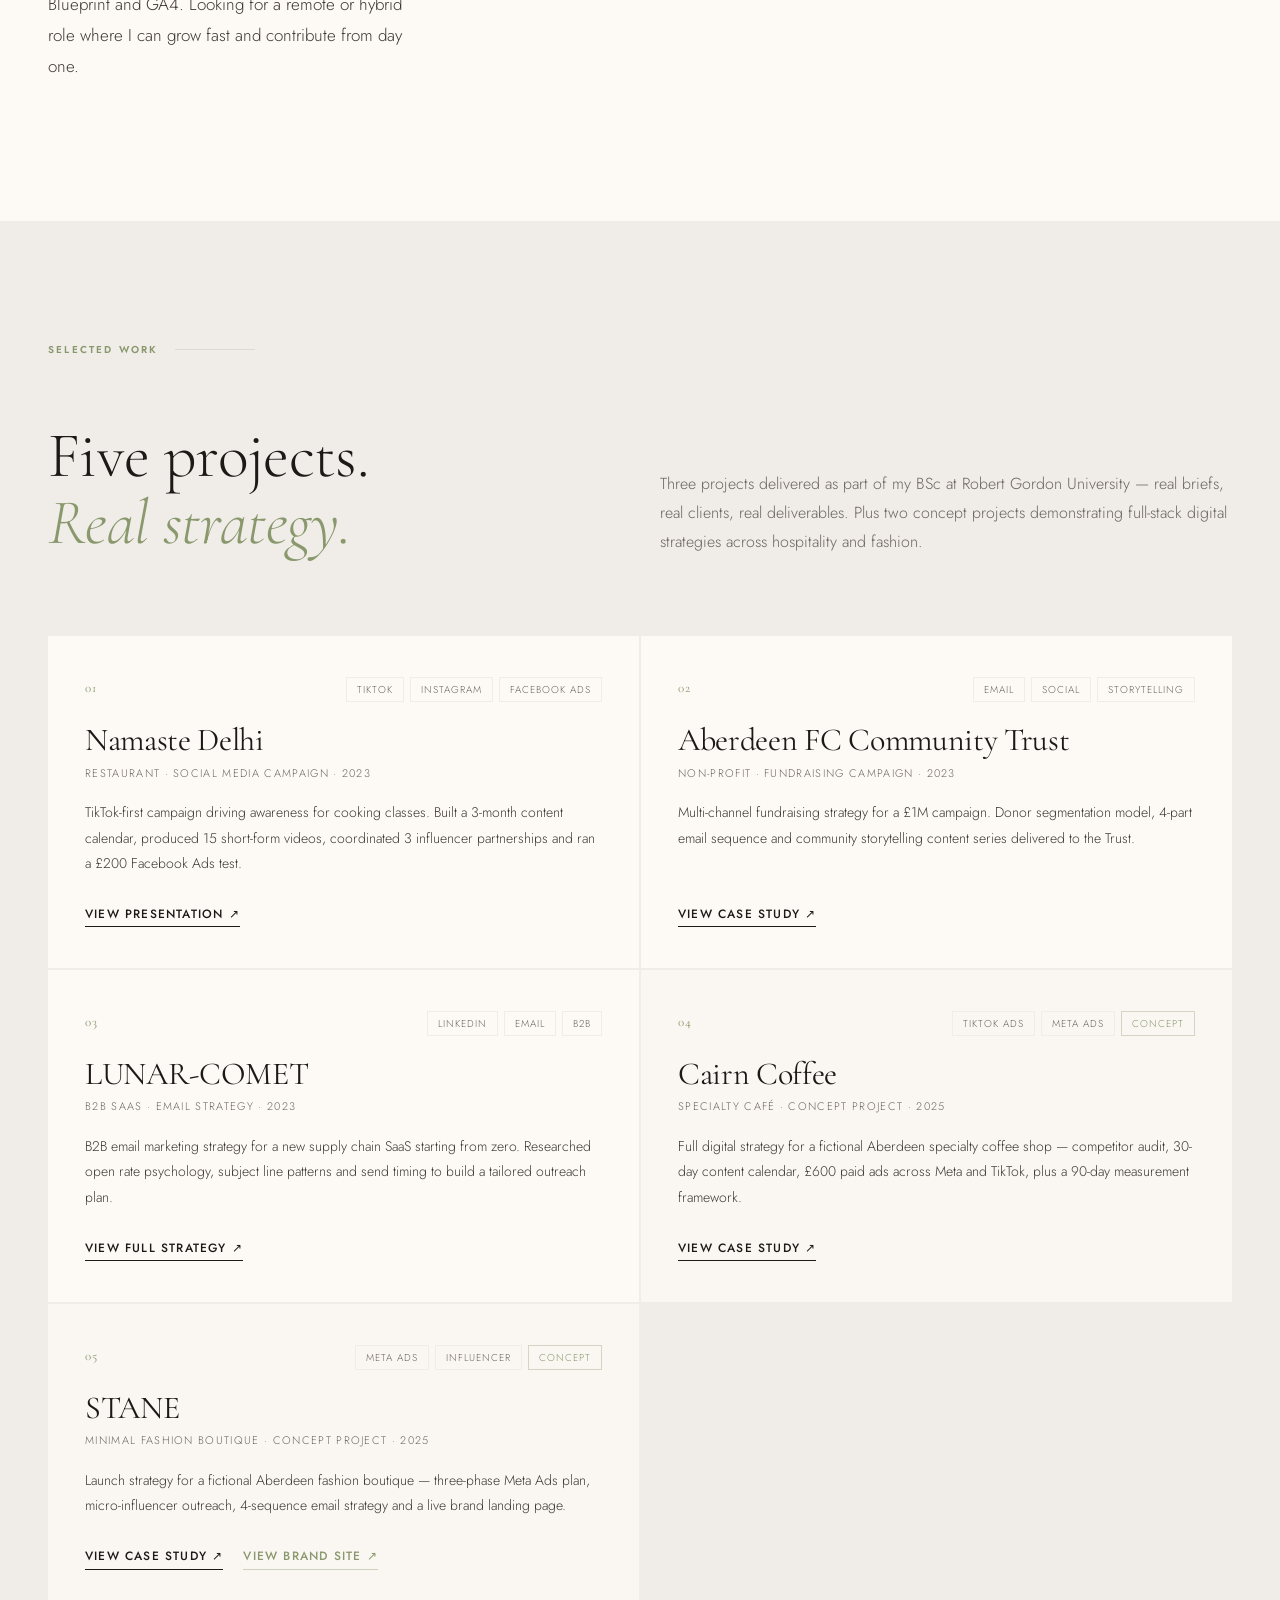
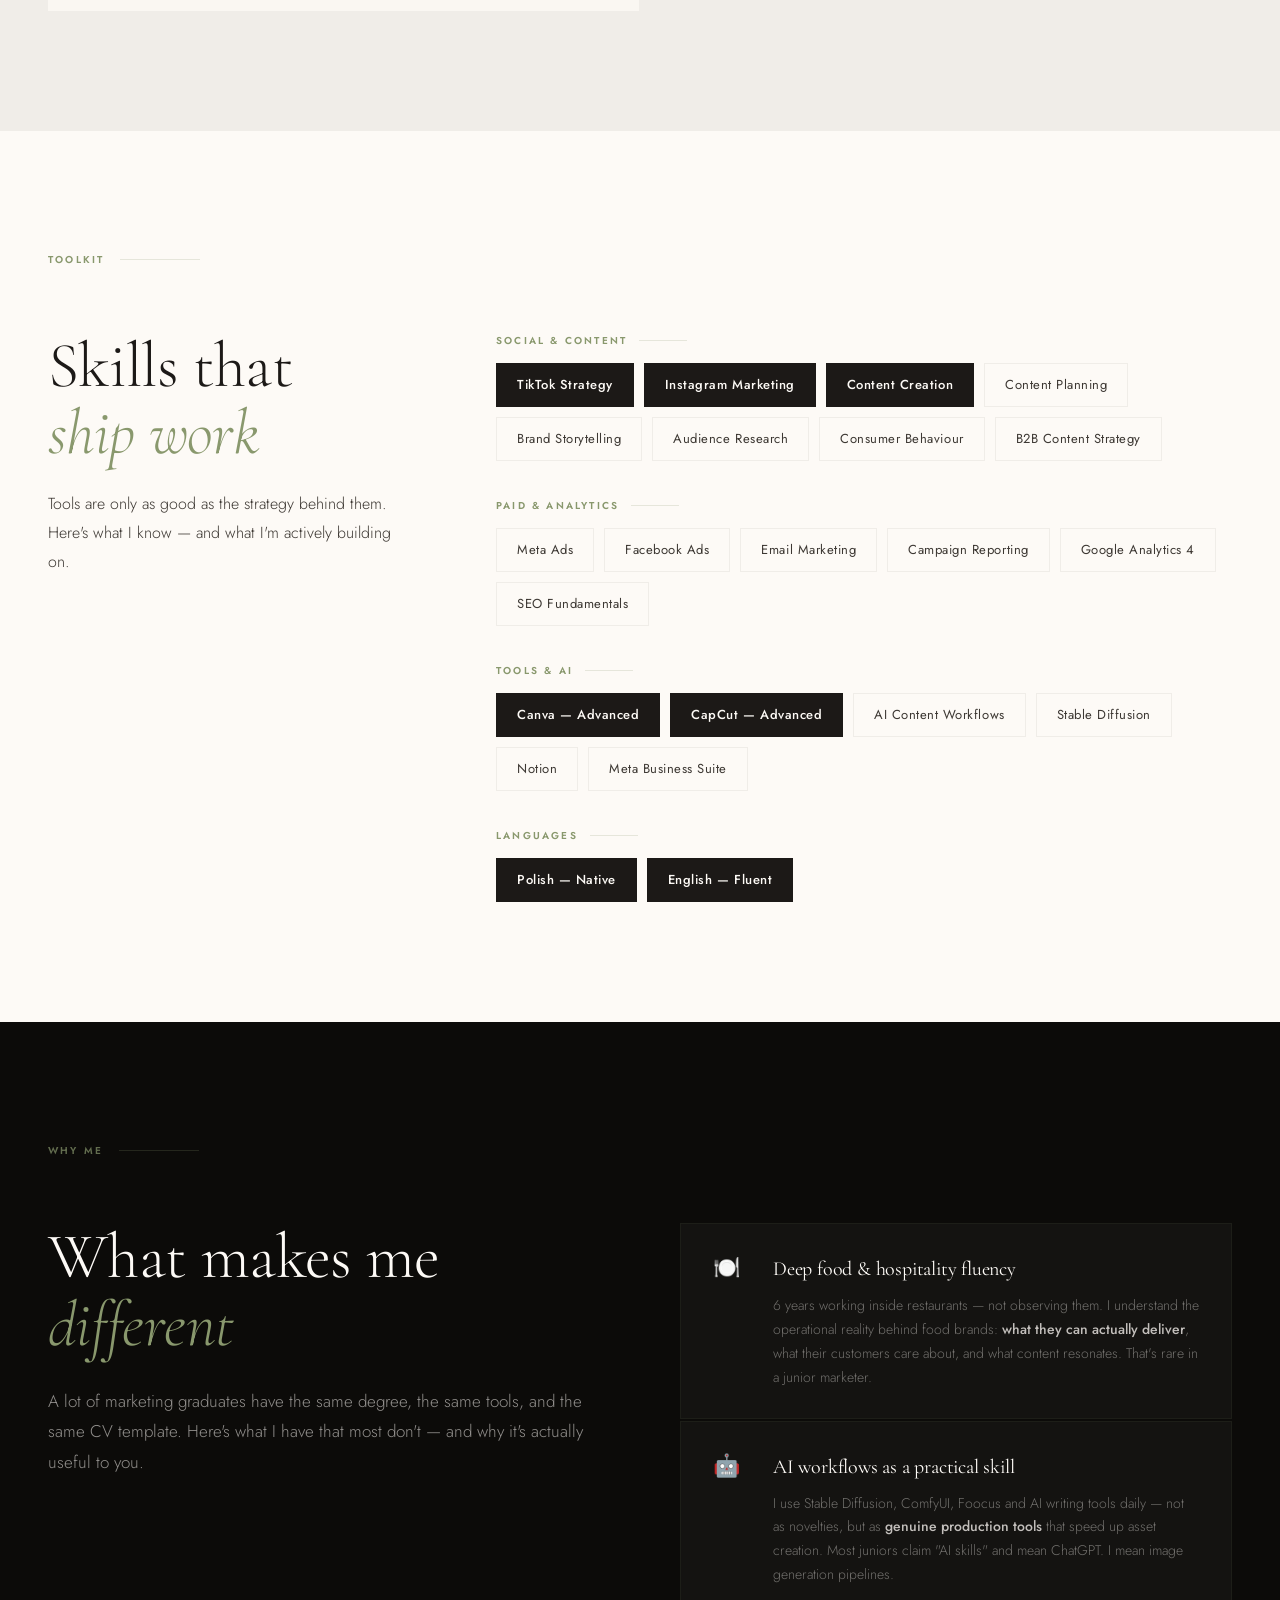
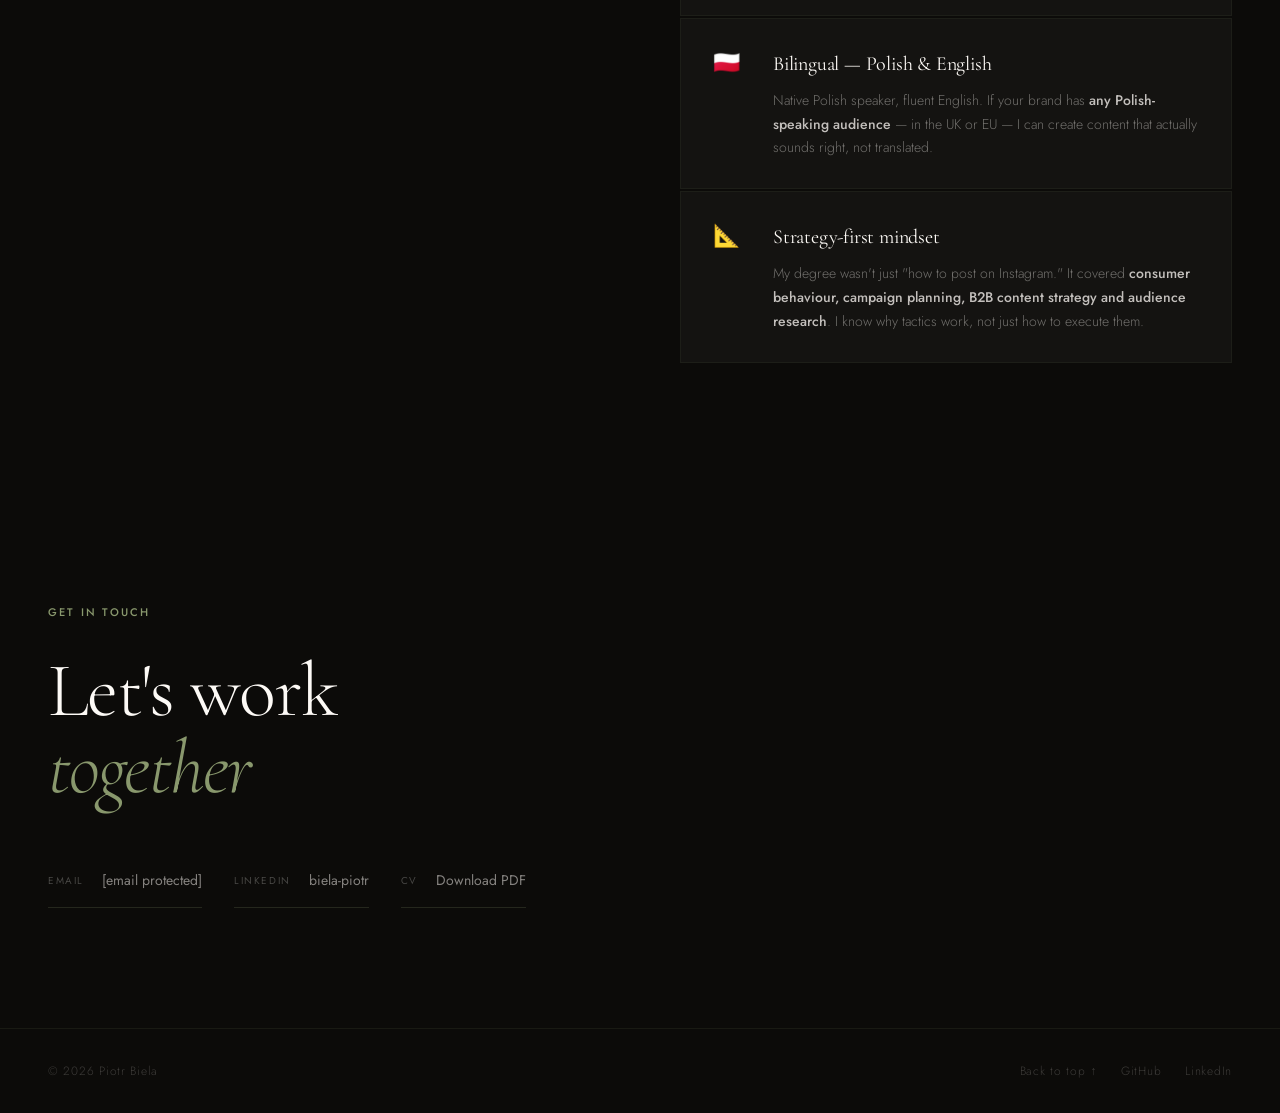
==== commit 16ec5f8c: "design: switch accent from gold to sage green" ====
--- a/index.html
+++ b/index.html
@@ -79,11 +79,11 @@
   --off-black:#1C1917;
   --cream:    #FDFAF6;
   --cream-dk: #F0EDE8;
-  --amber:    #B8860B;
-  --amber-lt: #CFA020;
+  --amber:    #89986D;
+  --amber-lt: #9CAB84;
   --warm:     #6B6560;
   --muted:    #3D3833;
-  --border:   rgba(184,134,11,0.2);
+  --border:   rgba(137,152,109,0.2);
   --font-display: 'Cormorant Garamond', serif;
   --font-body:    'Jost', sans-serif;
   --ease: cubic-bezier(0.25, 0.1, 0.25, 1);
@@ -204,8 +204,8 @@
   position: absolute;
   inset: 0;
   background: 
-    radial-gradient(ellipse 60% 60% at 70% 40%, rgba(184,134,11,0.08) 0%, transparent 70%),
-    radial-gradient(ellipse 40% 40% at 20% 80%, rgba(184,134,11,0.04) 0%, transparent 60%);
+    radial-gradient(ellipse 60% 60% at 70% 40%, rgba(137,152,109,0.08) 0%, transparent 70%),
+    radial-gradient(ellipse 40% 40% at 20% 80%, rgba(137,152,109,0.04) 0%, transparent 60%);
 }
 
 .hero-grain {
@@ -249,7 +249,7 @@
   align-items: flex-end;
   margin-top: 60px;
   padding-top: 32px;
-  border-top: 1px solid rgba(184,134,11,0.2);
+  border-top: 1px solid rgba(137,152,109,0.2);
   opacity: 0;
   transform: translateY(20px);
   animation: fadeUp 0.8s 0.8s var(--ease-out) forwards;
@@ -374,7 +374,7 @@
   content: '';
   position: absolute;
   inset: 0;
-  border: 1px solid rgba(184,134,11,0.25);
+  border: 1px solid rgba(137,152,109,0.25);
   pointer-events: none;
   z-index: 1;
 }
@@ -442,7 +442,7 @@
 .now-card {
   background: rgba(253,250,246,0.04);
   padding: 40px 36px;
-  border: 1px solid rgba(184,134,11,0.1);
+  border: 1px solid rgba(137,152,109,0.1);
   transition: background 0.3s, border-color 0.3s;
   position: relative;
   overflow: hidden;
@@ -456,7 +456,7 @@
   background: var(--amber);
   transition: height 0.4s var(--ease-out);
 }
-.now-card:hover { background: rgba(253,250,246,0.07); border-color: rgba(184,134,11,0.25); }
+.now-card:hover { background: rgba(253,250,246,0.07); border-color: rgba(137,152,109,0.25); }
 .now-card:hover::before { height: 100%; }
 
 .now-icon { font-size: 28px; margin-bottom: 20px; display: block; }
@@ -725,7 +725,7 @@
   font-size: 9px;
   letter-spacing: 0.08em;
   padding: 3px 8px;
-  border: 1px solid rgba(184, 134, 11, 0.25);
+  border: 1px solid rgba(137, 152, 109, 0.25);
   color: rgba(253, 250, 246, 0.4);
 }
 
@@ -742,10 +742,10 @@
   top: -200px; right: -200px;
   width: 600px; height: 600px;
   border-radius: 50%;
-  background: radial-gradient(circle, rgba(184,134,11,0.06) 0%, transparent 70%);
+  background: radial-gradient(circle, rgba(137,152,109,0.06) 0%, transparent 70%);
   pointer-events: none;
 }
-.ai-tool-label { color: rgba(184,134,11,0.7); }
+.ai-tool-label { color: rgba(137,152,109,0.7); }
 .ai-tool-title { color: var(--cream); margin-bottom: 12px; }
 .ai-tool-title em { color: var(--amber); }
 .ai-tool-subtitle {
@@ -759,7 +759,7 @@
 
 .ai-tool-box {
   background: rgba(253,250,246,0.03);
-  border: 1px solid rgba(184,134,11,0.15);
+  border: 1px solid rgba(137,152,109,0.15);
   padding: 40px;
   max-width: 760px;
 }
@@ -782,7 +782,7 @@
   font-weight: 600;
   letter-spacing: 0.18em;
   text-transform: uppercase;
-  color: rgba(184,134,11,0.7);
+  color: rgba(137,152,109,0.7);
 }
 .ai-input, .ai-select {
   background: rgba(253,250,246,0.05);
@@ -800,7 +800,7 @@
   -webkit-appearance: none;
 }
 .ai-input::placeholder { color: rgba(253,250,246,0.2); }
-.ai-input:focus, .ai-select:focus { border-color: rgba(184,134,11,0.5); }
+.ai-input:focus, .ai-select:focus { border-color: rgba(137,152,109,0.5); }
 .ai-select option { background: var(--off-black); }
 
 .ai-generate-btn {
@@ -821,7 +821,7 @@
 .ai-generate-btn:hover { background: var(--amber-lt); }
 .ai-generate-btn:active { transform: scale(0.98); }
 .ai-generate-btn:disabled {
-  background: rgba(184,134,11,0.3);
+  background: rgba(137,152,109,0.3);
   color: rgba(0,0,0,0.4);
   cursor: not-allowed;
 }
@@ -839,7 +839,7 @@
   font-weight: 600;
   letter-spacing: 0.18em;
   text-transform: uppercase;
-  color: rgba(184,134,11,0.6);
+  color: rgba(137,152,109,0.6);
   margin-bottom: 16px;
 }
 
@@ -875,7 +875,7 @@
   gap: 16px;
   transition: border-color 0.2s, background 0.2s;
 }
-.hook-card:hover { border-color: rgba(184,134,11,0.25); background: rgba(253,250,246,0.07); }
+.hook-card:hover { border-color: rgba(137,152,109,0.25); background: rgba(253,250,246,0.07); }
 .hook-num {
   font-family: var(--font-display);
   font-size: 13px;
@@ -964,7 +964,7 @@
   text-decoration: none;
   transition: color 0.2s;
   padding: 14px 0;
-  border-bottom: 1px solid rgba(184,134,11,0.2);
+  border-bottom: 1px solid rgba(137,152,109,0.2);
 }
 .contact-link:hover { color: var(--amber); border-bottom-color: var(--amber); }
 .contact-link-label {
@@ -979,7 +979,7 @@
 footer {
   background: var(--black);
   padding: 32px 48px;
-  border-top: 1px solid rgba(184,134,11,0.1);
+  border-top: 1px solid rgba(137,152,109,0.1);
   display: flex;
   justify-content: space-between;
   align-items: center;
@@ -1006,7 +1006,7 @@
   right: 24px;
   z-index: 800;
   background: var(--off-black);
-  border: 1px solid rgba(184,134,11,0.35);
+  border: 1px solid rgba(137,152,109,0.35);
   padding: 14px 20px;
   display: flex;
   align-items: center;
@@ -1055,7 +1055,7 @@
 
 /* ─── WHY ME ─────────────────────────────────────────── */
 #whyme { background: var(--black); padding: 120px 48px; }
-#whyme .section-label { color: rgba(184,134,11,0.7); }
+#whyme .section-label { color: rgba(137,152,109,0.7); }
 
 .whyme-grid {
   display: grid;
@@ -1076,7 +1076,7 @@
 
 .whyme-card {
   background: rgba(253,250,246,0.03);
-  border: 1px solid rgba(184,134,11,0.08);
+  border: 1px solid rgba(137,152,109,0.08);
   padding: 28px 32px;
   display: grid;
   grid-template-columns: 40px 1fr;
@@ -1086,7 +1086,7 @@
 }
 .whyme-card:hover {
   background: rgba(253,250,246,0.06);
-  border-color: rgba(184,134,11,0.2);
+  border-color: rgba(137,152,109,0.2);
 }
 .whyme-icon {
   font-size: 22px;
@@ -1136,12 +1136,12 @@
   font-family: var(--font-display);
   font-size: 96px;
   font-weight: 300;
-  color: rgba(184,134,11,0.07);
+  color: rgba(137,152,109,0.07);
   line-height: 1;
   pointer-events: none;
   transition: color 0.3s;
 }
-.process-step:hover::after { color: rgba(184,134,11,0.13); }
+.process-step:hover::after { color: rgba(137,152,109,0.13); }
 
 .process-num {
   font-size: 10px;
@@ -1270,7 +1270,7 @@
   color: var(--warm);
 }
 .concept-tag {
-  border-color: rgba(184,134,11,0.35);
+  border-color: rgba(137,152,109,0.35);
   color: var(--amber);
 }
 .work-card-name {
@@ -1315,7 +1315,7 @@
 }
 .work-card-link:hover { color: var(--amber); border-color: var(--amber); }
 .work-card-links { display: flex; gap: 20px; flex-wrap: wrap; }
-.work-card-link-alt { color: var(--amber); border-color: rgba(184,134,11,0.4); }
+.work-card-link-alt { color: var(--amber); border-color: rgba(137,152,109,0.4); }
 .work-card-link-alt:hover { border-color: var(--amber); }
 
 @media (max-width: 768px) {
@@ -1433,7 +1433,7 @@
   padding: 14px 0;
   letter-spacing: -0.01em;
   transition: color 0.2s;
-  border-bottom: 1px solid rgba(184,134,11,0.1);
+  border-bottom: 1px solid rgba(137,152,109,0.1);
   width: 100%;
   text-align: center;
 }
@@ -1446,7 +1446,7 @@
   letter-spacing: 0.12em !important;
   text-transform: uppercase;
   color: var(--amber) !important;
-  border: 1px solid rgba(184,134,11,0.5) !important;
+  border: 1px solid rgba(137,152,109,0.5) !important;
   border-radius: 0;
   padding: 14px 40px !important;
   margin-top: 28px;
@@ -2073,7 +2073,7 @@
   if (!isOpen) {
     body.classList.add('open');
     body.style.maxHeight = body.scrollHeight + 500 + 'px';
-    el.style.borderColor = 'rgba(184,134,11,0.3)';
+    el.style.borderColor = 'rgba(137,152,109,0.3)';
   }
 }
 
@@ -2097,7 +2097,7 @@
   if (!brand) {
     const inp = document.getElementById('brand-input');
     inp.focus();
-    inp.style.borderColor = 'rgba(184,134,11,0.8)';
+    inp.style.borderColor = 'rgba(137,152,109,0.8)';
     setTimeout(() => inp.style.borderColor = '', 1200);
     return;
   }
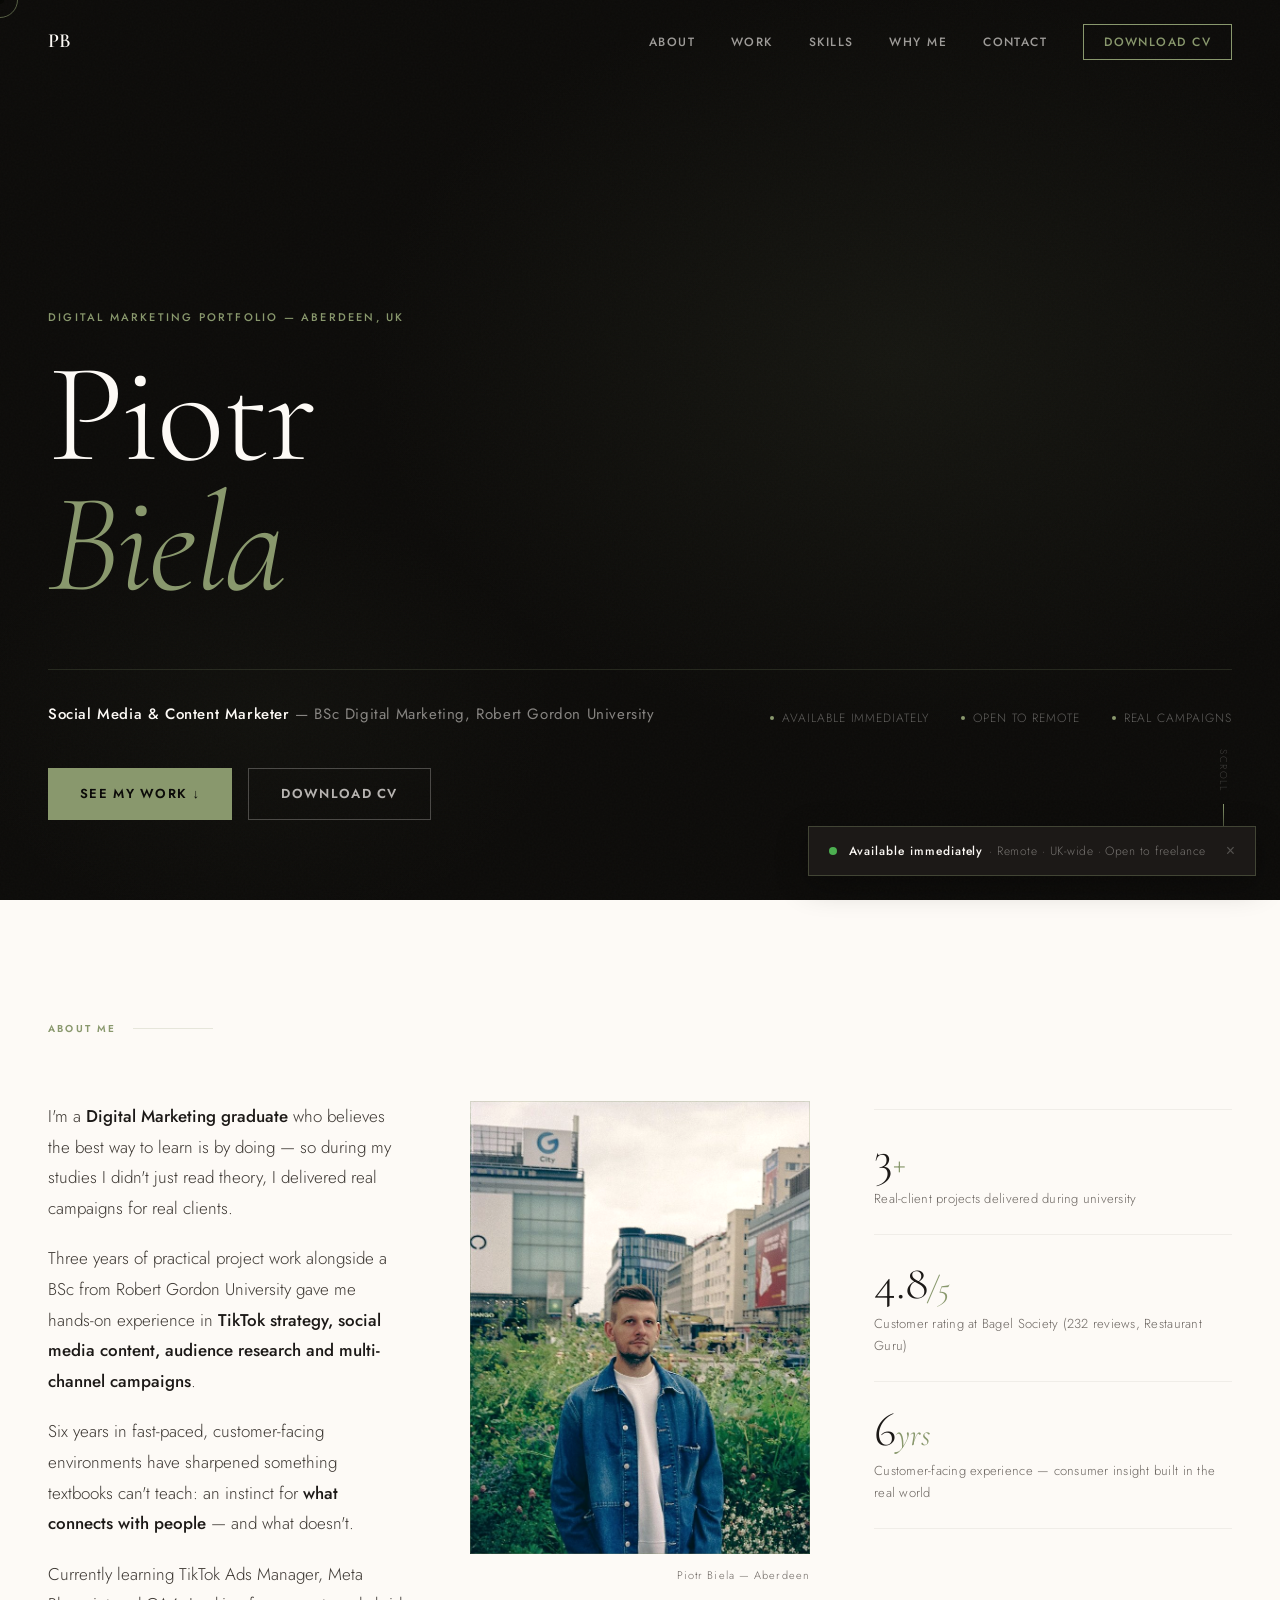
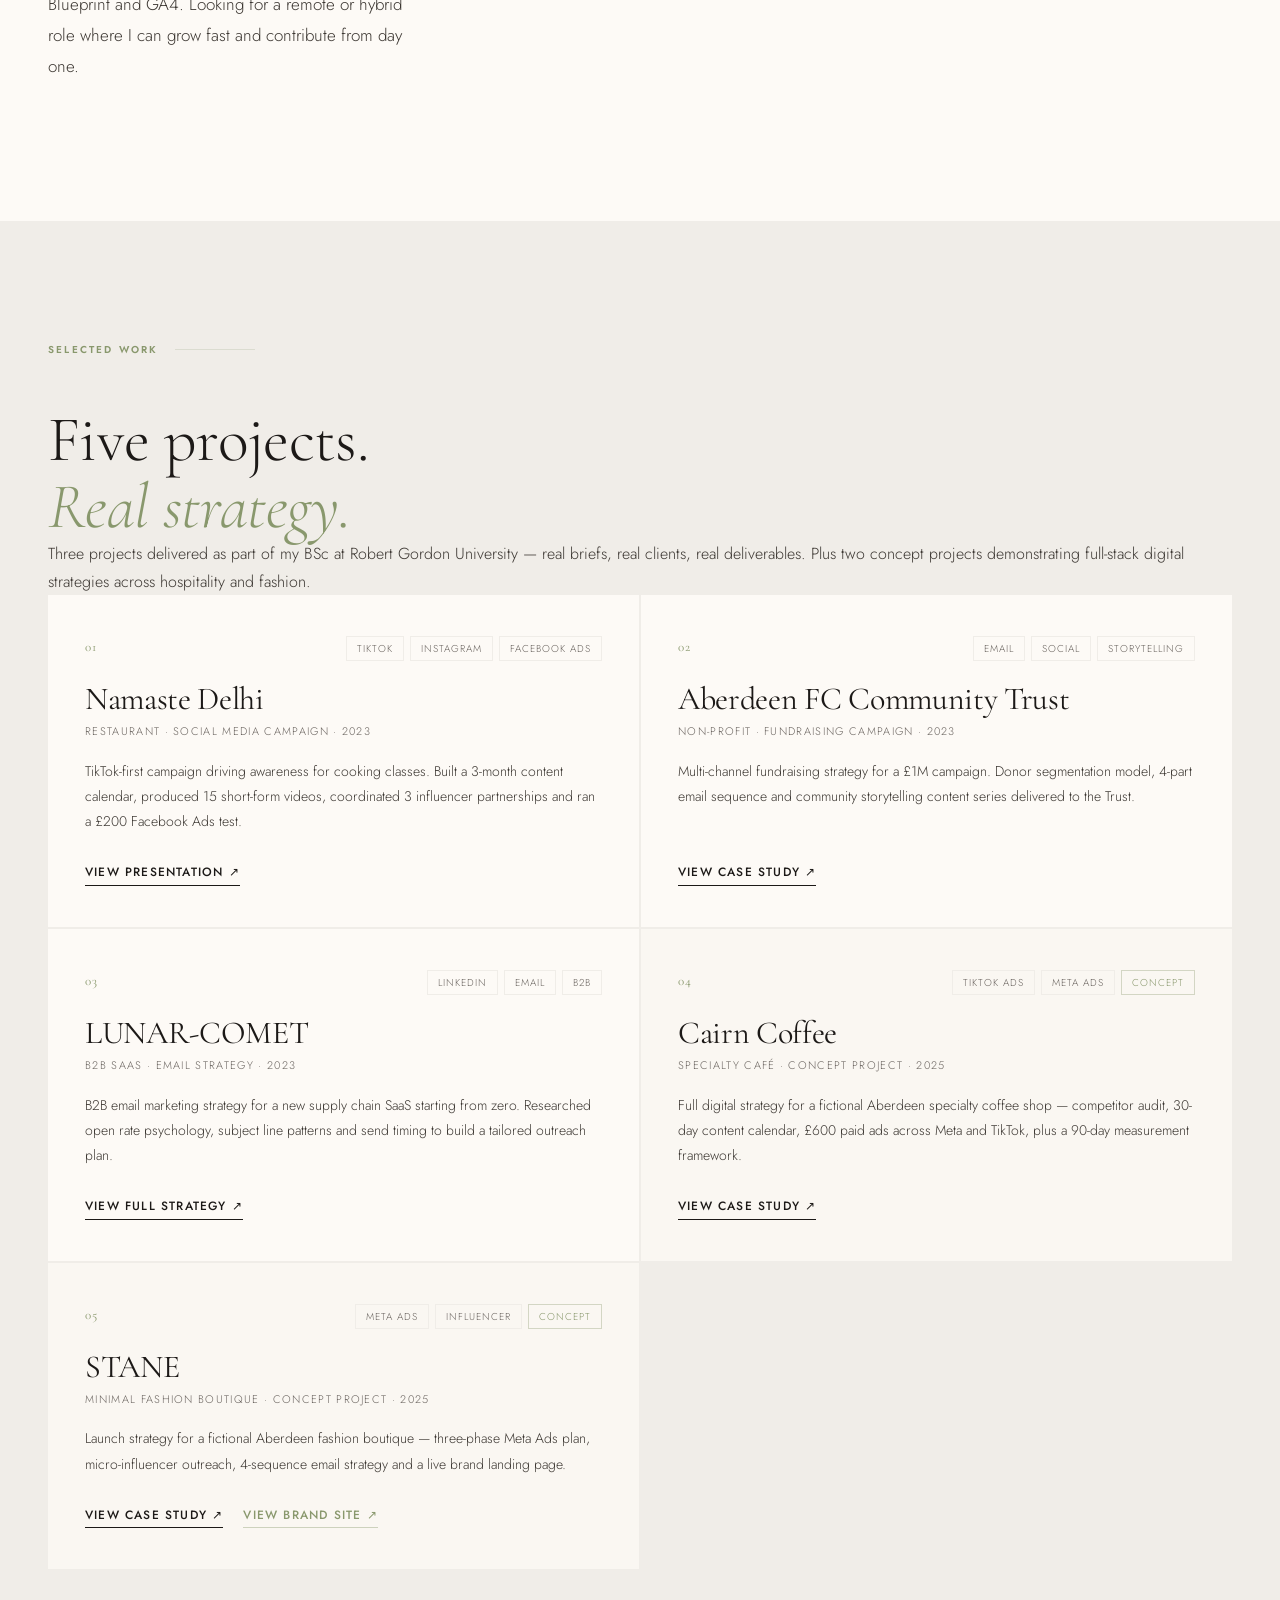
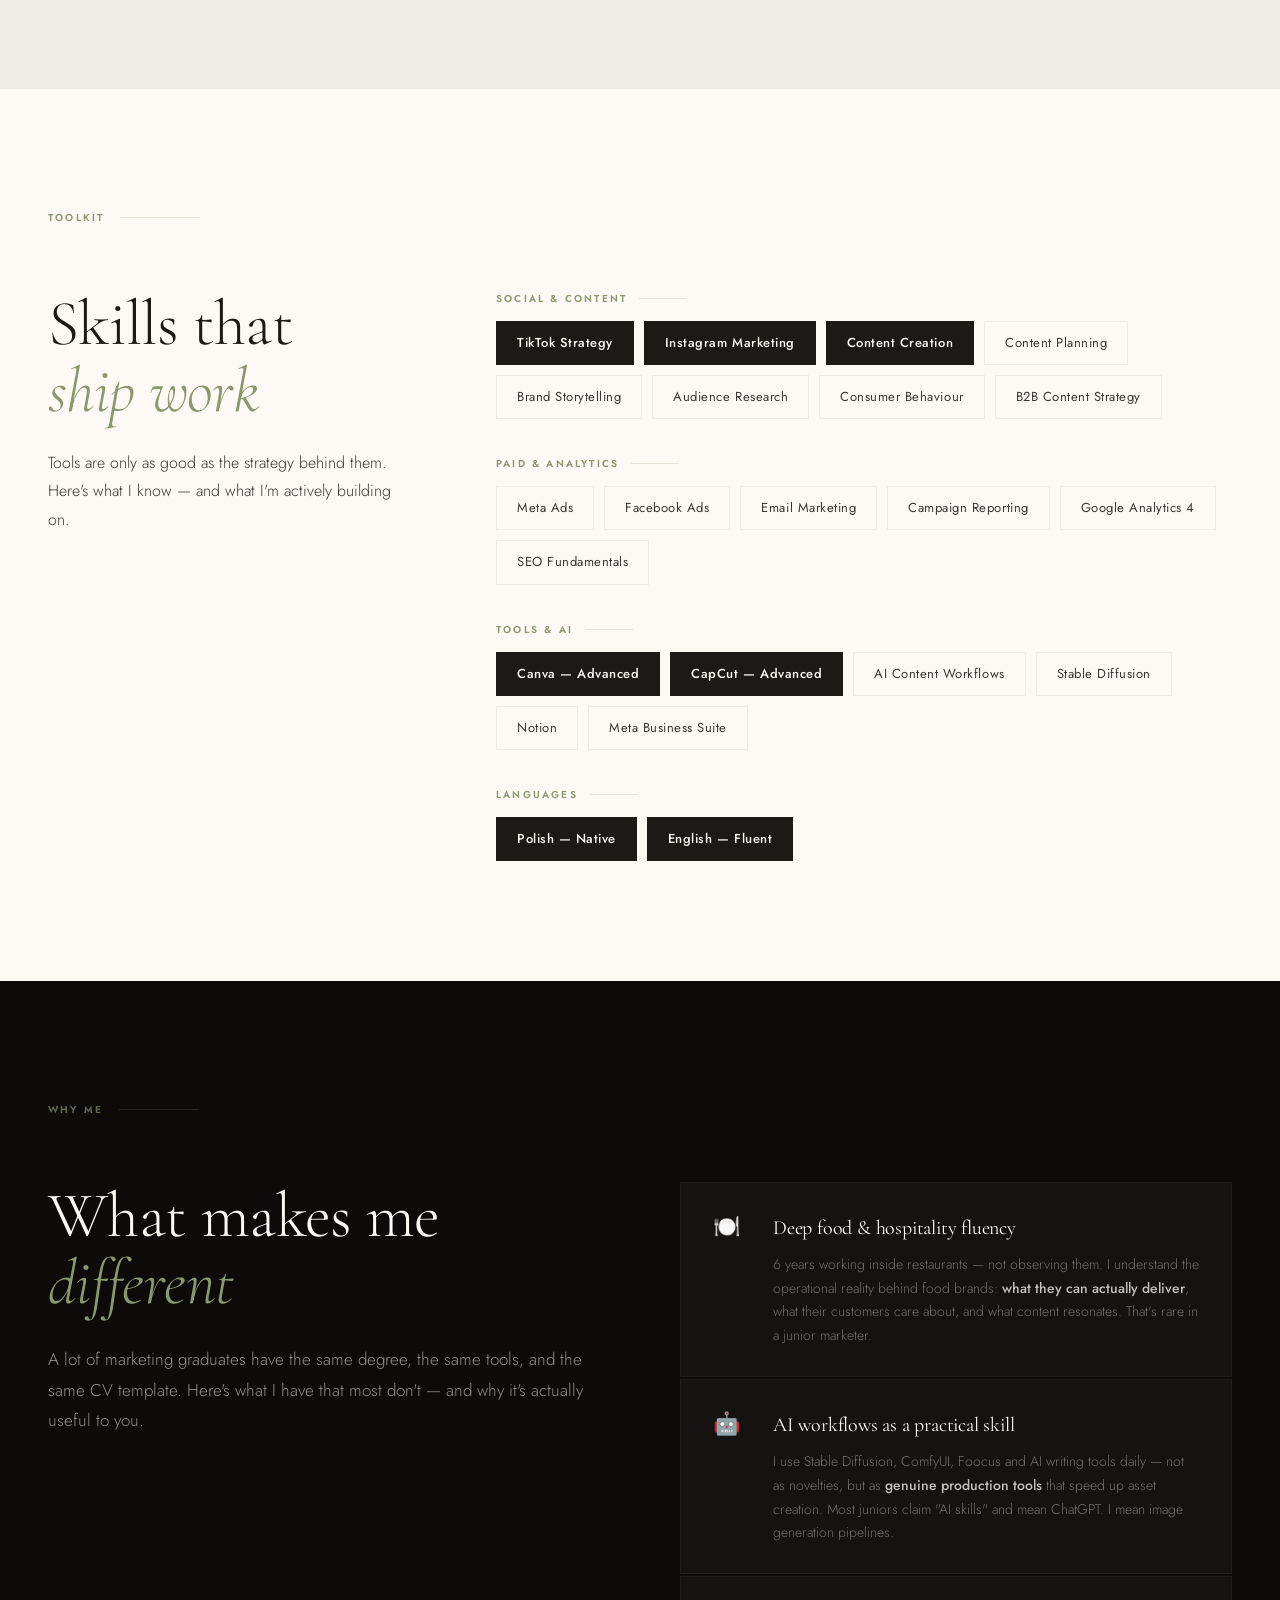
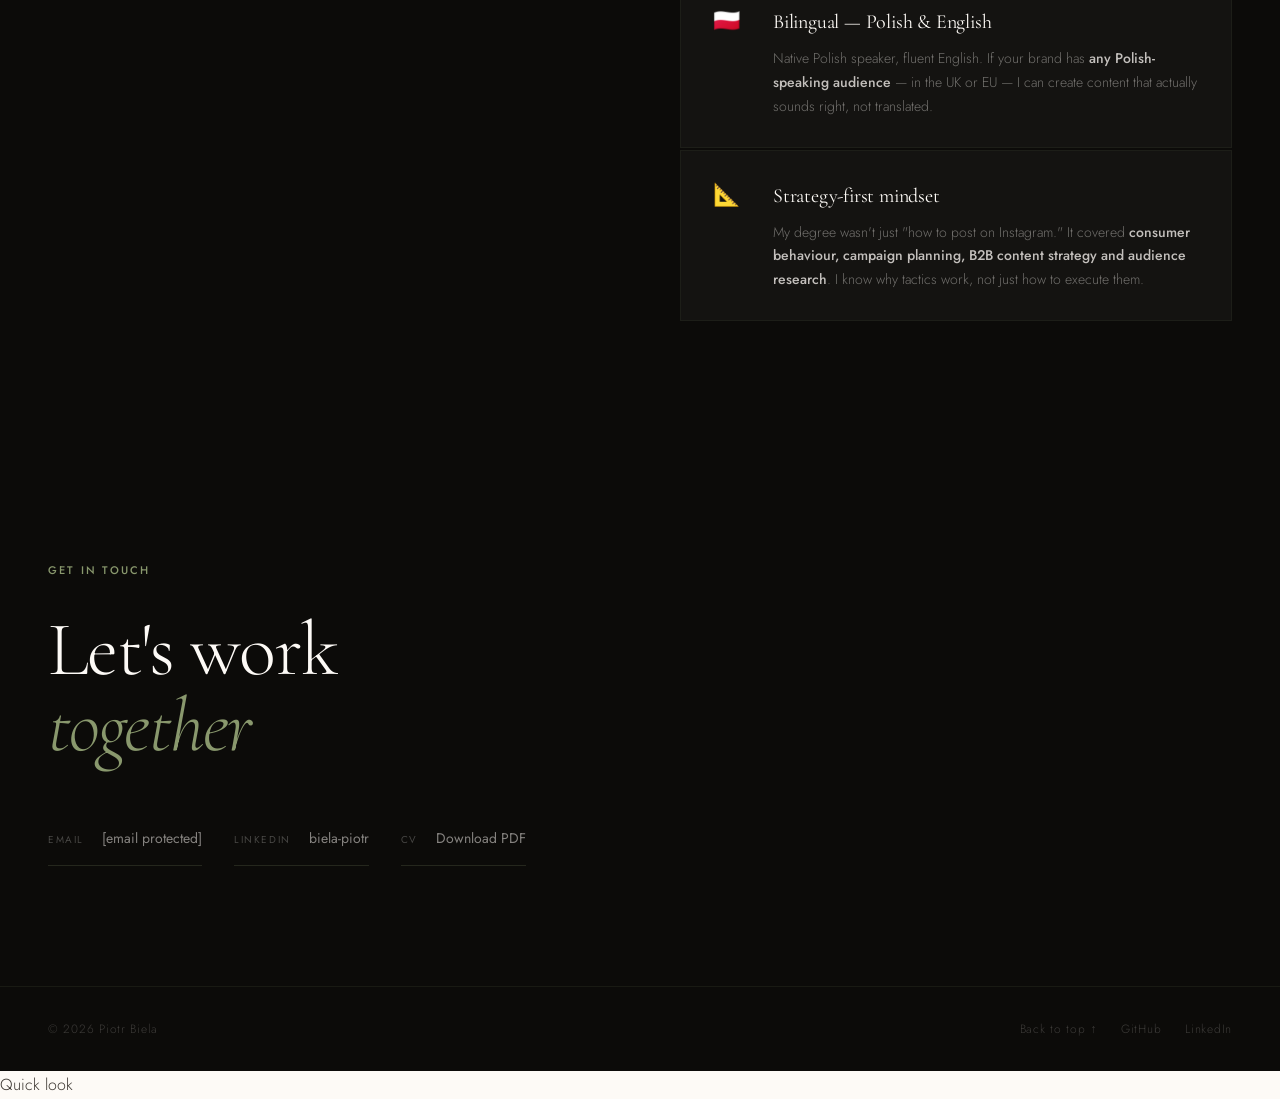
==== commit 629c3043: "fix: XSS, dead CSS, rAF loop, noopener, --accent rename, nav logic" ====
--- a/index.html
+++ b/index.html
@@ -79,8 +79,8 @@
   --off-black:#1C1917;
   --cream:    #FDFAF6;
   --cream-dk: #F0EDE8;
-  --amber:    #89986D;
-  --amber-lt: #9CAB84;
+  --accent:    #89986D;
+  --accent-lt: #9CAB84;
   --warm:     #6B6560;
   --muted:    #3D3833;
   --border:   rgba(137,152,109,0.2);
@@ -106,7 +106,7 @@
 .cursor {
   position: fixed;
   width: 8px; height: 8px;
-  background: var(--amber);
+  background: var(--accent);
   border-radius: 50%;
   pointer-events: none;
   z-index: 9999;
@@ -117,7 +117,7 @@
 .cursor-ring {
   position: fixed;
   width: 36px; height: 36px;
-  border: 1px solid var(--amber);
+  border: 1px solid var(--accent);
   border-radius: 50%;
   pointer-events: none;
   z-index: 9998;
@@ -134,7 +134,7 @@
   position: fixed;
   top: 0; left: 0;
   height: 2px;
-  background: var(--amber);
+  background: var(--accent);
   z-index: 1000;
   width: 0%;
   transition: width 0.05s linear;
@@ -181,12 +181,12 @@
 }
 .nav-links a:hover { color: var(--cream); }
 .nav-cv {
-  border: 1px solid var(--amber) !important;
-  color: var(--amber) !important;
+  border: 1px solid var(--accent) !important;
+  color: var(--accent) !important;
   padding: 8px 20px;
   transition: background 0.2s, color 0.2s !important;
 }
-.nav-cv:hover { background: var(--amber) !important; color: var(--black) !important; }
+.nav-cv:hover { background: var(--accent) !important; color: var(--black) !important; }
 
 /* ─── HERO ───────────────────────────────────────────── */
 .hero {
@@ -220,7 +220,7 @@
   font-weight: 500;
   letter-spacing: 0.2em;
   text-transform: uppercase;
-  color: var(--amber);
+  color: var(--accent);
   margin-bottom: 24px;
   opacity: 0;
   transform: translateY(20px);
@@ -240,7 +240,7 @@
 }
 .hero-name em {
   font-style: italic;
-  color: var(--amber);
+  color: var(--accent);
 }
 
 .hero-bottom {
@@ -280,7 +280,7 @@
   display: inline-block;
   width: 4px; height: 4px;
   border-radius: 50%;
-  background: var(--amber);
+  background: var(--accent);
 }
 
 .scroll-hint {
@@ -303,7 +303,7 @@
   display: block;
   width: 1px;
   height: 48px;
-  background: linear-gradient(to bottom, var(--amber), transparent);
+  background: linear-gradient(to bottom, var(--accent), transparent);
   animation: growDown 1.5s 1.6s var(--ease-out) forwards;
   transform-origin: top;
   transform: scaleY(0);
@@ -317,7 +317,7 @@
   font-weight: 600;
   letter-spacing: 0.22em;
   text-transform: uppercase;
-  color: var(--amber);
+  color: var(--accent);
   margin-bottom: 48px;
   display: flex;
   align-items: center;
@@ -339,7 +339,7 @@
   line-height: 1.05;
   letter-spacing: -0.01em;
 }
-.section-title em { font-style: italic; color: var(--amber); }
+.section-title em { font-style: italic; color: var(--accent); }
 
 /* ─── ABOUT PHOTO ────────────────────────────────────── */
 .about-grid {
@@ -419,56 +419,13 @@
   color: var(--off-black);
   line-height: 1;
 }
-.stat-num em { font-style: italic; color: var(--amber); font-size: 32px; }
+.stat-num em { font-style: italic; color: var(--accent); font-size: 32px; }
 .stat-label {
   font-size: 13px;
   color: var(--warm);
   margin-top: 6px;
   letter-spacing: 0.02em;
 }
-
-/* ─── NOW ────────────────────────────────────────────── */
-#now { background: var(--off-black); }
-#now .section-label, #now .section-title { color: var(--cream); }
-#now .section-title em { color: var(--amber); }
-
-.now-grid {
-  display: grid;
-  grid-template-columns: repeat(3, 1fr);
-  gap: 2px;
-  margin-top: 64px;
-}
-
-.now-card {
-  background: rgba(253,250,246,0.04);
-  padding: 40px 36px;
-  border: 1px solid rgba(137,152,109,0.1);
-  transition: background 0.3s, border-color 0.3s;
-  position: relative;
-  overflow: hidden;
-}
-.now-card::before {
-  content: '';
-  position: absolute;
-  top: 0; left: 0;
-  width: 3px;
-  height: 0;
-  background: var(--amber);
-  transition: height 0.4s var(--ease-out);
-}
-.now-card:hover { background: rgba(253,250,246,0.07); border-color: rgba(137,152,109,0.25); }
-.now-card:hover::before { height: 100%; }
-
-.now-icon { font-size: 28px; margin-bottom: 20px; display: block; }
-.now-title {
-  font-family: var(--font-display);
-  font-size: 24px;
-  font-weight: 400;
-  color: var(--cream);
-  margin-bottom: 12px;
-  letter-spacing: -0.01em;
-}
-.now-desc { font-size: 14px; color: rgba(253,250,246,0.45); line-height: 1.7; }
 
 /* ─── SKILLS ─────────────────────────────────────────── */
 #skills { background: var(--cream); }
@@ -509,224 +466,19 @@
   content: '';
   position: absolute;
   inset: 0;
-  background: var(--amber);
+  background: var(--accent);
   transform: scaleX(0);
   transform-origin: left;
   transition: transform 0.3s var(--ease-out);
   z-index: -1;
 }
-.skill-tag:hover { color: var(--black); border-color: var(--amber); }
+.skill-tag:hover { color: var(--black); border-color: var(--accent); }
 .skill-tag:hover::after { transform: scaleX(1); }
 .skill-tag.featured {
   background: var(--off-black);
   color: var(--cream);
   border-color: var(--off-black);
   font-weight: 500;
-}
-
-/* ─── CASE STUDIES ───────────────────────────────────── */
-#work { background: var(--cream-dk); padding-bottom: 160px; }
-
-.work-intro {
-  display: grid;
-  grid-template-columns: 1fr 1fr;
-  gap: 40px;
-  margin-top: 64px;
-  margin-bottom: 80px;
-  align-items: end;
-}
-.work-intro p { font-size: 16px; line-height: 1.8; color: var(--warm); }
-
-.case-list { display: flex; flex-direction: column; gap: 2px; }
-
-.case-item {
-  background: var(--cream);
-  border: 1px solid transparent;
-  transition: border-color 0.3s, background 0.3s;
-  cursor: pointer;
-}
-.case-item:hover { border-color: var(--border); }
-
-.case-header {
-  display: grid;
-  grid-template-columns: 80px 1fr auto auto;
-  align-items: center;
-  gap: 32px;
-  padding: 36px 40px;
-}
-
-.case-num {
-  font-family: var(--font-display);
-  font-size: 13px;
-  font-weight: 400;
-  color: var(--amber);
-  letter-spacing: 0.08em;
-}
-
-.case-meta-top {
-  display: flex;
-  flex-direction: column;
-  gap: 6px;
-}
-
-.case-name {
-  font-family: var(--font-display);
-  font-size: 28px;
-  font-weight: 400;
-  color: var(--off-black);
-  letter-spacing: -0.01em;
-  transition: color 0.2s;
-}
-.case-item:hover .case-name { color: var(--amber); }
-
-.case-type {
-  font-size: 11px;
-  letter-spacing: 0.14em;
-  text-transform: uppercase;
-  color: var(--warm);
-}
-
-.case-tags {
-  display: flex;
-  gap: 8px;
-}
-.case-tag {
-  font-size: 11px;
-  padding: 4px 12px;
-  border: 1px solid var(--cream-dk);
-  color: var(--warm);
-  letter-spacing: 0.06em;
-}
-
-.case-arrow {
-  width: 36px; height: 36px;
-  border: 1px solid var(--cream-dk);
-  border-radius: 50%;
-  display: flex;
-  align-items: center;
-  justify-content: center;
-  font-size: 16px;
-  color: var(--warm);
-  transition: all 0.3s;
-  flex-shrink: 0;
-}
-.case-item:hover .case-arrow {
-  background: var(--off-black);
-  border-color: var(--off-black);
-  color: var(--cream);
-  transform: rotate(45deg);
-}
-
-.case-body {
-  max-height: 0;
-  overflow: hidden;
-  transition: max-height 0.5s var(--ease-out), opacity 0.4s;
-  opacity: 0;
-}
-.case-body.open { opacity: 1; }
-
-.case-body-inner {
-  padding: 0 40px 40px 40px;
-  display: grid;
-  grid-template-columns: 1fr 1fr;
-  gap: 48px;
-  padding-left: calc(40px + 80px + 32px);
-}
-
-.case-section-title {
-  font-size: 10px;
-  font-weight: 600;
-  letter-spacing: 0.2em;
-  text-transform: uppercase;
-  color: var(--amber);
-  margin-bottom: 12px;
-}
-
-.case-p {
-  font-size: 14px;
-  line-height: 1.8;
-  color: var(--muted);
-}
-
-.case-bullets {
-  list-style: none;
-  display: flex;
-  flex-direction: column;
-  gap: 8px;
-}
-.case-bullets li {
-  font-size: 14px;
-  color: var(--muted);
-  display: flex;
-  gap: 12px;
-  line-height: 1.6;
-}
-.case-bullets li::before {
-  content: '—';
-  color: var(--amber);
-  flex-shrink: 0;
-  font-family: var(--font-display);
-}
-
-.btn-case-pdf {
-  display: inline-flex;
-  align-items: center;
-  gap: 8px;
-  margin-top: 20px;
-  font-size: 12px;
-  font-weight: 500;
-  letter-spacing: 0.1em;
-  text-transform: uppercase;
-  color: var(--off-black);
-  text-decoration: none;
-  border-bottom: 1px solid var(--off-black);
-  padding-bottom: 2px;
-  transition: color 0.2s, border-color 0.2s;
-}
-.btn-case-pdf:hover { color: var(--amber); border-color: var(--amber); }
-
-/* ─── CASE HOVER PREVIEW ─────────────────────────────── */
-.case-preview {
-  position: fixed;
-  pointer-events: none;
-  z-index: 9990;
-  width: 260px;
-  background: var(--off-black);
-  padding: 20px 22px;
-  opacity: 0;
-  transform: translateY(8px) scale(0.97);
-  transition: opacity 0.2s ease, transform 0.2s ease;
-  border-left: 2px solid var(--amber);
-}
-.case-preview.visible {
-  opacity: 1;
-  transform: translateY(0) scale(1);
-}
-.case-preview-label {
-  font-size: 8px;
-  font-weight: 600;
-  letter-spacing: 0.2em;
-  text-transform: uppercase;
-  color: var(--amber);
-  margin-bottom: 8px;
-}
-.case-preview-text {
-  font-size: 12px;
-  line-height: 1.65;
-  color: rgba(253, 250, 246, 0.65);
-}
-.case-preview-tags {
-  display: flex;
-  flex-wrap: wrap;
-  gap: 5px;
-  margin-top: 12px;
-}
-.case-preview-tag {
-  font-size: 9px;
-  letter-spacing: 0.08em;
-  padding: 3px 8px;
-  border: 1px solid rgba(137, 152, 109, 0.25);
-  color: rgba(253, 250, 246, 0.4);
 }
 
 /* ─── AI TOOL SECTION ────────────────────────────────── */
@@ -747,7 +499,7 @@
 }
 .ai-tool-label { color: rgba(137,152,109,0.7); }
 .ai-tool-title { color: var(--cream); margin-bottom: 12px; }
-.ai-tool-title em { color: var(--amber); }
+.ai-tool-title em { color: var(--accent); }
 .ai-tool-subtitle {
   font-size: 16px;
   color: rgba(253,250,246,0.4);
@@ -804,7 +556,7 @@
 .ai-select option { background: var(--off-black); }
 
 .ai-generate-btn {
-  background: var(--amber);
+  background: var(--accent);
   border: none;
   color: var(--black);
   font-family: var(--font-body);
@@ -818,7 +570,7 @@
   white-space: nowrap;
   align-self: end;
 }
-.ai-generate-btn:hover { background: var(--amber-lt); }
+.ai-generate-btn:hover { background: var(--accent-lt); }
 .ai-generate-btn:active { transform: scale(0.98); }
 .ai-generate-btn:disabled {
   background: rgba(137,152,109,0.3);
@@ -854,7 +606,7 @@
   display: inline-block;
   width: 4px; height: 4px;
   border-radius: 50%;
-  background: var(--amber);
+  background: var(--accent);
   animation: dot-bounce 1.2s infinite;
 }
 .ai-dots span:nth-child(2) { animation-delay: 0.2s; }
@@ -879,7 +631,7 @@
 .hook-num {
   font-family: var(--font-display);
   font-size: 13px;
-  color: var(--amber);
+  color: var(--accent);
   flex-shrink: 0;
   margin-top: 2px;
 }
@@ -901,7 +653,7 @@
   font-family: var(--font-body);
   letter-spacing: 0.06em;
 }
-.hook-copy:hover { border-color: var(--amber); color: var(--amber); }
+.hook-copy:hover { border-color: var(--accent); color: var(--accent); }
 .hook-copy.copied { border-color: #4CAF50; color: #4CAF50; }
 
 .ai-disclaimer {
@@ -933,7 +685,7 @@
   font-weight: 500;
   letter-spacing: 0.2em;
   text-transform: uppercase;
-  color: var(--amber);
+  color: var(--accent);
   margin-bottom: 32px;
 }
 
@@ -946,7 +698,7 @@
   margin-bottom: 48px;
   letter-spacing: -0.02em;
 }
-.contact-heading em { font-style: italic; color: var(--amber); }
+.contact-heading em { font-style: italic; color: var(--accent); }
 
 .contact-links {
   display: flex;
@@ -966,7 +718,7 @@
   padding: 14px 0;
   border-bottom: 1px solid rgba(137,152,109,0.2);
 }
-.contact-link:hover { color: var(--amber); border-bottom-color: var(--amber); }
+.contact-link:hover { color: var(--accent); border-bottom-color: var(--accent); }
 .contact-link-label {
   font-size: 10px;
   letter-spacing: 0.16em;
@@ -997,7 +749,7 @@
   transition: color 0.2s;
   letter-spacing: 0.06em;
 }
-.footer-links a:hover { color: var(--amber); }
+.footer-links a:hover { color: var(--accent); }
 
 /* ─── AVAILABILITY BANNER ───────────────────────────── */
 .avail-banner {
@@ -1107,64 +859,6 @@
 }
 .whyme-card-desc strong { color: rgba(253,250,246,0.75); font-weight: 500; }
 
-/* ─── PROCESS ────────────────────────────────────────── */
-#process { background: var(--cream-dk); padding: 120px 48px; }
-
-.process-steps {
-  display: grid;
-  grid-template-columns: repeat(4, 1fr);
-  gap: 2px;
-  margin-top: 64px;
-}
-
-.process-step {
-  background: var(--cream);
-  padding: 40px 32px;
-  border: 1px solid transparent;
-  position: relative;
-  transition: border-color 0.3s, background 0.3s;
-  overflow: hidden;
-}
-.process-step:hover {
-  border-color: var(--border);
-  background: #FAF7F2;
-}
-.process-step::after {
-  content: attr(data-num);
-  position: absolute;
-  top: -20px; right: 20px;
-  font-family: var(--font-display);
-  font-size: 96px;
-  font-weight: 300;
-  color: rgba(137,152,109,0.07);
-  line-height: 1;
-  pointer-events: none;
-  transition: color 0.3s;
-}
-.process-step:hover::after { color: rgba(137,152,109,0.13); }
-
-.process-num {
-  font-size: 10px;
-  font-weight: 600;
-  letter-spacing: 0.2em;
-  text-transform: uppercase;
-  color: var(--amber);
-  margin-bottom: 20px;
-}
-.process-step-title {
-  font-family: var(--font-display);
-  font-size: 28px;
-  font-weight: 400;
-  color: var(--off-black);
-  margin-bottom: 14px;
-  letter-spacing: -0.01em;
-}
-.process-step-desc {
-  font-size: 14px;
-  line-height: 1.7;
-  color: var(--warm);
-}
-
 @media (max-width: 900px) {
   .process-steps { grid-template-columns: 1fr 1fr; }
   .whyme-grid { grid-template-columns: 1fr; gap: 40px; }
@@ -1189,7 +883,7 @@
   align-items: center;
   gap: 8px;
   padding: 14px 32px;
-  background: var(--amber);
+  background: var(--accent);
   color: var(--black);
   font-family: var(--font-body);
   font-size: 13px;
@@ -1199,7 +893,7 @@
   text-decoration: none;
   transition: background 0.2s, transform 0.15s;
 }
-.btn-hero:hover { background: var(--amber-lt); transform: translateY(-2px); }
+.btn-hero:hover { background: var(--accent-lt); transform: translateY(-2px); }
 .btn-hero-ghost {
   background: transparent;
   color: rgba(253,250,246,0.7);
@@ -1234,7 +928,7 @@
   bottom: 0; left: 0;
   width: 0;
   height: 2px;
-  background: var(--amber);
+  background: var(--accent);
   transition: width 0.4s var(--ease-out);
 }
 .work-card:hover { border-color: var(--border); box-shadow: 0 8px 32px rgba(24,29,69,0.06); }
@@ -1251,7 +945,7 @@
   font-family: var(--font-display);
   font-size: 13px;
   font-weight: 400;
-  color: var(--amber);
+  color: var(--accent);
   letter-spacing: 0.08em;
   flex-shrink: 0;
 }
@@ -1271,7 +965,7 @@
 }
 .concept-tag {
   border-color: rgba(137,152,109,0.35);
-  color: var(--amber);
+  color: var(--accent);
 }
 .work-card-name {
   font-family: var(--font-display);
@@ -1283,7 +977,7 @@
   line-height: 1.1;
   transition: color 0.2s;
 }
-.work-card:hover .work-card-name { color: var(--amber); }
+.work-card:hover .work-card-name { color: var(--accent); }
 .work-card-type {
   font-size: 11px;
   letter-spacing: 0.12em;
@@ -1313,10 +1007,10 @@
   transition: color 0.2s, border-color 0.2s;
   align-self: flex-start;
 }
-.work-card-link:hover { color: var(--amber); border-color: var(--amber); }
+.work-card-link:hover { color: var(--accent); border-color: var(--accent); }
 .work-card-links { display: flex; gap: 20px; flex-wrap: wrap; }
-.work-card-link-alt { color: var(--amber); border-color: rgba(137,152,109,0.4); }
-.work-card-link-alt:hover { border-color: var(--amber); }
+.work-card-link-alt { color: var(--accent); border-color: rgba(137,152,109,0.4); }
+.work-card-link-alt:hover { border-color: var(--accent); }
 
 @media (max-width: 768px) {
   .work-cards { grid-template-columns: 1fr; }
@@ -1337,7 +1031,7 @@
   font-weight: 600;
   letter-spacing: 0.22em;
   text-transform: uppercase;
-  color: var(--amber);
+  color: var(--accent);
   margin-bottom: 14px;
   display: flex;
   align-items: center;
@@ -1445,7 +1139,7 @@
   font-weight: 500 !important;
   letter-spacing: 0.12em !important;
   text-transform: uppercase;
-  color: var(--amber) !important;
+  color: var(--accent) !important;
   border: 1px solid rgba(137,152,109,0.5) !important;
   border-radius: 0;
   padding: 14px 40px !important;
@@ -1576,7 +1270,7 @@
     <li><a href="#skills">Skills</a></li>
     <li><a href="#whyme">Why me</a></li>
     <li><a href="#contact">Contact</a></li>
-    <li><a href="Piotr_Biela_CV.pdf" target="_blank" class="nav-cv">Download CV</a></li>
+    <li><a href="Piotr_Biela_CV.pdf" target="_blank" class="nav-cv" rel="noopener noreferrer">Download CV</a></li>
   </ul>
   <button class="nav-hamburger" id="nav-hamburger" aria-label="Menu" aria-expanded="false">
     <span></span><span></span><span></span>
@@ -1590,7 +1284,7 @@
   <a href="#skills" class="nav-mobile-link">Skills</a>
   <a href="#whyme" class="nav-mobile-link">Why me</a>
   <a href="#contact" class="nav-mobile-link">Contact</a>
-  <a href="Piotr_Biela_CV.pdf" target="_blank" class="nav-mobile-link nav-cv-mobile">Download CV</a>
+  <a href="Piotr_Biela_CV.pdf" target="_blank" class="nav-mobile-link nav-cv-mobile" rel="noopener noreferrer">Download CV</a>
 </div>
 
 <!-- HERO -->
@@ -1617,7 +1311,7 @@
 
   <div class="hero-cta">
     <a href="#work" class="btn-hero">See my work ↓</a>
-    <a href="Piotr_Biela_CV.pdf" target="_blank" class="btn-hero btn-hero-ghost">Download CV</a>
+    <a href="Piotr_Biela_CV.pdf" target="_blank" class="btn-hero btn-hero-ghost" rel="noopener noreferrer">Download CV</a>
   </div>
 
   <div class="scroll-hint">Scroll</div>
@@ -1694,7 +1388,7 @@
       <h3 class="work-card-name">Namaste Delhi</h3>
       <p class="work-card-type">Restaurant · Social Media Campaign · 2023</p>
       <p class="work-card-desc">TikTok-first campaign driving awareness for cooking classes. Built a 3-month content calendar, produced 15 short-form videos, coordinated 3 influencer partnerships and ran a £200 Facebook Ads test.</p>
-      <a href="AFCCT_Final Presentation.pdf" target="_blank" class="work-card-link">View presentation ↗</a>
+      <a href="AFCCT_Final Presentation.pdf" target="_blank" class="work-card-link" rel="noopener noreferrer">View presentation ↗</a>
     </div>
 
     <div class="work-card reveal reveal-delay-1">
@@ -1709,7 +1403,7 @@
       <h3 class="work-card-name">Aberdeen FC Community Trust</h3>
       <p class="work-card-type">Non-profit · Fundraising Campaign · 2023</p>
       <p class="work-card-desc">Multi-channel fundraising strategy for a £1M campaign. Donor segmentation model, 4-part email sequence and community storytelling content series delivered to the Trust.</p>
-      <a href="AFCCT_Final Presentation.pdf" target="_blank" class="work-card-link">View case study ↗</a>
+      <a href="AFCCT_Final Presentation.pdf" target="_blank" class="work-card-link" rel="noopener noreferrer">View case study ↗</a>
     </div>
 
     <div class="work-card reveal reveal-delay-2">
@@ -1724,7 +1418,7 @@
       <h3 class="work-card-name">LUNAR-COMET</h3>
       <p class="work-card-type">B2B SaaS · Email Strategy · 2023</p>
       <p class="work-card-desc">B2B email marketing strategy for a new supply chain SaaS starting from zero. Researched open rate psychology, subject line patterns and send timing to build a tailored outreach plan.</p>
-      <a href="LUNAR-COMET (5).pdf" target="_blank" class="work-card-link">View full strategy ↗</a>
+      <a href="LUNAR-COMET (5).pdf" target="_blank" class="work-card-link" rel="noopener noreferrer">View full strategy ↗</a>
     </div>
 
     <div class="work-card work-card-concept reveal">
@@ -1739,7 +1433,7 @@
       <h3 class="work-card-name">Cairn Coffee</h3>
       <p class="work-card-type">Specialty Café · Concept Project · 2025</p>
       <p class="work-card-desc">Full digital strategy for a fictional Aberdeen specialty coffee shop — competitor audit, 30-day content calendar, £600 paid ads across Meta and TikTok, plus a 90-day measurement framework.</p>
-      <a href="CAIRN_CaseStudy_PiotrBiela.pdf" target="_blank" class="work-card-link">View case study ↗</a>
+      <a href="CAIRN_CaseStudy_PiotrBiela.pdf" target="_blank" class="work-card-link" rel="noopener noreferrer">View case study ↗</a>
     </div>
 
     <div class="work-card work-card-concept reveal reveal-delay-1">
@@ -1755,8 +1449,8 @@
       <p class="work-card-type">Minimal Fashion Boutique · Concept Project · 2025</p>
       <p class="work-card-desc">Launch strategy for a fictional Aberdeen fashion boutique — three-phase Meta Ads plan, micro-influencer outreach, 4-sequence email strategy and a live brand landing page.</p>
       <div class="work-card-links">
-        <a href="STANE_CaseStudy_PiotrBiela.pdf" target="_blank" class="work-card-link">View case study ↗</a>
-        <a href="stane_landing.html" target="_blank" class="work-card-link work-card-link-alt">View brand site ↗</a>
+        <a href="STANE_CaseStudy_PiotrBiela.pdf" target="_blank" class="work-card-link" rel="noopener noreferrer">View case study ↗</a>
+        <a href="stane_landing.html" target="_blank" class="work-card-link work-card-link-alt" rel="noopener noreferrer">View brand site ↗</a>
       </div>
     </div>
   </div>
@@ -1933,11 +1627,11 @@
         <span class="contact-link-label">Email</span>
         <span class="__cf_email__" data-cfemail="47252e222b263433223507202a262e2b6924282a">[email&#160;protected]</span>
       </a>
-      <a href="https://www.linkedin.com/in/biela-piotr" target="_blank" class="contact-link">
+      <a href="https://www.linkedin.com/in/biela-piotr" target="_blank" class="contact-link" rel="noopener noreferrer">
         <span class="contact-link-label">LinkedIn</span>
         biela-piotr
       </a>
-      <a href="Piotr_Biela_CV.pdf" target="_blank" class="contact-link">
+      <a href="Piotr_Biela_CV.pdf" target="_blank" class="contact-link" rel="noopener noreferrer">
         <span class="contact-link-label">CV</span>
         Download PDF
       </a>
@@ -1951,8 +1645,8 @@
   <p>© <span id="yr"></span> Piotr Biela</p>
   <div class="footer-links">
     <a href="#hero">Back to top ↑</a>
-    <a href="https://github.com/bielaster" target="_blank">GitHub</a>
-    <a href="https://www.linkedin.com/in/biela-piotr" target="_blank">LinkedIn</a>
+    <a href="https://github.com/bielaster" target="_blank" rel="noopener noreferrer">GitHub</a>
+    <a href="https://www.linkedin.com/in/biela-piotr" target="_blank" rel="noopener noreferrer">LinkedIn</a>
   </div>
 </footer>
 
@@ -1976,22 +1670,23 @@
 // Cursor
 const cursor = document.getElementById('cursor');
 const ring = document.getElementById('cursor-ring');
-let mx = 0, my = 0, rx = 0, ry = 0;
+let mx = 0, my = 0, rx = 0, ry = 0, rafPending = false;
 
 document.addEventListener('mousemove', e => {
   mx = e.clientX; my = e.clientY;
   cursor.style.left = mx + 'px';
   cursor.style.top = my + 'px';
+  if (!rafPending) { rafPending = true; requestAnimationFrame(animRing); }
 });
 
 function animRing() {
-  rx += (mx - rx) * 0.12;
-  ry += (my - ry) * 0.12;
+  const dx = mx - rx, dy = my - ry;
+  rx += dx * 0.12; ry += dy * 0.12;
   ring.style.left = rx + 'px';
   ring.style.top = ry + 'px';
-  requestAnimationFrame(animRing);
-}
-animRing();
+  rafPending = (Math.abs(dx) > 0.05 || Math.abs(dy) > 0.05);
+  if (rafPending) requestAnimationFrame(animRing);
+}
 
 document.querySelectorAll('a, button, .case-item, .skill-tag, .now-card, .whyme-card, .process-step').forEach(el => {
   el.addEventListener('mouseenter', () => { cursor.classList.add('hover'); ring.classList.add('hover'); });
@@ -2043,7 +1738,14 @@
     const tags = item.dataset.tags || '';
     if (!text) return;
     preview.querySelector('.case-preview-text').textContent = text;
-    preview.querySelector('.case-preview-tags').innerHTML = tags.split('·').map(t => `<span class="case-preview-tag">${t.trim()}</span>`).join('');
+    const tagsEl = preview.querySelector('.case-preview-tags');
+    tagsEl.innerHTML = '';
+    tags.split('·').forEach(t => {
+      const span = document.createElement('span');
+      span.className = 'case-preview-tag';
+      span.textContent = t.trim();
+      tagsEl.appendChild(span);
+    });
     previewActive = true;
     positionPreview();
     requestAnimationFrame(() => preview.classList.add('visible'));
@@ -2072,7 +1774,7 @@
 
   if (!isOpen) {
     body.classList.add('open');
-    body.style.maxHeight = body.scrollHeight + 500 + 'px';
+    body.style.maxHeight = body.scrollHeight + 'px';
     el.style.borderColor = 'rgba(137,152,109,0.3)';
   }
 }
@@ -2134,13 +1836,23 @@
     const hooks = text.split('\n').map(h => h.replace(/^[\d\.\-–—*•]\s*/, '').trim()).filter(h => h.length > 8).slice(0, 5);
 
     loading.style.display = 'none';
-    cards.innerHTML = hooks.map((h, i) => `
-      <div class="hook-card">
-        <span class="hook-num">0${i+1}</span>
-        <p class="hook-text">${h}</p>
-        <button class="hook-copy" onclick="copyHook(this, this.previousElementSibling.textContent)">Copy</button>
-      </div>
-    `).join('');
+    cards.innerHTML = '';
+    hooks.forEach((h, i) => {
+      const card = document.createElement('div');
+      card.className = 'hook-card';
+      const num = document.createElement('span');
+      num.className = 'hook-num';
+      num.textContent = '0' + (i + 1);
+      const text = document.createElement('p');
+      text.className = 'hook-text';
+      text.textContent = h;
+      const btn = document.createElement('button');
+      btn.className = 'hook-copy';
+      btn.textContent = 'Copy';
+      btn.addEventListener('click', () => copyHook(btn, h));
+      card.append(num, text, btn);
+      cards.appendChild(card);
+    });
 
   } catch(e) {
     loading.style.display = 'none';
@@ -2179,13 +1891,7 @@
 
 // Close nav on mobile link click
 document.querySelectorAll('.nav-mobile-link').forEach(link => {
-  link.addEventListener('click', () => {
-    if (!link.getAttribute('href').startsWith('http') && !link.getAttribute('target')) {
-      toggleMobileNav(false);
-    } else {
-      toggleMobileNav(false);
-    }
-  });
+  link.addEventListener('click', () => toggleMobileNav(false));
 });
 
 // Close on Escape
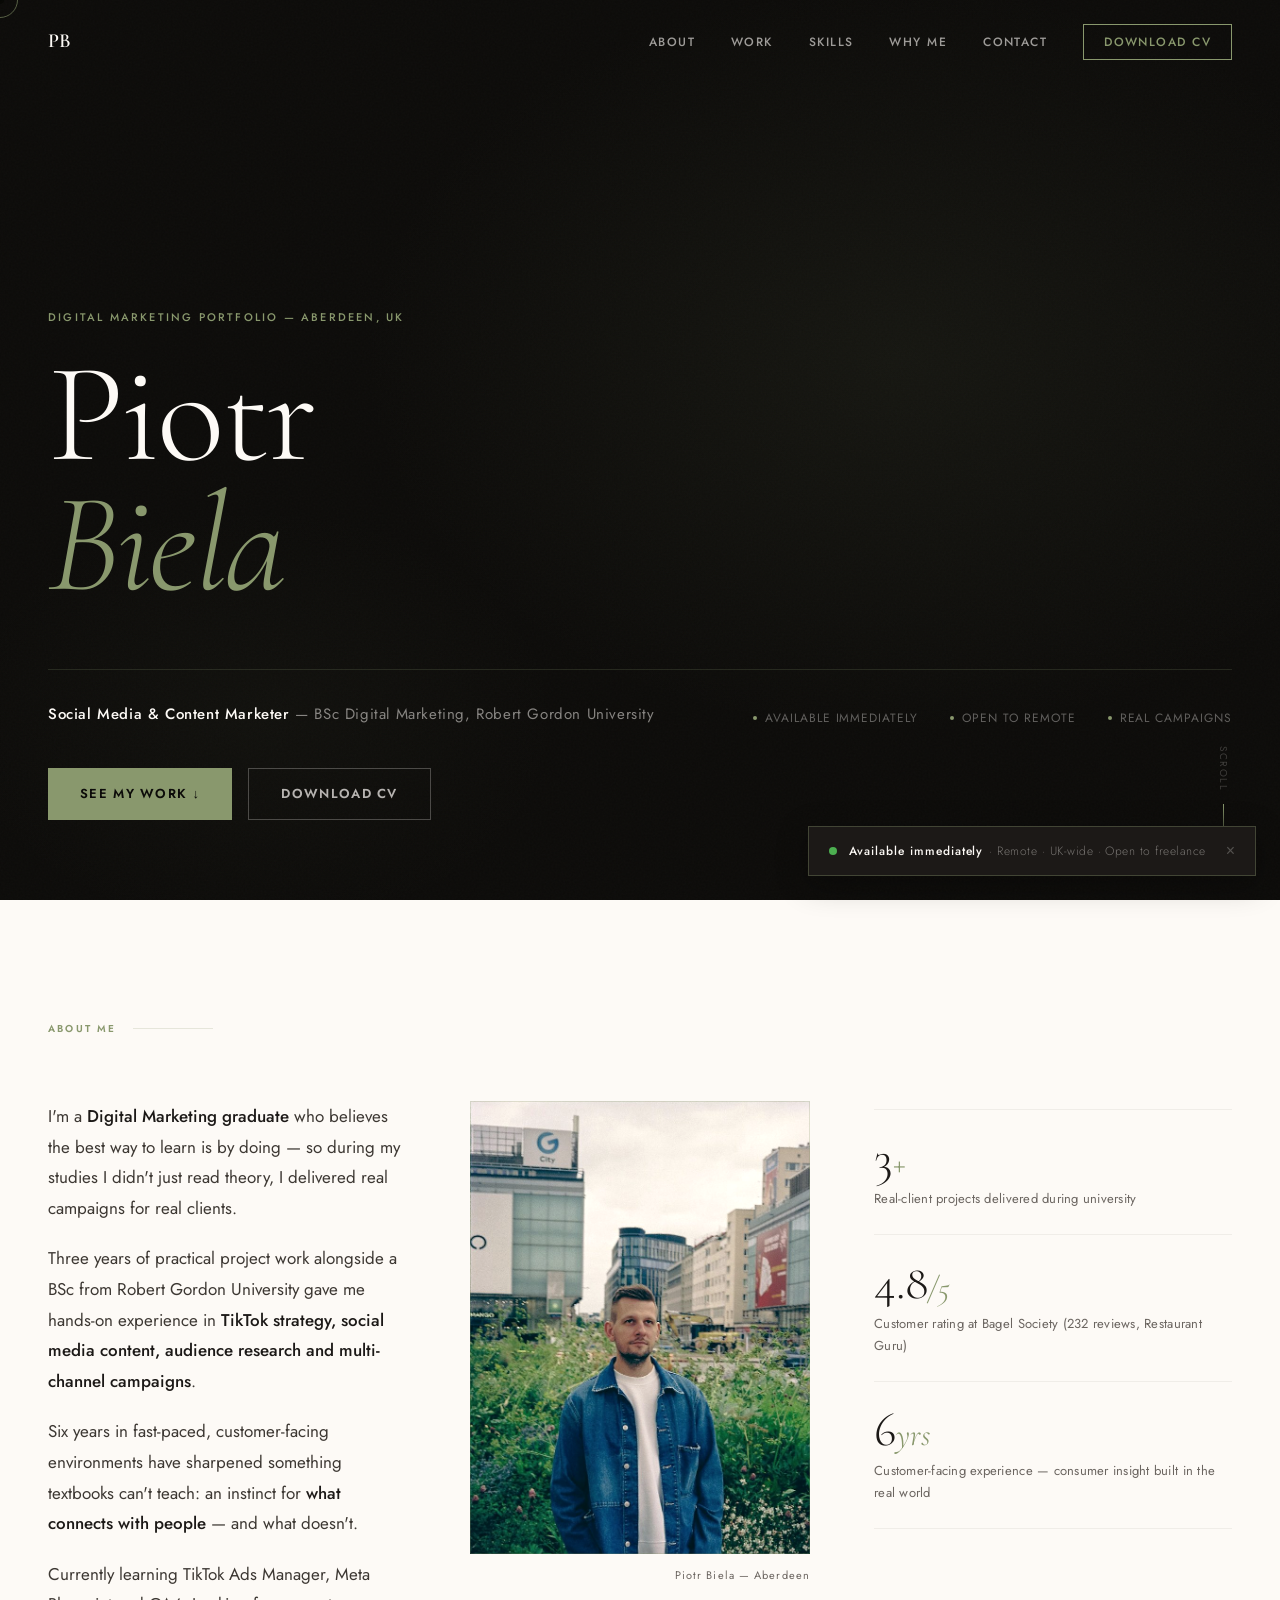
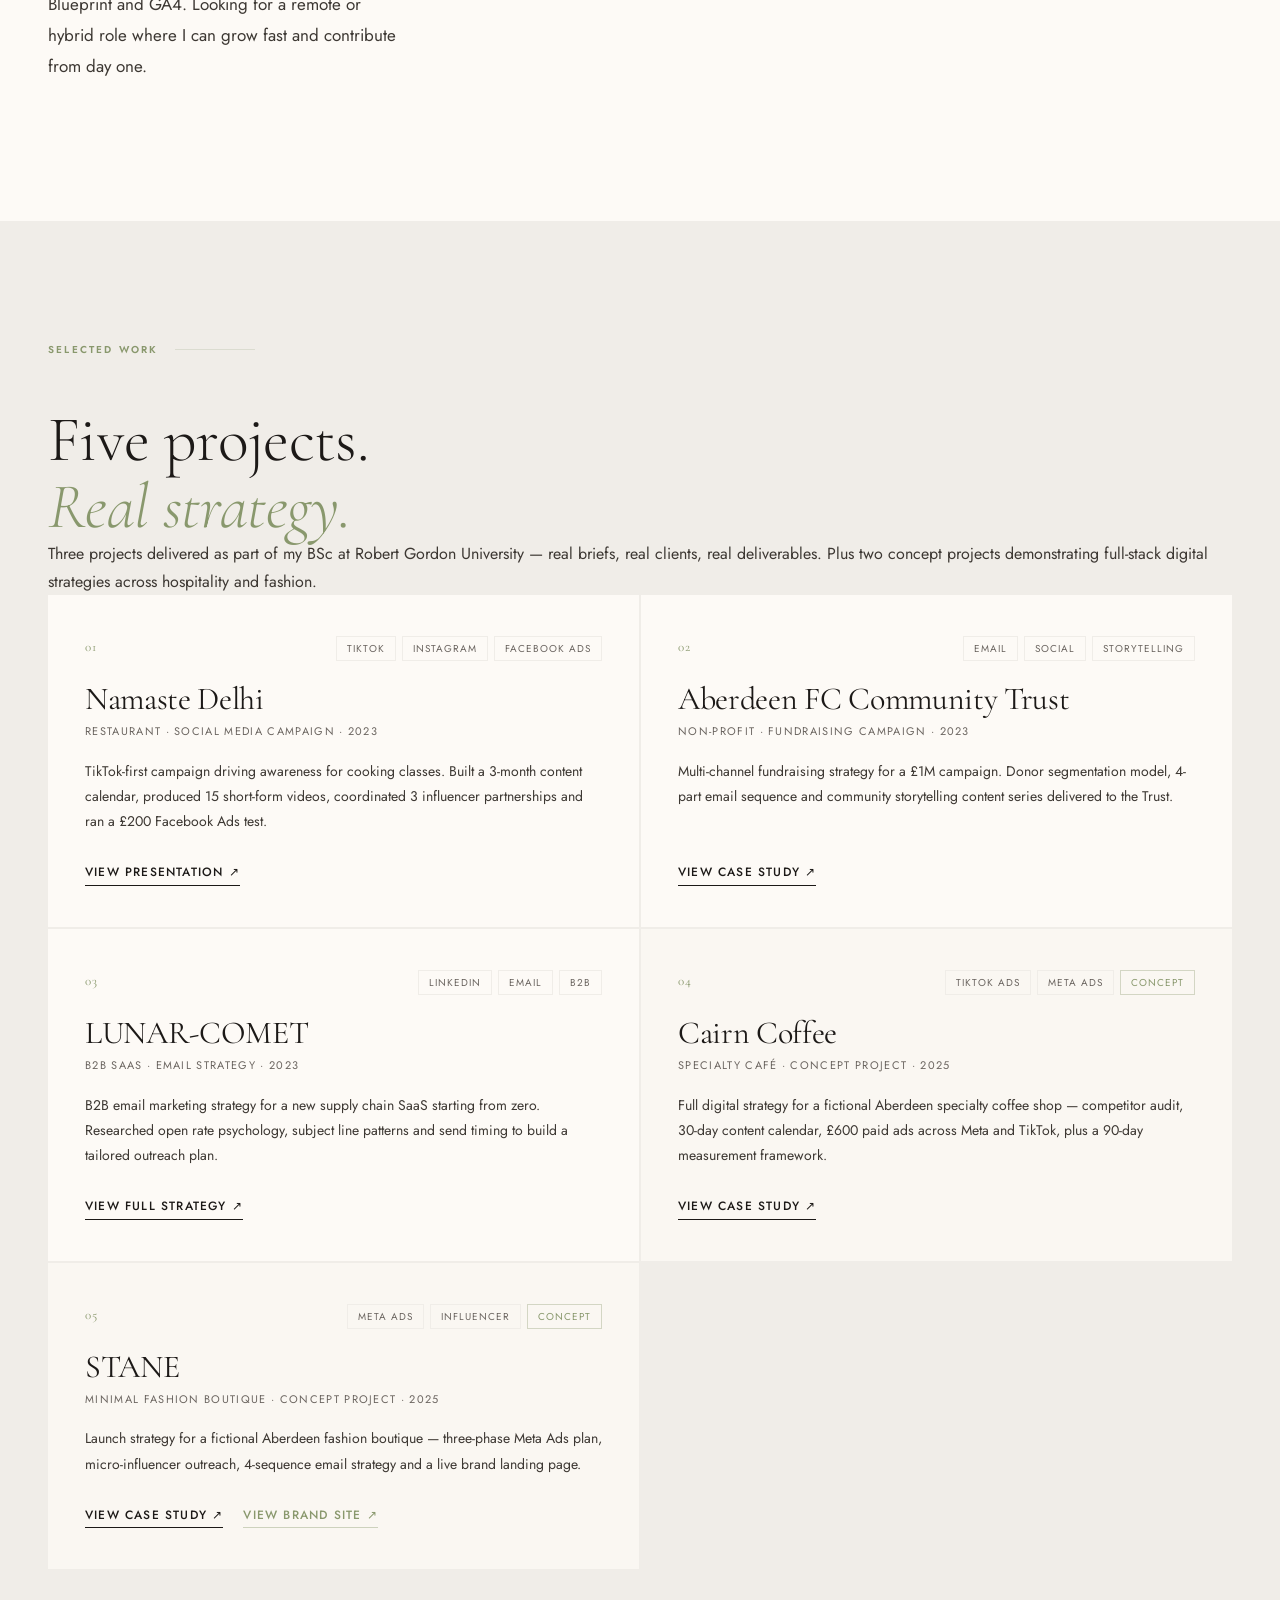
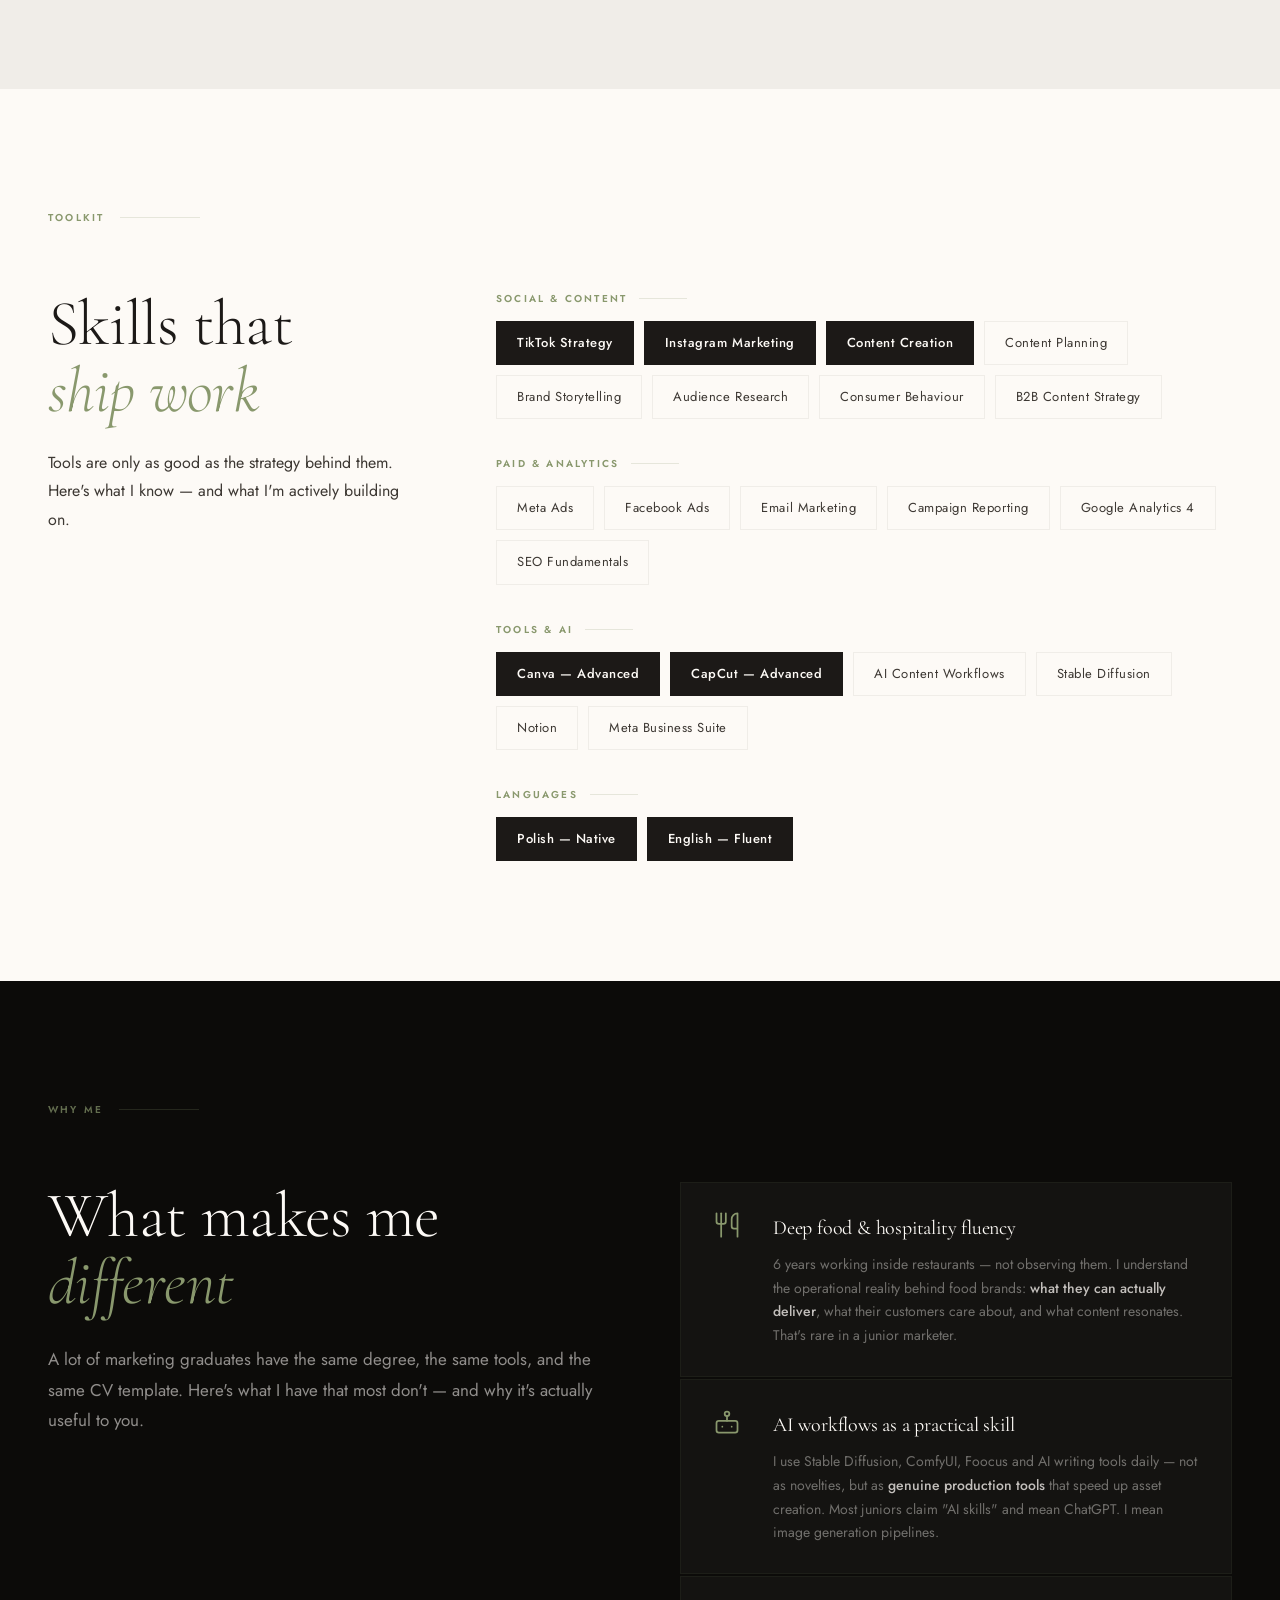
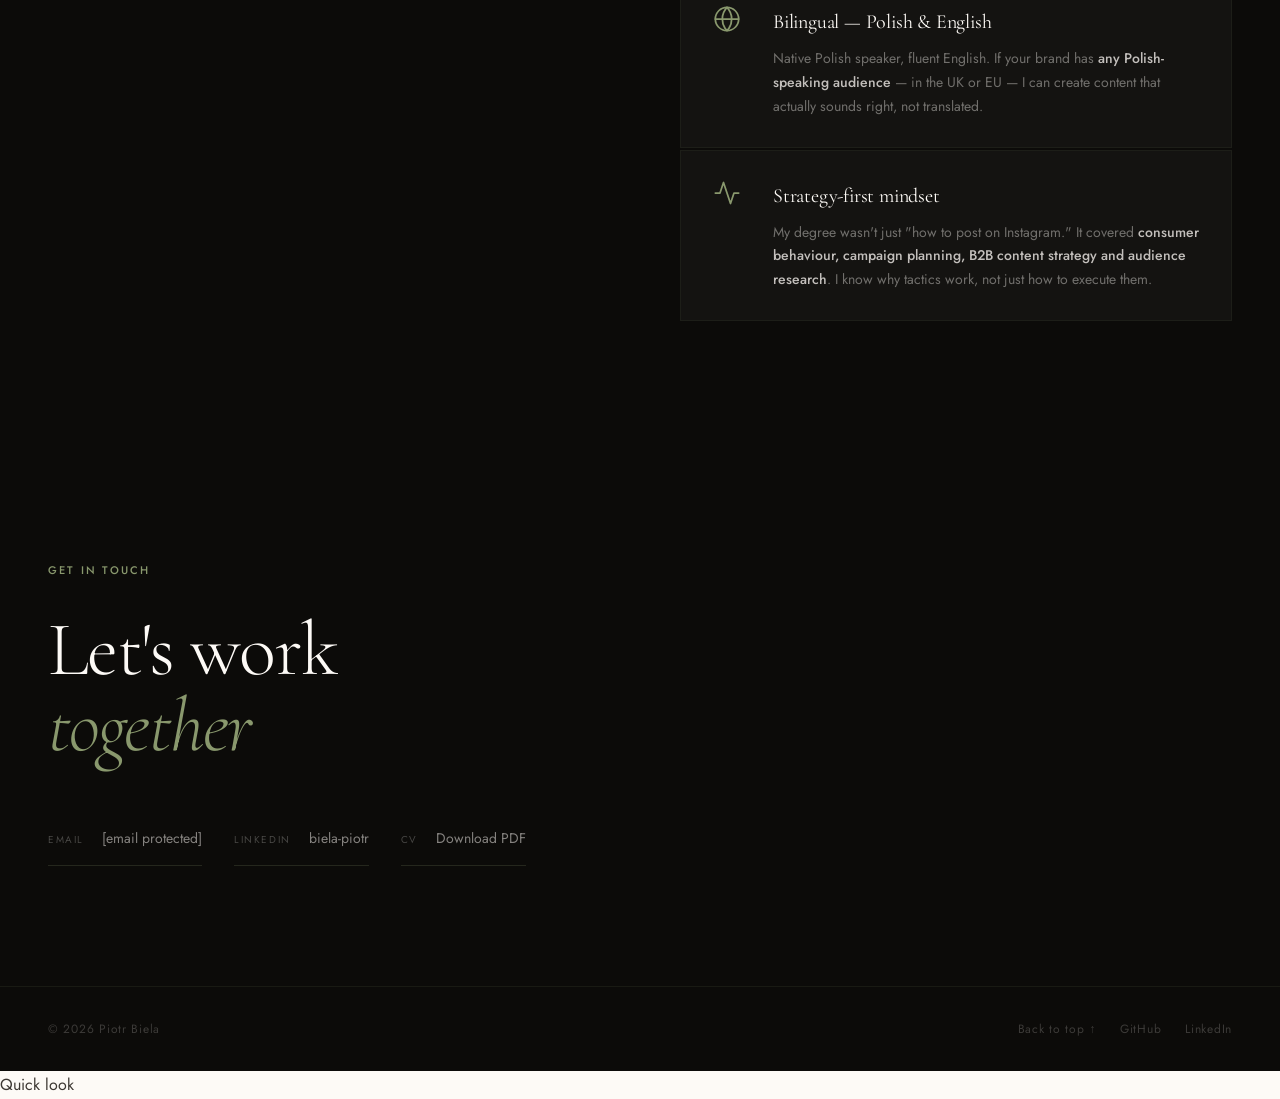
==== commit 6c806769: "a11y: reduced-motion, skip link, focus rings, SVG icons, touch-action, font-weight" ====
--- a/index.html
+++ b/index.html
@@ -96,7 +96,7 @@
   background: var(--cream);
   color: var(--muted);
   font-family: var(--font-body);
-  font-weight: 300;
+  font-weight: 400;
   line-height: 1.7;
   cursor: none;
   overflow-x: hidden;
@@ -841,8 +841,10 @@
   border-color: rgba(137,152,109,0.2);
 }
 .whyme-icon {
-  font-size: 22px;
-  line-height: 1.4;
+  width: 28px;
+  height: 28px;
+  flex-shrink: 0;
+  color: var(--accent);
 }
 .whyme-card-title {
   font-family: var(--font-display);
@@ -1243,11 +1245,63 @@
   /* About grid: ensure photo is smaller and centered */
   .about-photo-col { max-width: 240px !important; }
 }
+
+/* ─── REDUCED MOTION ─────────────────────────────────── */
+@media (prefers-reduced-motion: reduce) {
+  *, *::before, *::after {
+    animation-duration: 0.01ms !important;
+    animation-iteration-count: 1 !important;
+    transition-duration: 0.01ms !important;
+    scroll-behavior: auto !important;
+  }
+  .reveal { opacity: 1 !important; transform: none !important; }
+  .hero-eyebrow, .hero-name, .hero-bottom, .hero-cta, .scroll-hint,
+  .avail-banner { opacity: 1 !important; transform: none !important; }
+}
+
+/* ─── SKIP LINK ──────────────────────────────────────── */
+.skip-link {
+  position: absolute;
+  top: -100%;
+  left: 16px;
+  background: var(--accent);
+  color: var(--cream);
+  padding: 12px 20px;
+  font-size: 13px;
+  font-weight: 600;
+  letter-spacing: 0.08em;
+  text-decoration: none;
+  z-index: 10000;
+  transition: top 0.2s;
+}
+.skip-link:focus { top: 16px; }
+
+/* ─── FOCUS RINGS (keyboard nav) ────────────────────── */
+:focus { outline: none; }
+:focus-visible {
+  outline: 2px solid var(--accent);
+  outline-offset: 3px;
+}
+.nav-links a:focus-visible,
+.nav-cv:focus-visible,
+.btn-hero:focus-visible,
+.work-card-link:focus-visible,
+.contact-link:focus-visible,
+.footer-links a:focus-visible,
+.nav-mobile-link:focus-visible {
+  outline: 2px solid var(--accent);
+  outline-offset: 3px;
+}
+
+/* ─── TOUCH ACTION ───────────────────────────────────── */
+a, button, [role="button"] { touch-action: manipulation; }
+
 </style>
 </head>
 <body>
 
 <!-- Cursor -->
+<a href="#about" class="skip-link">Skip to main content</a>
 <div class="cursor" id="cursor"></div>
 <div class="cursor-ring" id="cursor-ring"></div>
 
@@ -1532,28 +1586,28 @@
 
     <div class="whyme-cards reveal reveal-delay-2">
       <div class="whyme-card">
-        <span class="whyme-icon">🍽️</span>
+        <span class="whyme-icon" aria-hidden="true"><svg width="28" height="28" viewBox="0 0 24 24" fill="none" stroke="currentColor" stroke-width="1.5" stroke-linecap="round" stroke-linejoin="round"><path d="M3 2v7c0 1.1.9 2 2 2h4a2 2 0 0 0 2-2V2"/><path d="M7 2v20"/><path d="M21 15V2a5 5 0 0 0-5 5v6c0 1.1.9 2 2 2h3Zm0 0v7"/></svg></span>
         <div>
           <p class="whyme-card-title">Deep food & hospitality fluency</p>
           <p class="whyme-card-desc">6 years working inside restaurants — not observing them. I understand the operational reality behind food brands: <strong>what they can actually deliver</strong>, what their customers care about, and what content resonates. That's rare in a junior marketer.</p>
         </div>
       </div>
       <div class="whyme-card">
-        <span class="whyme-icon">🤖</span>
+        <span class="whyme-icon" aria-hidden="true"><svg width="28" height="28" viewBox="0 0 24 24" fill="none" stroke="currentColor" stroke-width="1.5" stroke-linecap="round" stroke-linejoin="round"><rect width="18" height="10" x="3" y="11" rx="2"/><circle cx="12" cy="5" r="2"/><path d="M12 7v4"/><line x1="8" y1="16" x2="8" y2="16"/><line x1="16" y1="16" x2="16" y2="16"/></svg></span>
         <div>
           <p class="whyme-card-title">AI workflows as a practical skill</p>
           <p class="whyme-card-desc">I use Stable Diffusion, ComfyUI, Foocus and AI writing tools daily — not as novelties, but as <strong>genuine production tools</strong> that speed up asset creation. Most juniors claim "AI skills" and mean ChatGPT. I mean image generation pipelines.</p>
         </div>
       </div>
       <div class="whyme-card">
-        <span class="whyme-icon">🇵🇱</span>
+        <span class="whyme-icon" aria-hidden="true"><svg width="28" height="28" viewBox="0 0 24 24" fill="none" stroke="currentColor" stroke-width="1.5" stroke-linecap="round" stroke-linejoin="round"><circle cx="12" cy="12" r="10"/><path d="M12 2a14.5 14.5 0 0 0 0 20 14.5 14.5 0 0 0 0-20"/><path d="M2 12h20"/></svg></span>
         <div>
           <p class="whyme-card-title">Bilingual — Polish & English</p>
           <p class="whyme-card-desc">Native Polish speaker, fluent English. If your brand has <strong>any Polish-speaking audience</strong> — in the UK or EU — I can create content that actually sounds right, not translated.</p>
         </div>
       </div>
       <div class="whyme-card">
-        <span class="whyme-icon">📐</span>
+        <span class="whyme-icon" aria-hidden="true"><svg width="28" height="28" viewBox="0 0 24 24" fill="none" stroke="currentColor" stroke-width="1.5" stroke-linecap="round" stroke-linejoin="round"><polyline points="22 12 18 12 15 21 9 3 6 12 2 12"/></svg></span>
         <div>
           <p class="whyme-card-title">Strategy-first mindset</p>
           <p class="whyme-card-desc">My degree wasn't just "how to post on Instagram." It covered <strong>consumer behaviour, campaign planning, B2B content strategy and audience research</strong>. I know why tactics work, not just how to execute them.</p>
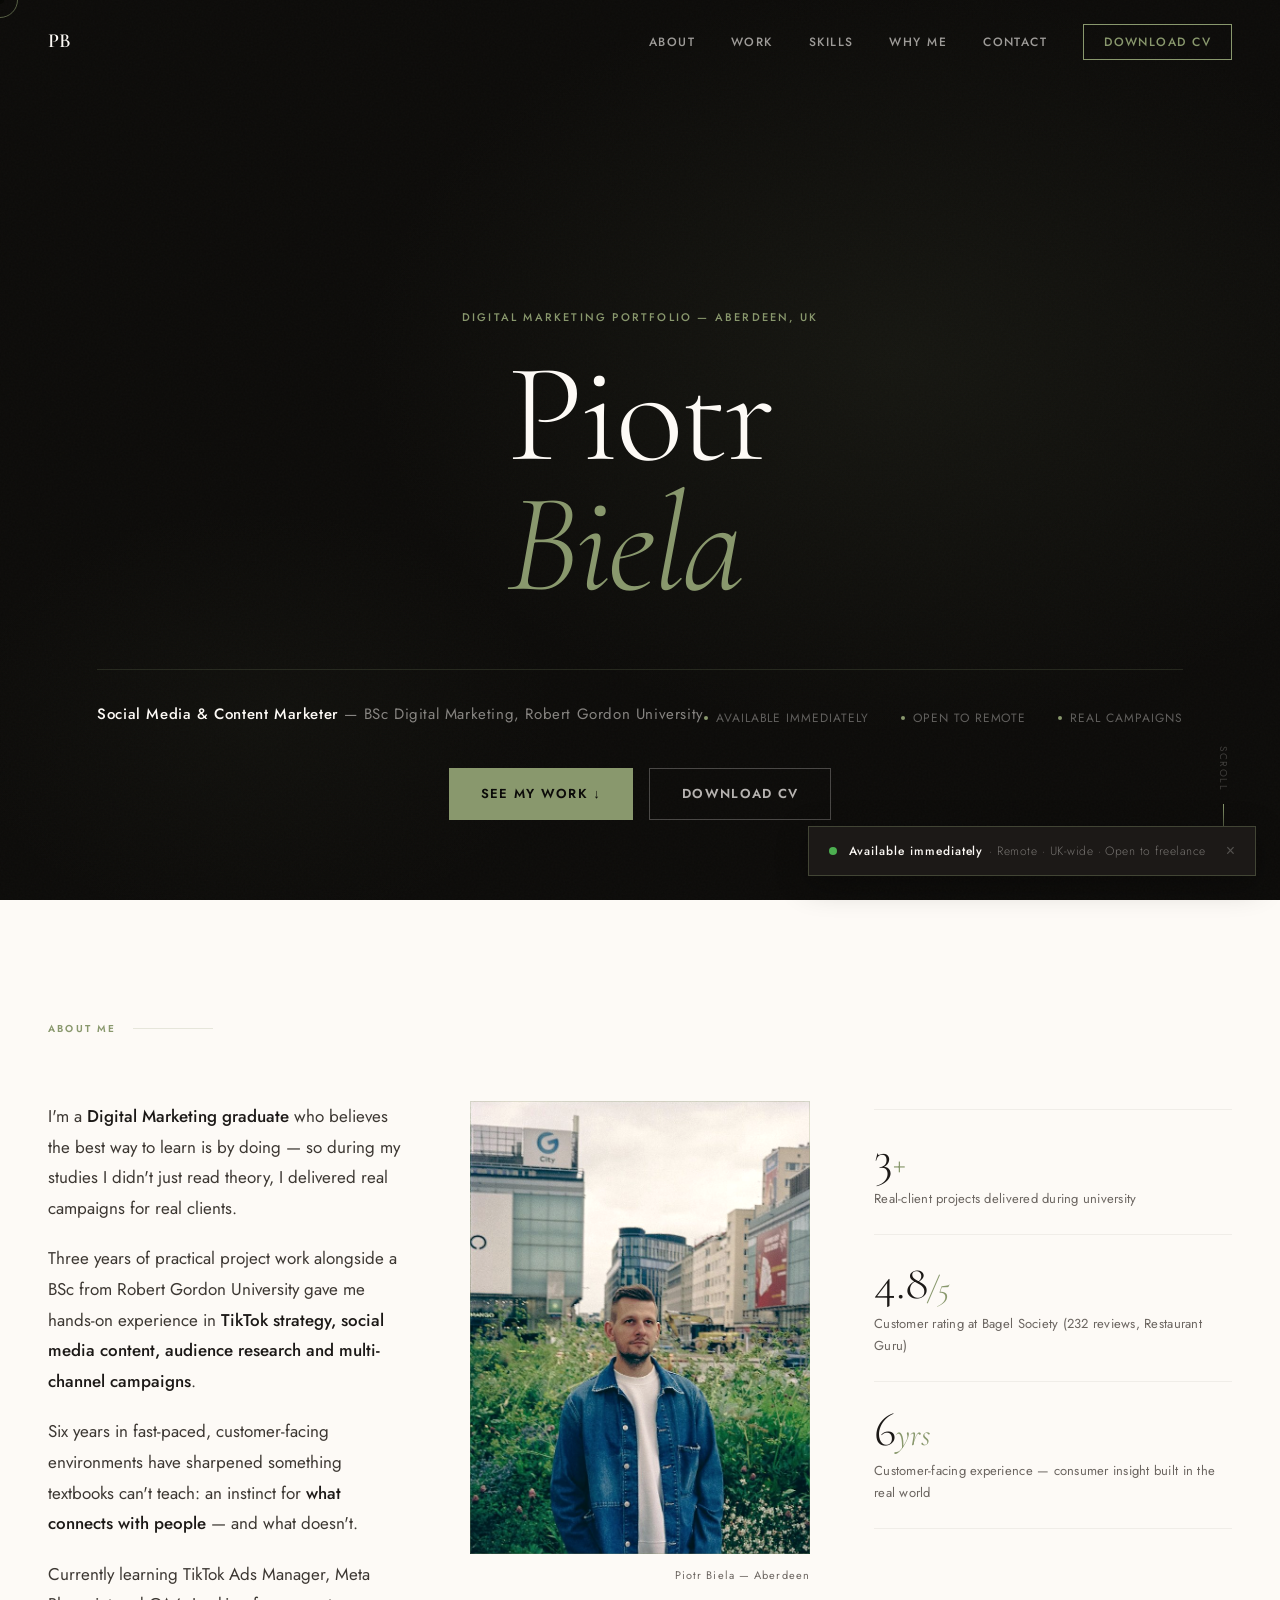
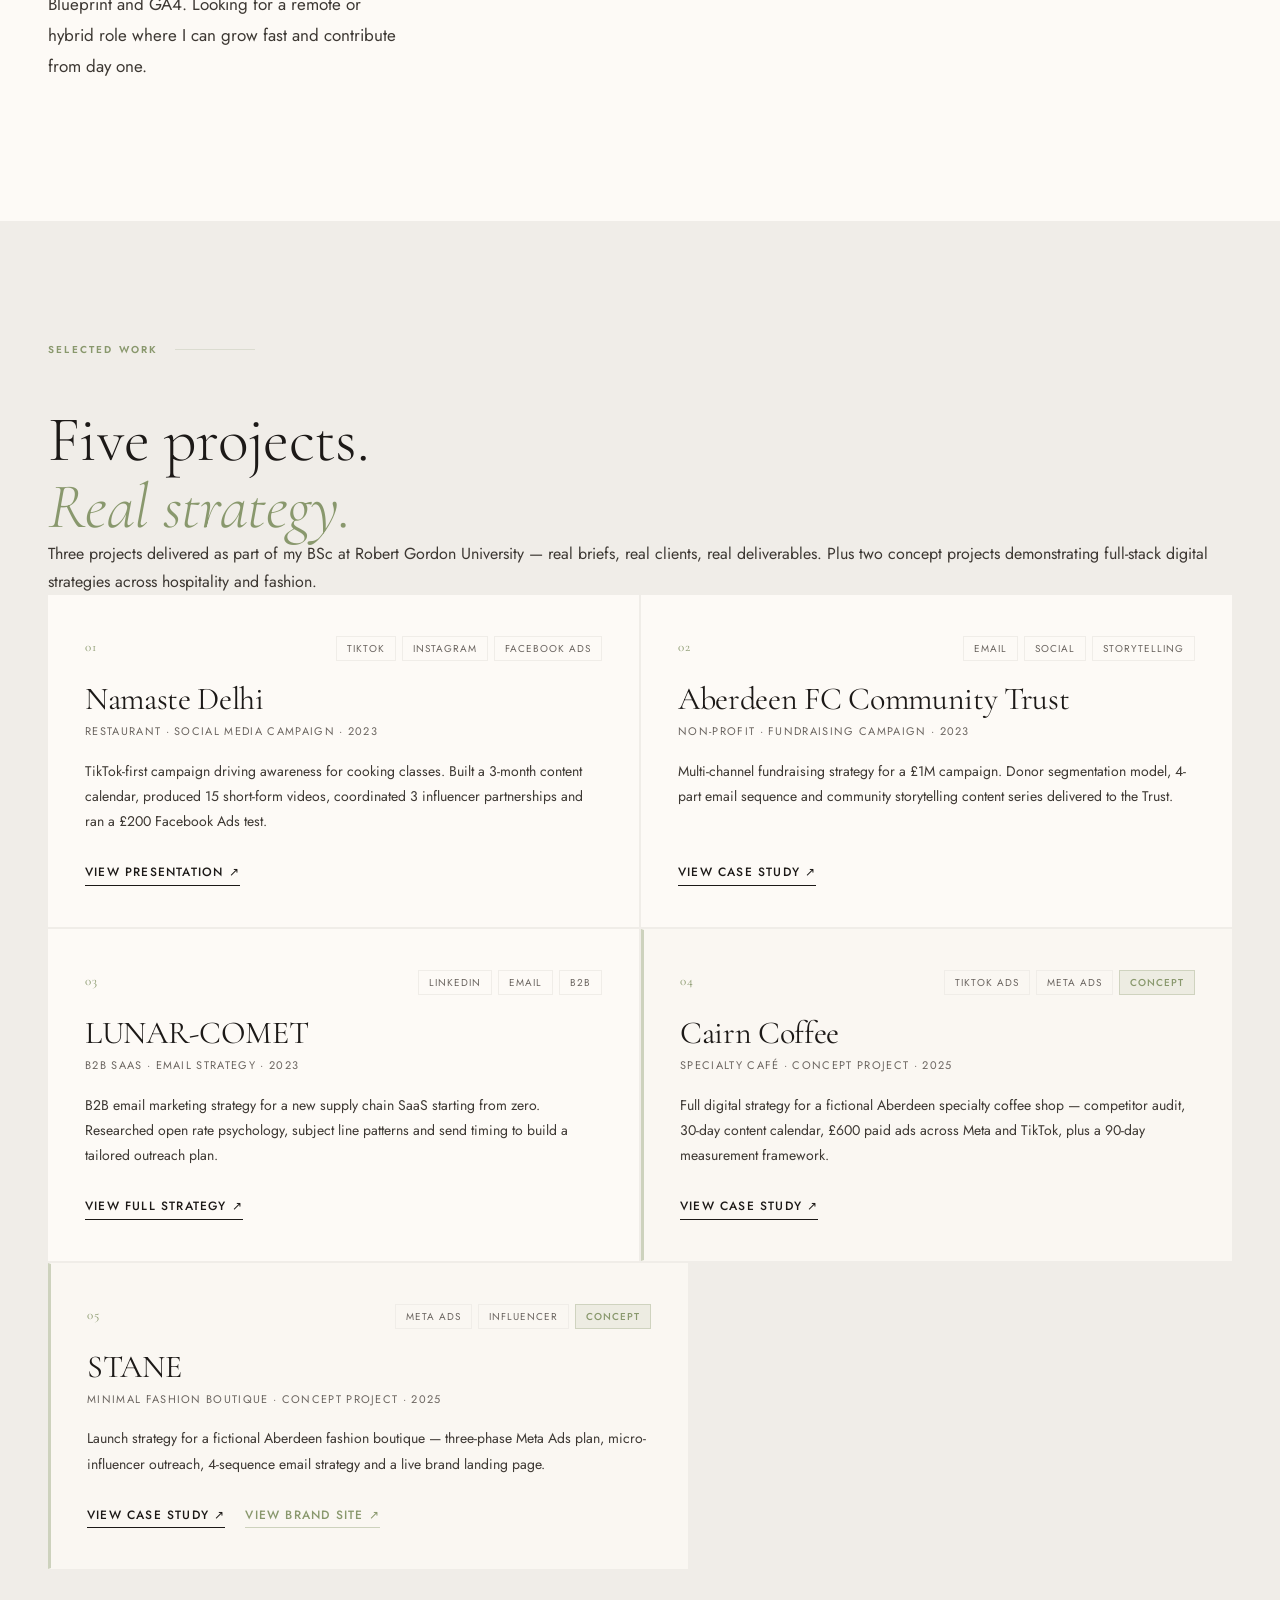
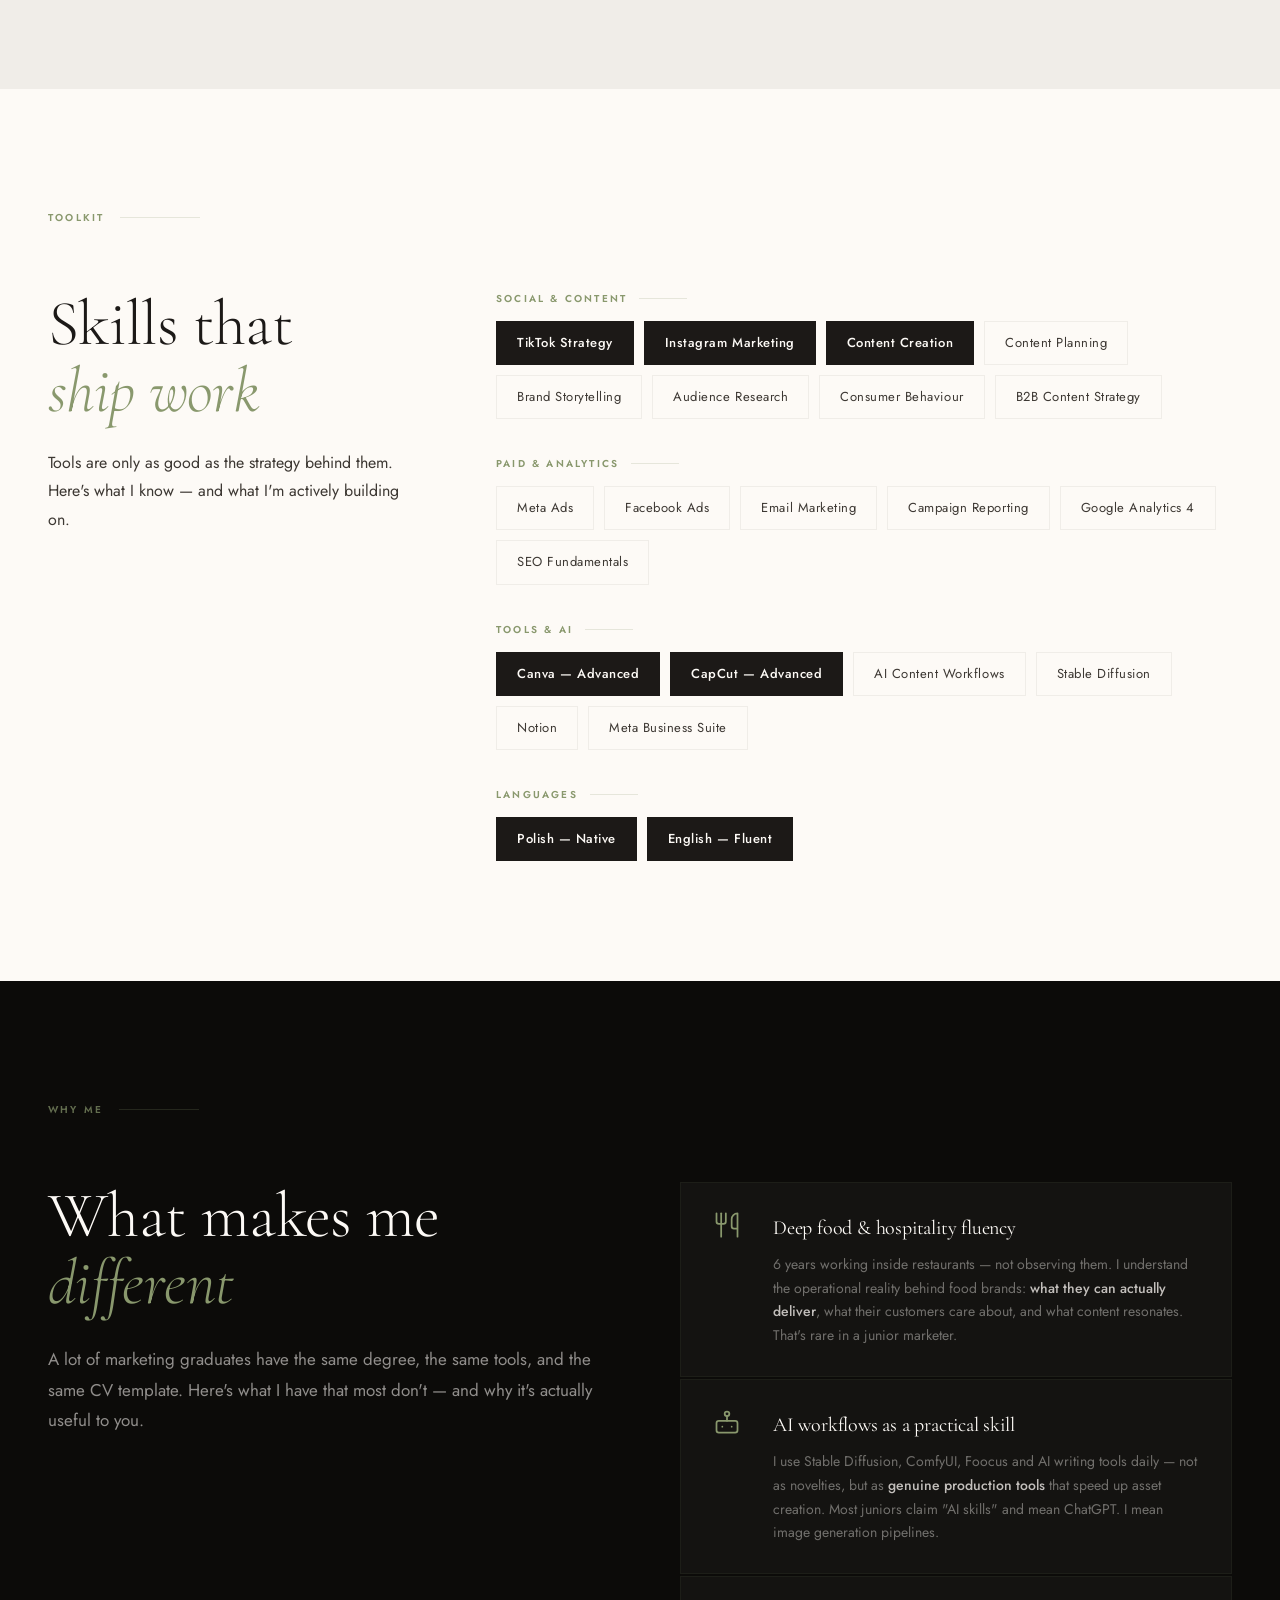
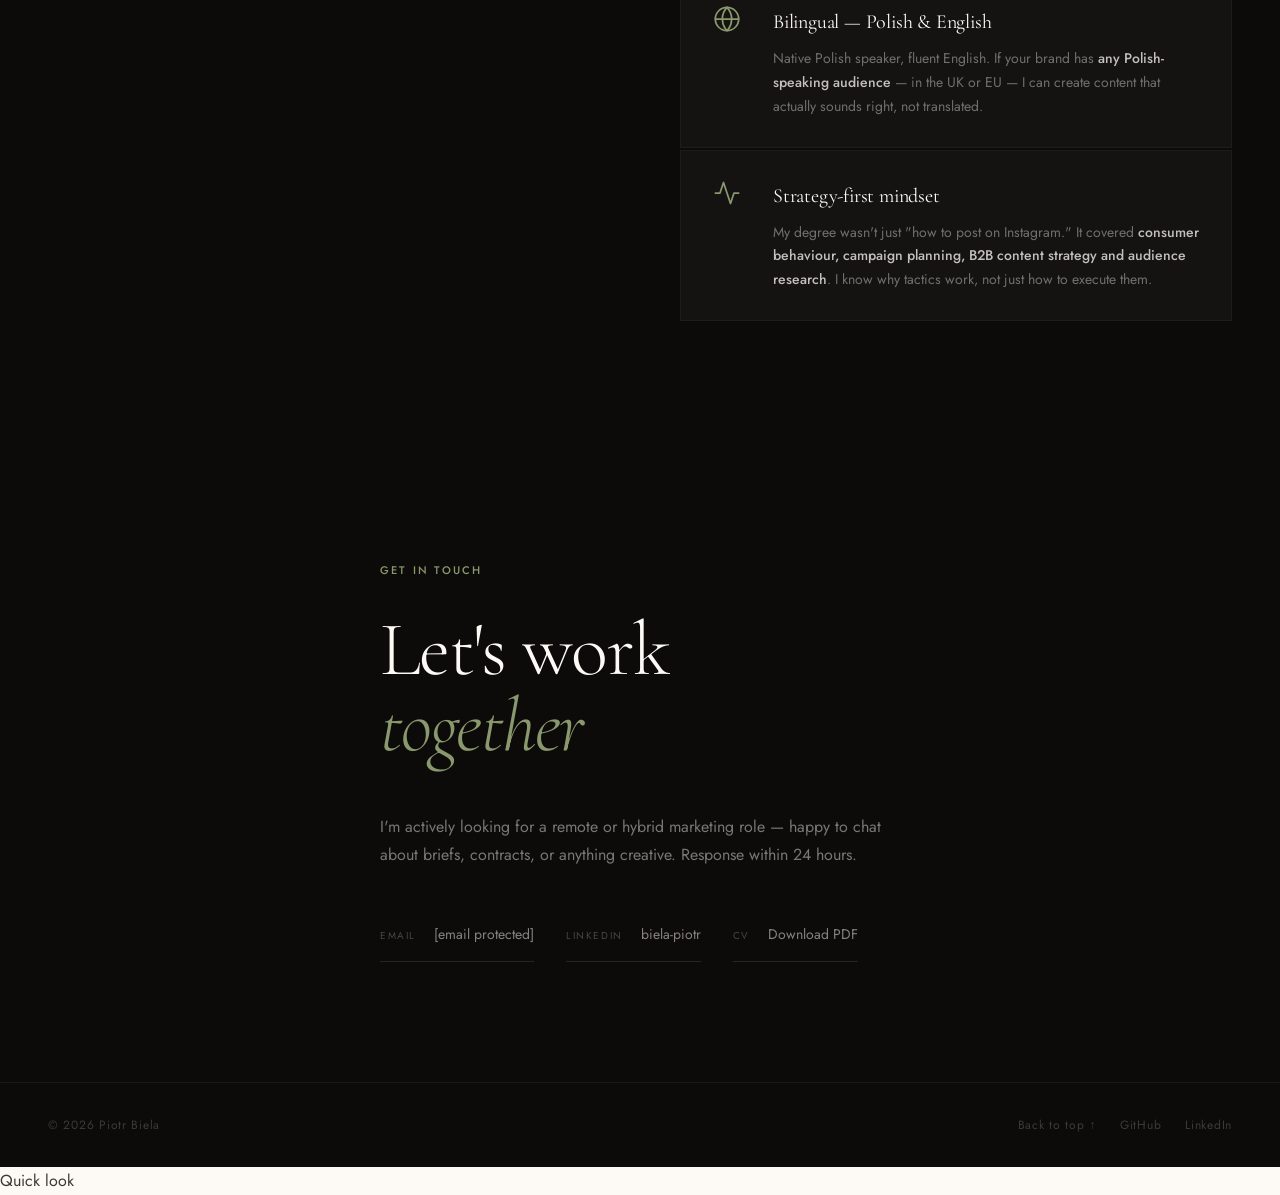
==== commit fbacbd88: "ux: main landmark, 100dvh, max-width, concept cards, contact copy, banner observer, aria-modal" ====
--- a/index.html
+++ b/index.html
@@ -190,7 +190,7 @@
 
 /* ─── HERO ───────────────────────────────────────────── */
 .hero {
-  min-height: 100vh;
+  min-height: 100dvh;
   background: var(--black);
   display: flex;
   flex-direction: column;
@@ -935,7 +935,7 @@
 }
 .work-card:hover { border-color: var(--border); box-shadow: 0 8px 32px rgba(24,29,69,0.06); }
 .work-card:hover::before { width: 100%; }
-.work-card-concept { background: #FAF7F2; }
+.work-card-concept { background: #FAF7F2; border-left: 3px solid rgba(137,152,109,0.4) !important; }
 
 .work-card-top {
   display: flex;
@@ -1296,12 +1296,56 @@
 /* ─── TOUCH ACTION ───────────────────────────────────── */
 a, button, [role="button"] { touch-action: manipulation; }
 
+
+/* ─── WORK CARD WIDE (last card, odd count) ─────────── */
+.work-card-wide {
+  grid-column: 1 / -1;
+  max-width: 640px;
+}
+
+/* ─── PAGE MAX-WIDTH ─────────────────────────────────── */
+section, footer, nav {
+  max-width: 100%;
+}
+section > *:not(.work-cards):not(.about-grid):not(.skills-grid):not(.whyme-grid),
+.section-label,
+.section-title,
+.work-intro,
+.contact-inner,
+.about-grid,
+.skills-grid,
+.whyme-grid {
+  max-width: 1280px;
+  margin-left: auto;
+  margin-right: auto;
+}
+.work-cards {
+  max-width: 1280px;
+  margin-left: auto;
+  margin-right: auto;
+}
+
+.contact-sub {
+  font-size: 16px;
+  color: rgba(253,250,246,0.45);
+  line-height: 1.75;
+  max-width: 520px;
+  margin-bottom: 40px;
+}
+
+.concept-tag {
+  background: rgba(137,152,109,0.12) !important;
+  color: var(--accent) !important;
+  border-color: rgba(137,152,109,0.3) !important;
+  font-weight: 500 !important;
+}
+
 </style>
 </head>
 <body>
 
 <!-- Cursor -->
-<a href="#about" class="skip-link">Skip to main content</a>
+<a href="#main-content" class="skip-link">Skip to main content</a>
 <div class="cursor" id="cursor"></div>
 <div class="cursor-ring" id="cursor-ring"></div>
 
@@ -1332,7 +1376,7 @@
 </nav>
 
 <!-- MOBILE NAV OVERLAY -->
-<div class="nav-mobile" id="nav-mobile" role="dialog" aria-label="Mobile navigation">
+<div class="nav-mobile" id="nav-mobile" role="dialog" aria-modal="true" aria-label="Mobile navigation">
   <a href="#about" class="nav-mobile-link">About</a>
   <a href="#work" class="nav-mobile-link">Work</a>
   <a href="#skills" class="nav-mobile-link">Skills</a>
@@ -1371,6 +1415,7 @@
   <div class="scroll-hint">Scroll</div>
 </section>
 
+<main id="main-content">
 <!-- ABOUT -->
 <section id="about">
   <p class="section-label reveal">About me</p>
@@ -1490,7 +1535,7 @@
       <a href="CAIRN_CaseStudy_PiotrBiela.pdf" target="_blank" class="work-card-link" rel="noopener noreferrer">View case study ↗</a>
     </div>
 
-    <div class="work-card work-card-concept reveal reveal-delay-1">
+    <div class="work-card work-card-concept work-card-wide reveal reveal-delay-1">
       <div class="work-card-top">
         <span class="work-card-num">05</span>
         <div class="work-card-tags">
@@ -1676,6 +1721,7 @@
     <h2 class="contact-heading reveal reveal-delay-1">
       Let's work<br><em>together</em>
     </h2>
+    <p class="contact-sub reveal reveal-delay-2">I'm actively looking for a remote or hybrid marketing role — happy to chat about briefs, contracts, or anything creative. Response within 24 hours.</p>
     <div class="contact-links reveal reveal-delay-2">
       <a href="/cdn-cgi/l/email-protection#0f6d666a636e7c7b6a7d4f68626e6663216c6062" class="contact-link">
         <span class="contact-link-label">Email</span>
@@ -1694,6 +1740,8 @@
 </section>
 
 
+</main>
+
 <!-- FOOTER -->
 <footer>
   <p>© <span id="yr"></span> Piotr Biela</p>
@@ -1705,6 +1753,20 @@
 </footer>
 
 <script data-cfasync="false" src="/cdn-cgi/scripts/5c5dd728/cloudflare-static/email-decode.min.js"></script><script>
+
+// Hide availability banner when contact section is visible
+const availBanner = document.getElementById('avail-banner');
+if (availBanner) {
+  const contactObs = new IntersectionObserver(entries => {
+    entries.forEach(e => {
+      if (availBanner) availBanner.style.opacity = e.isIntersecting ? '0' : '1';
+      availBanner.style.pointerEvents = e.isIntersecting ? 'none' : 'auto';
+    });
+  }, { threshold: 0.1 });
+  const contactSection = document.getElementById('contact');
+  if (contactSection) contactObs.observe(contactSection);
+}
+
 // Year
 document.getElementById('yr').textContent = new Date().getFullYear();
 
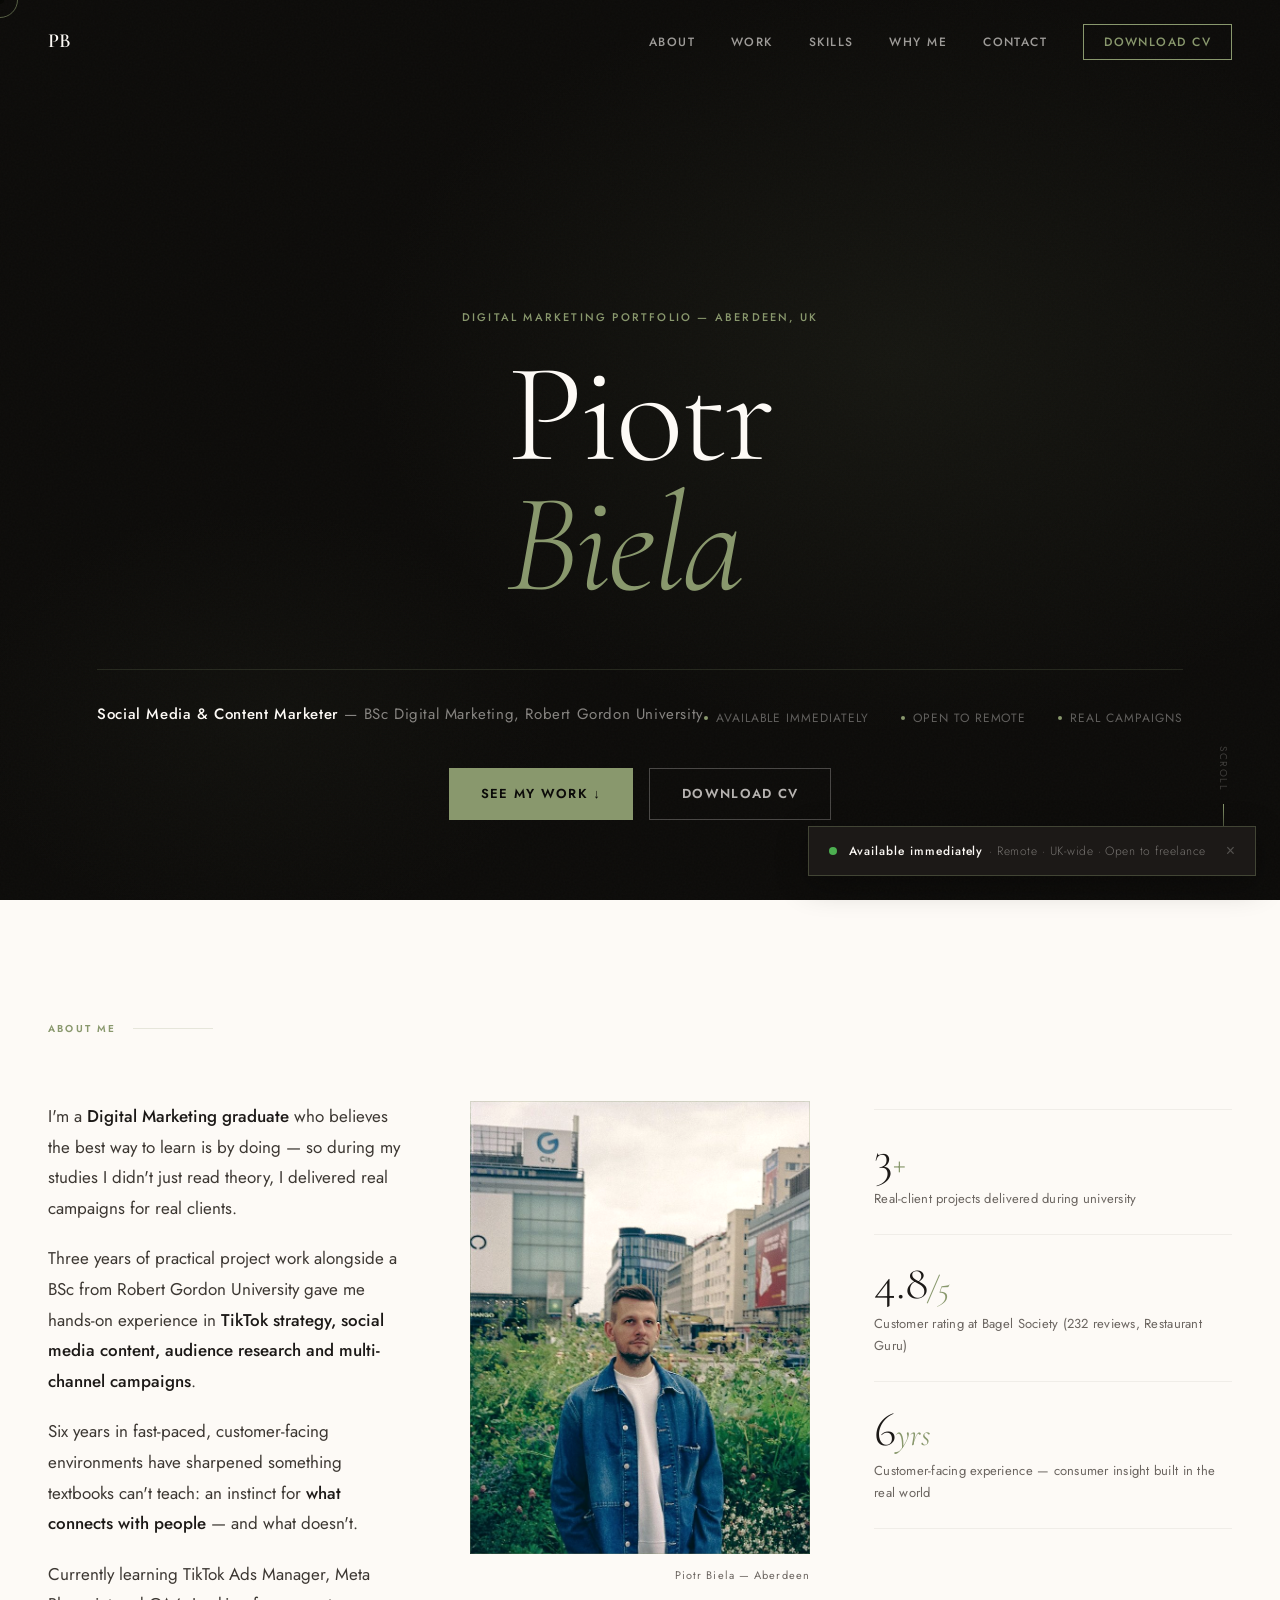
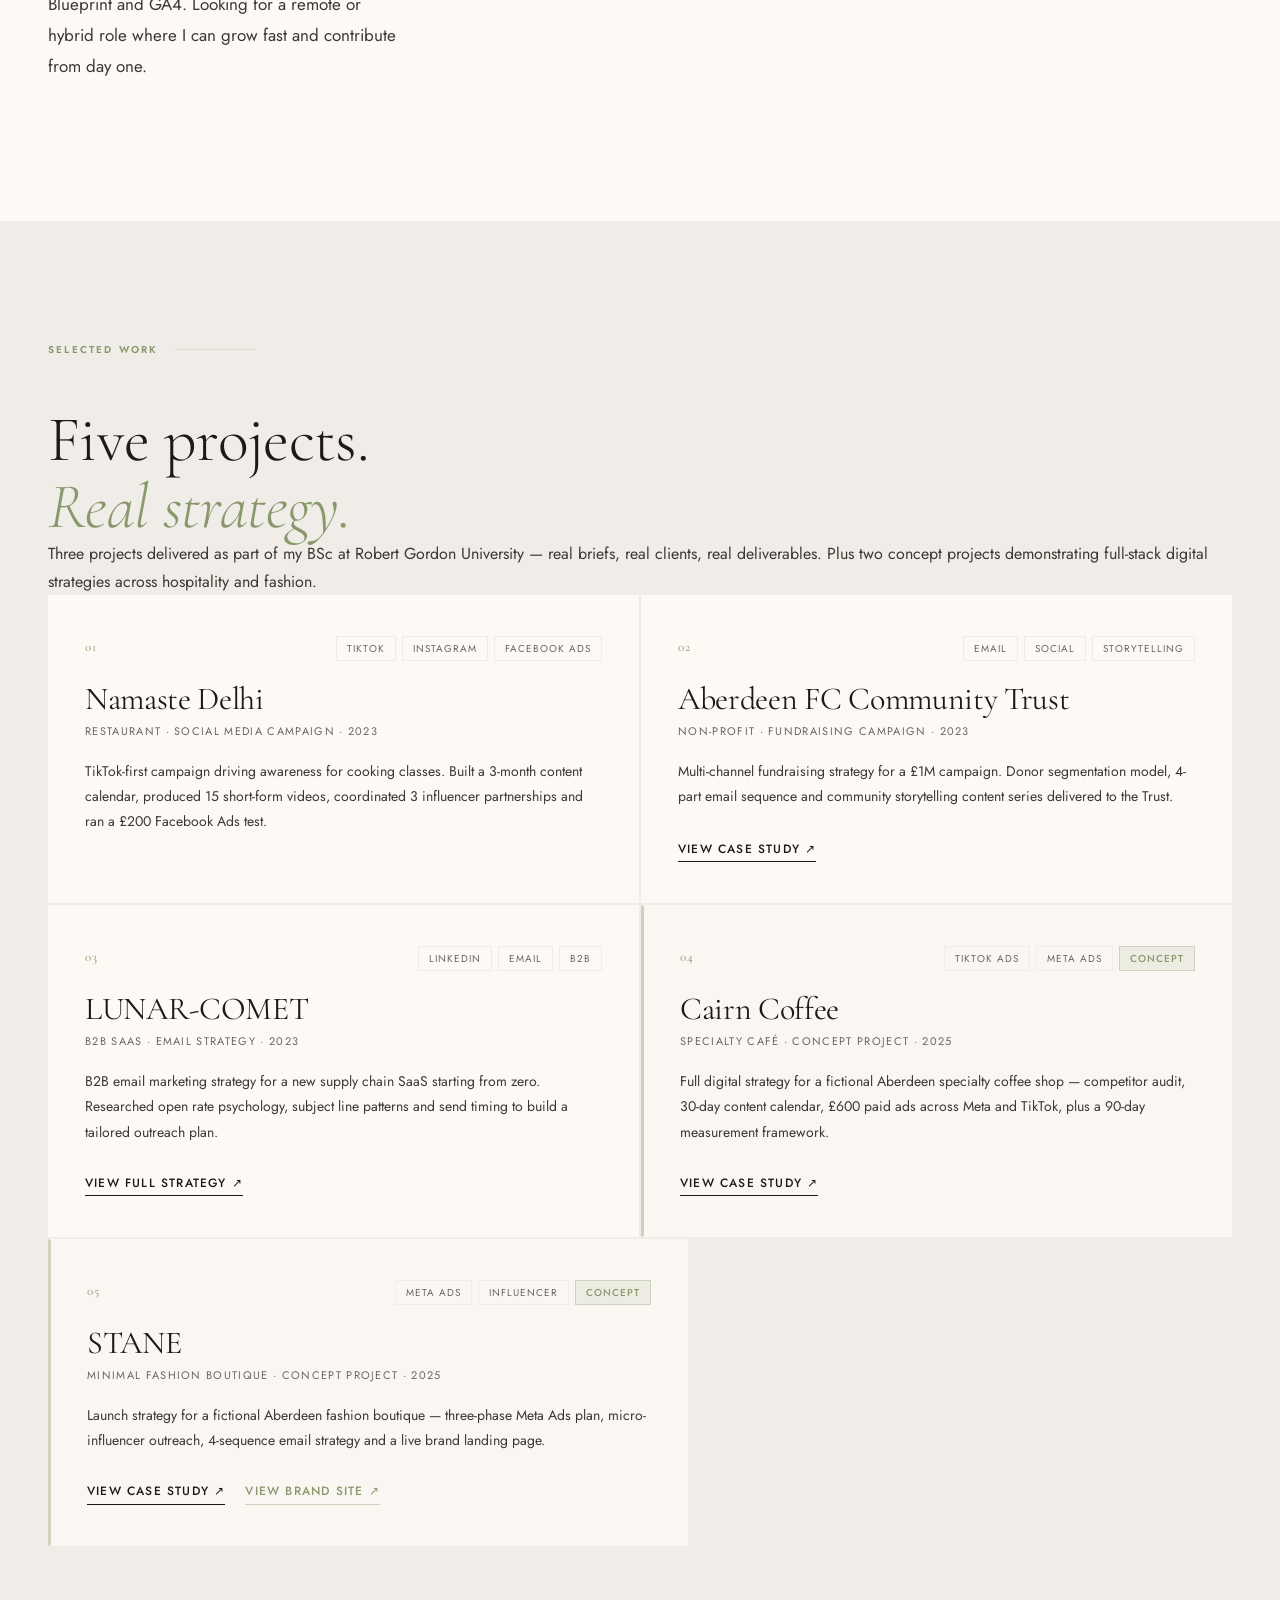
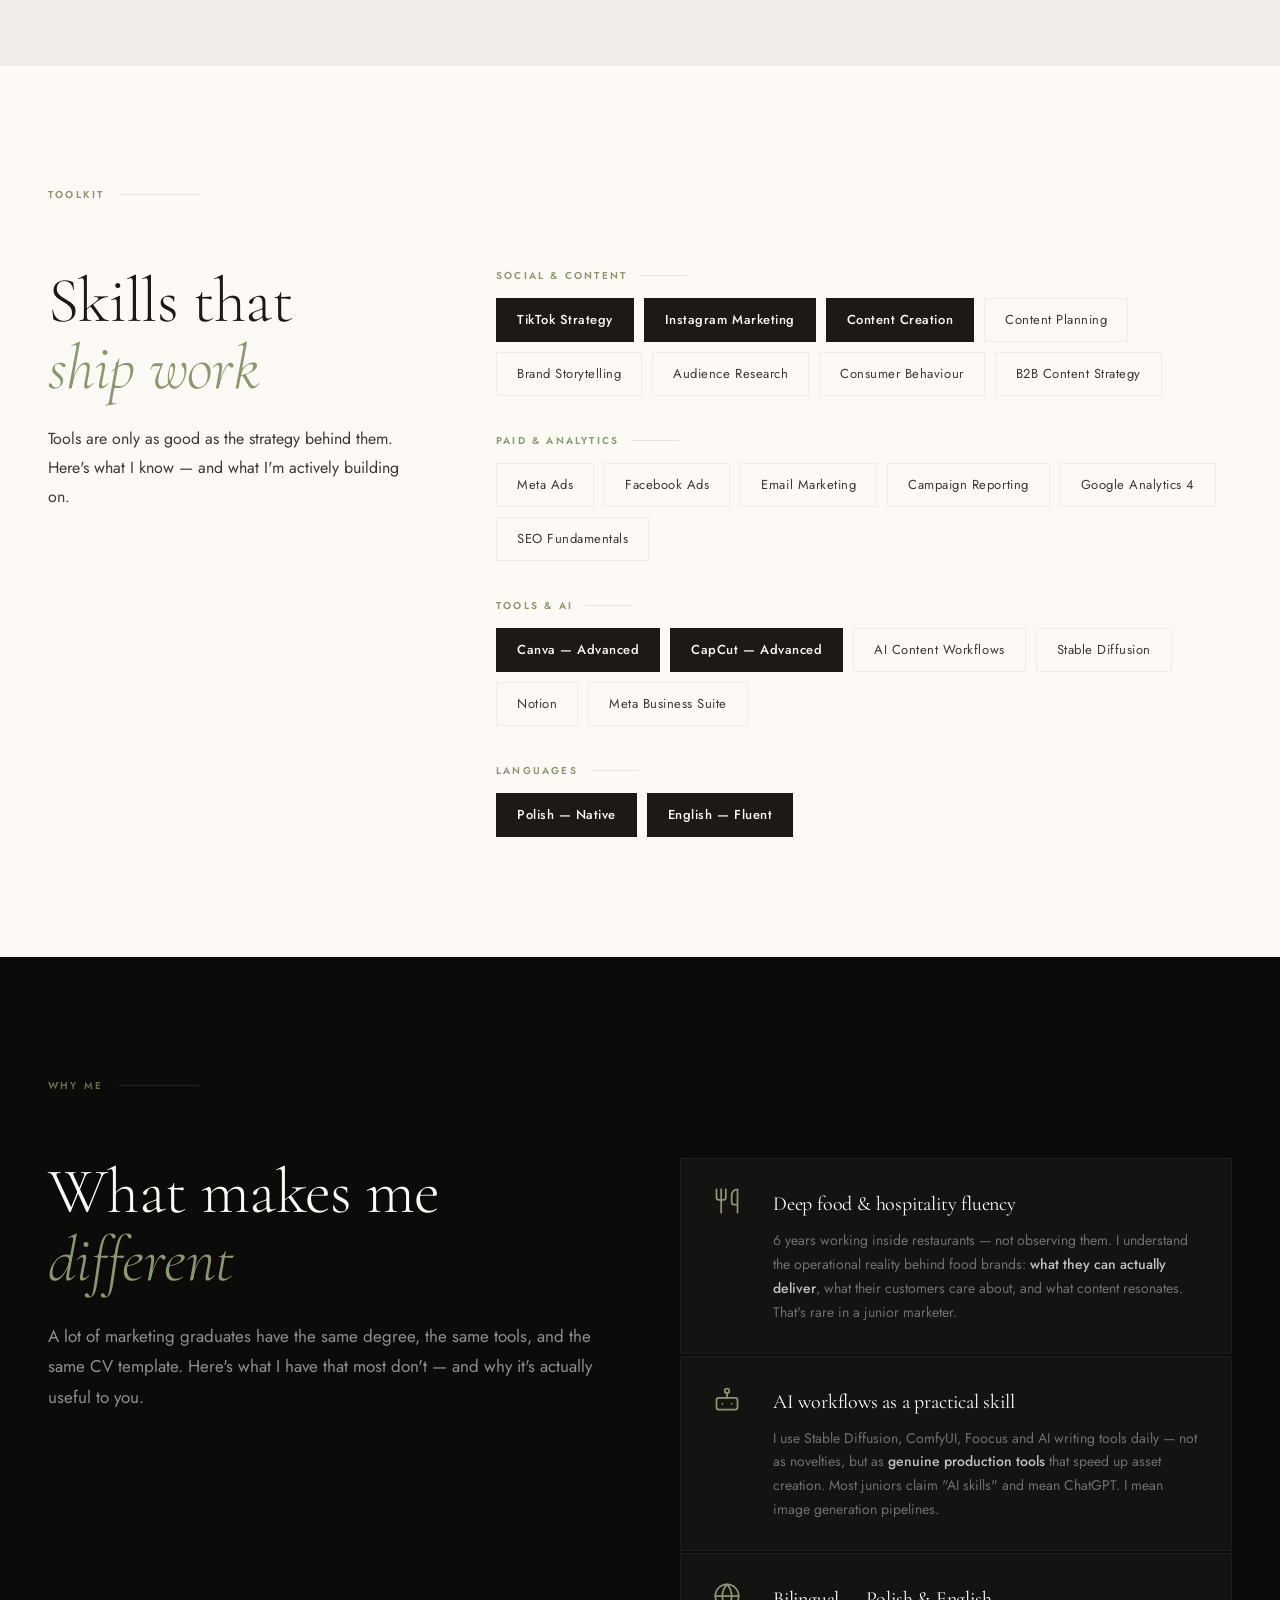
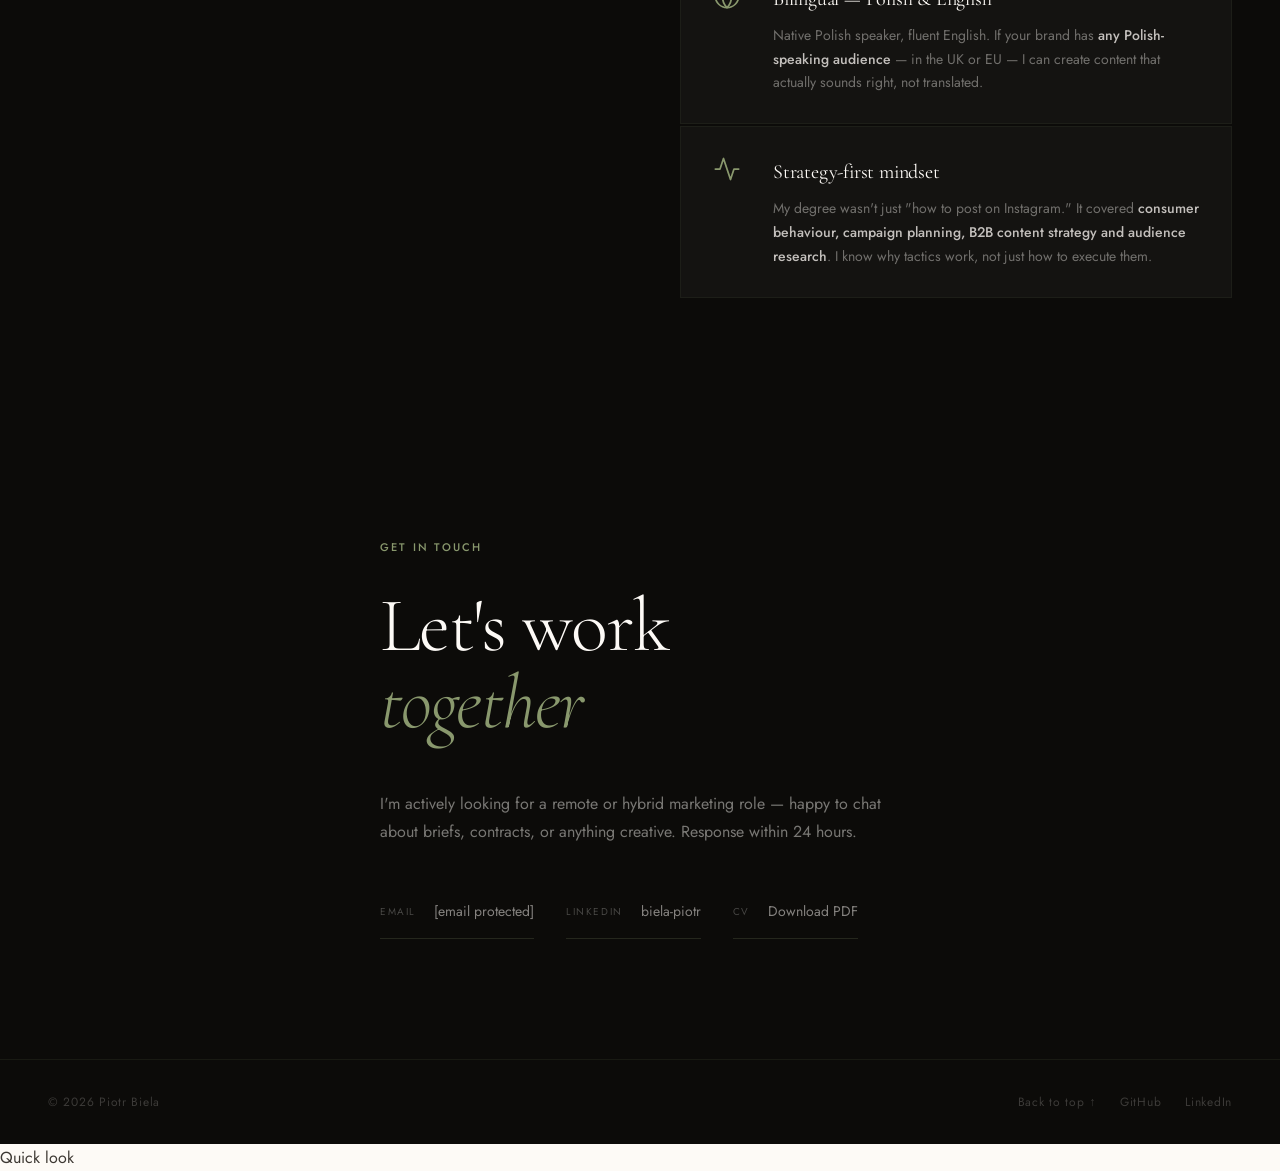
==== commit 4c6e60cf: "Update index.html" ====
--- a/index.html
+++ b/index.html
@@ -1487,7 +1487,7 @@
       <h3 class="work-card-name">Namaste Delhi</h3>
       <p class="work-card-type">Restaurant · Social Media Campaign · 2023</p>
       <p class="work-card-desc">TikTok-first campaign driving awareness for cooking classes. Built a 3-month content calendar, produced 15 short-form videos, coordinated 3 influencer partnerships and ran a £200 Facebook Ads test.</p>
-      <a href="AFCCT_Final Presentation.pdf" target="_blank" class="work-card-link" rel="noopener noreferrer">View presentation ↗</a>
+    
     </div>
 
     <div class="work-card reveal reveal-delay-1">
@@ -2018,4 +2018,4 @@
 </script>
 
 </body>
-</html>+</html>
